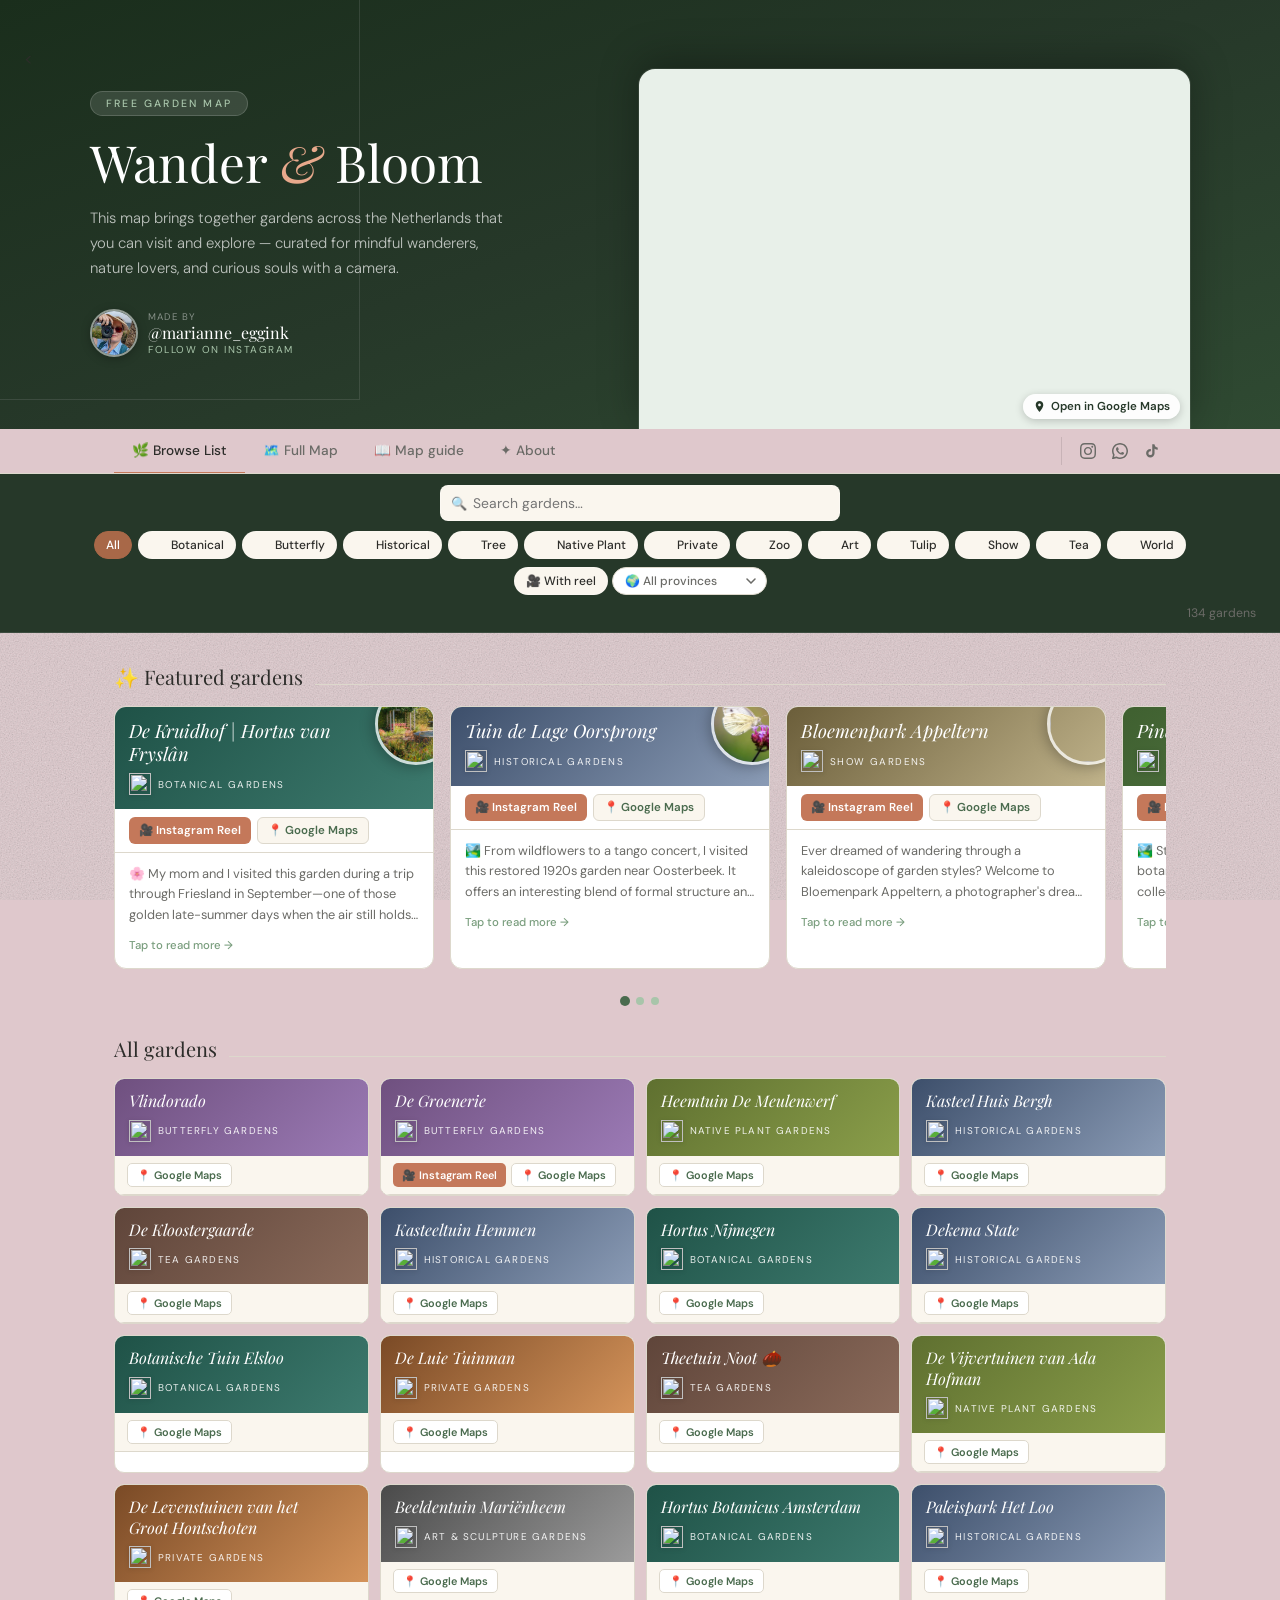
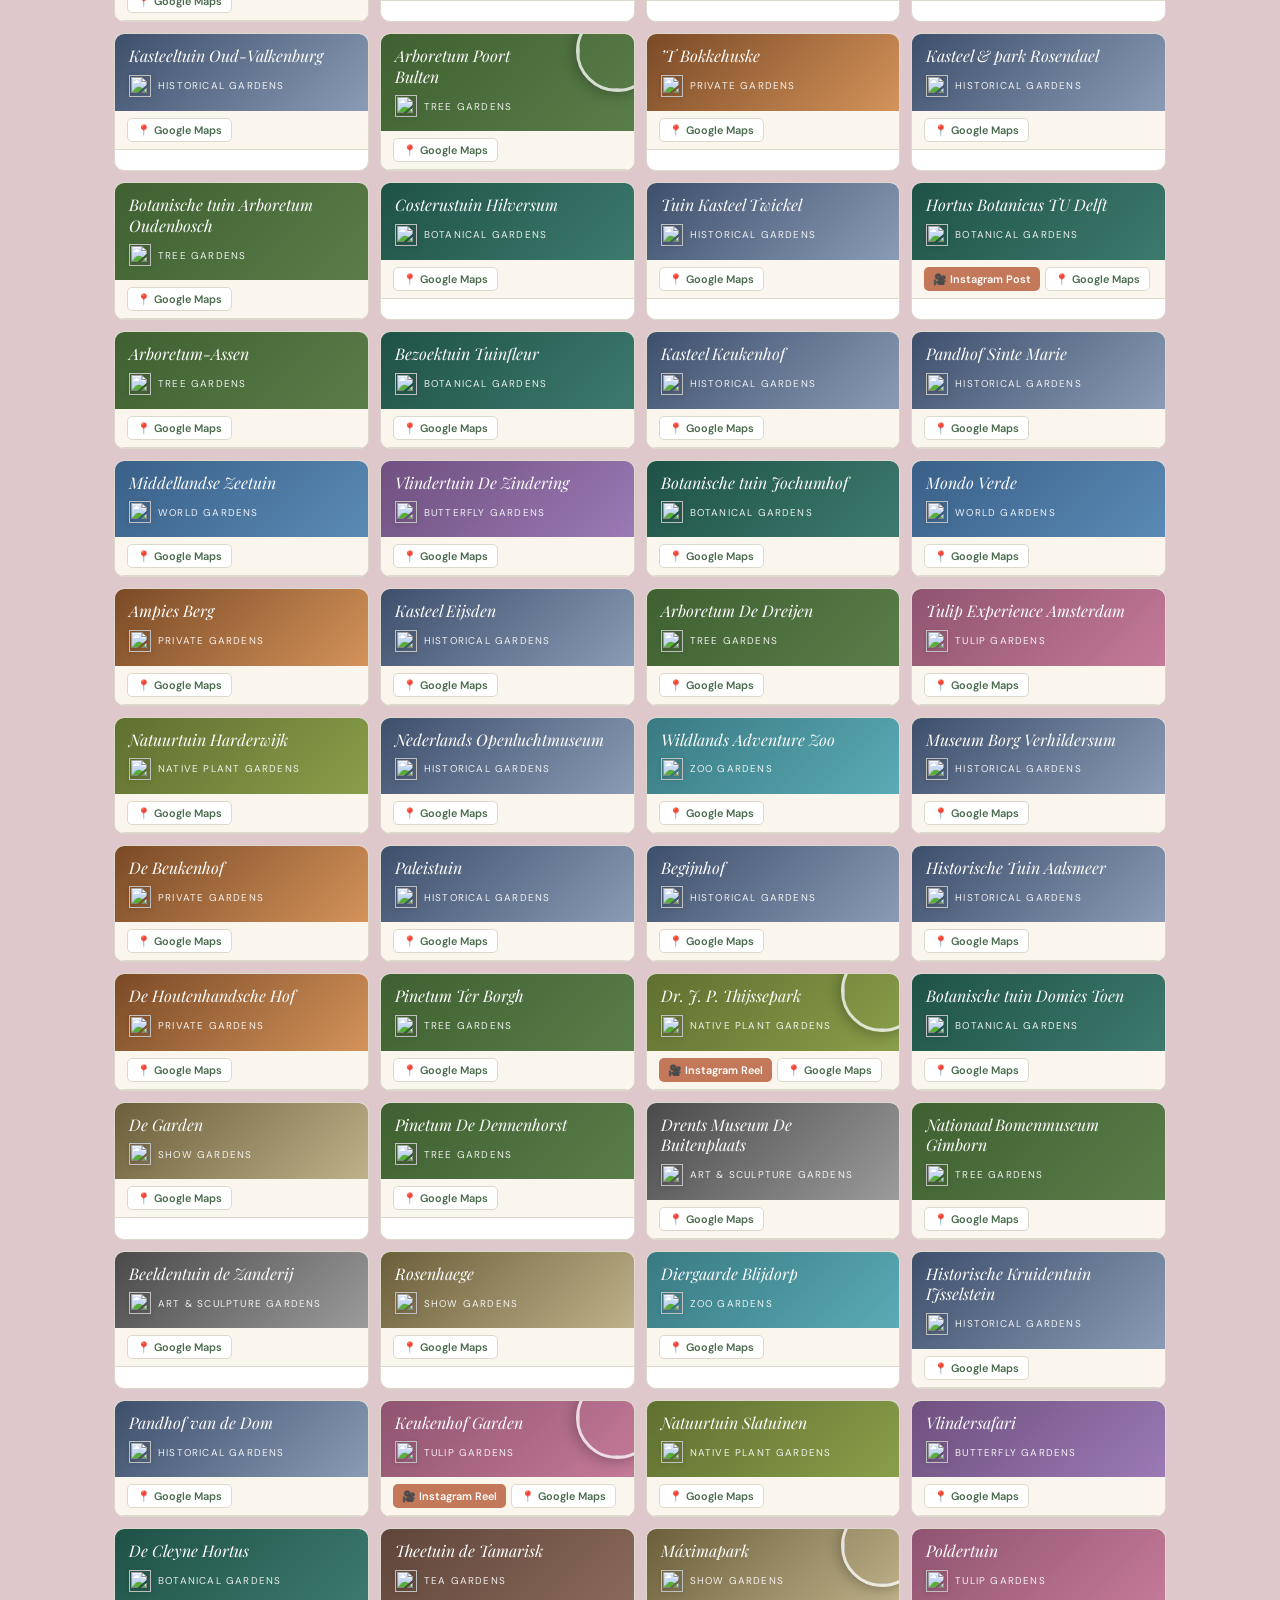
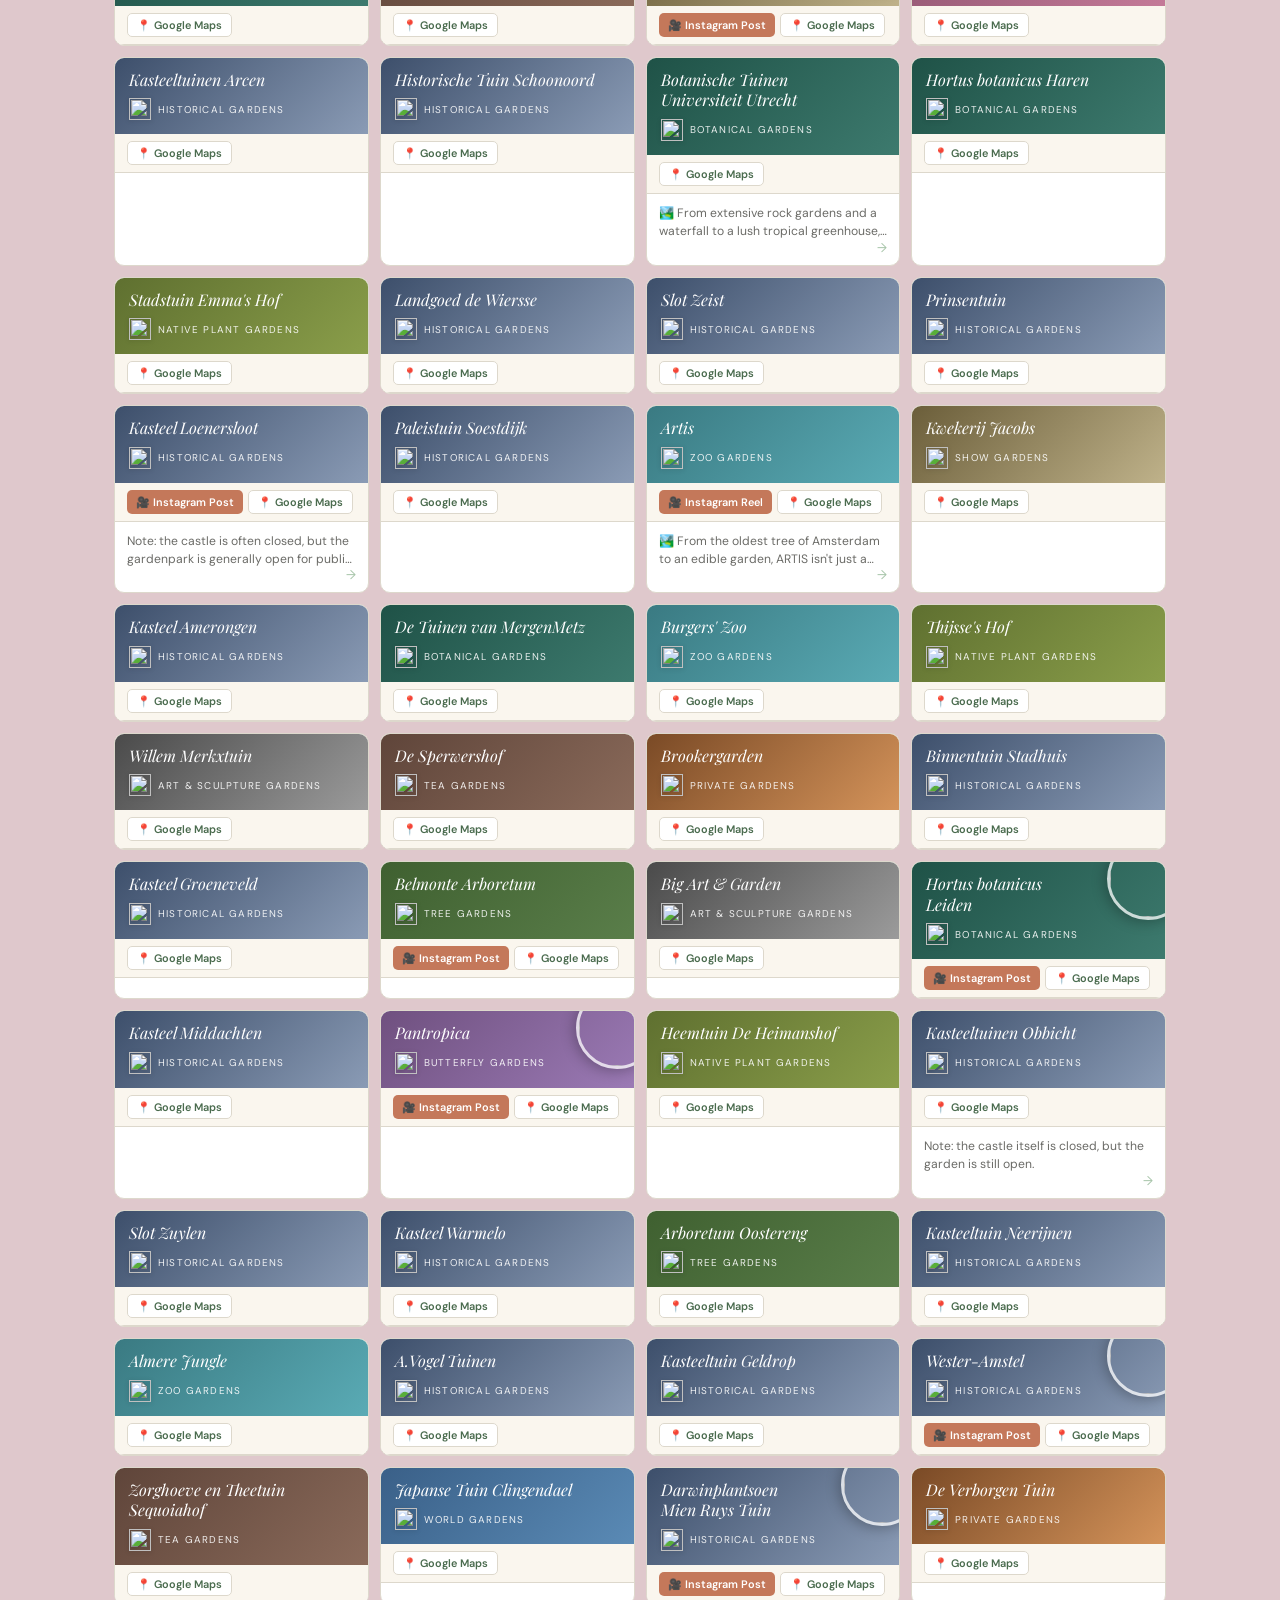
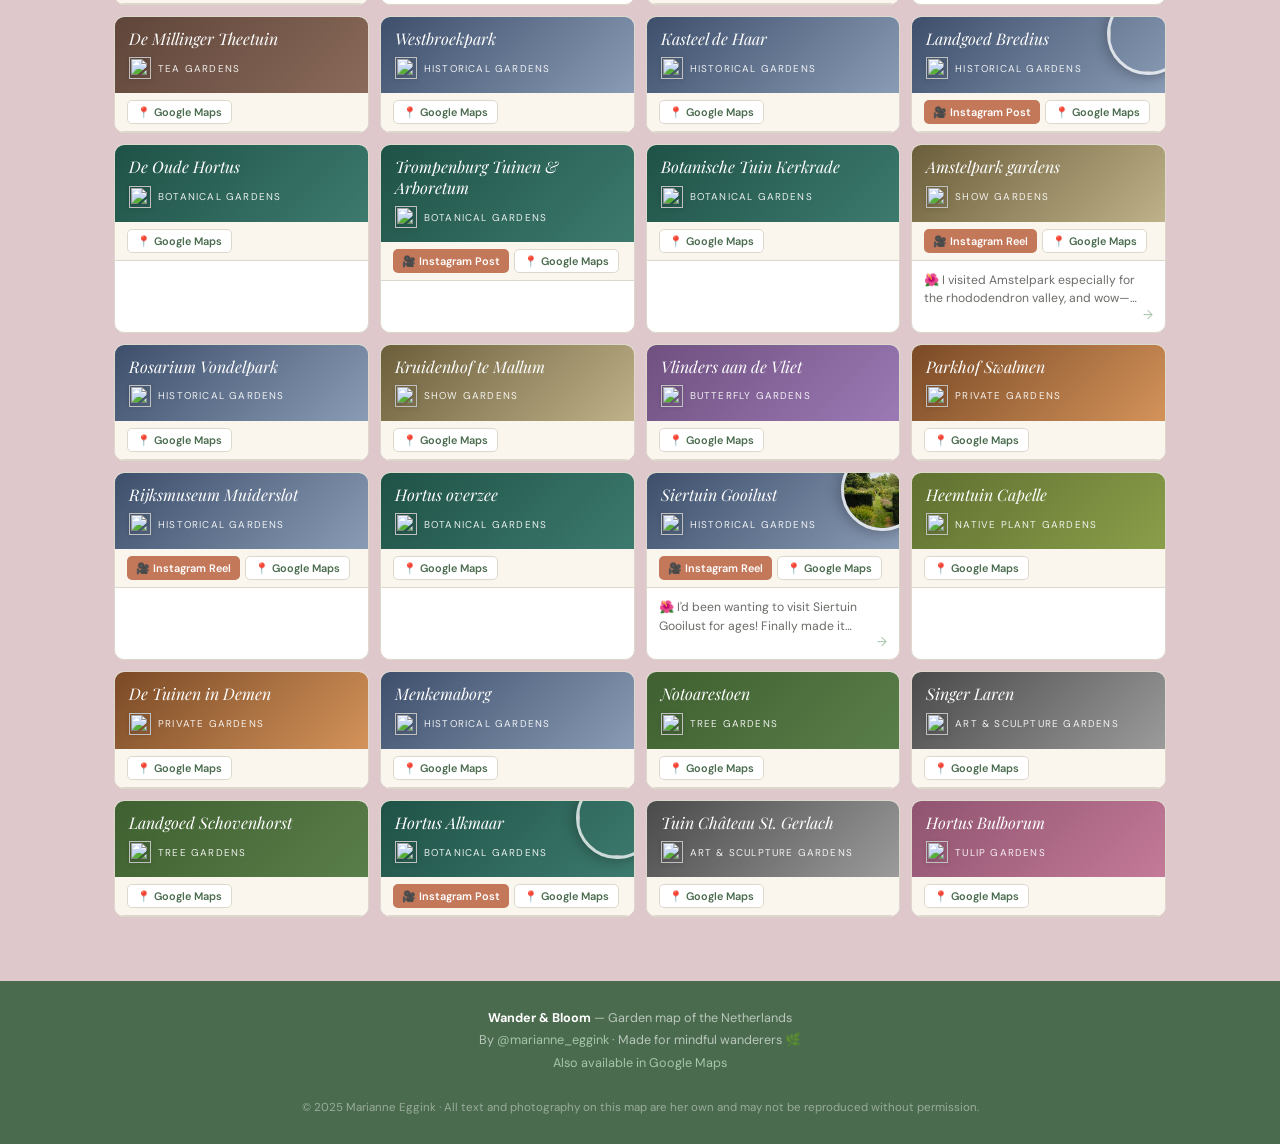
==== index.html.html @ 3f6ccbb9 "Update index.html.html" ====
<!doctype html>
<html lang="en">
  <head>
    <meta charset="UTF-8" />
    <meta name="viewport" content="width=device-width, initial-scale=1.0" />
    <meta name="description" content="A free photography garden map of the Netherlands — over 100 gardens curated for nature lovers, mindful wanderers, and curious photographers. Find gardens by category and province." />
<meta name="keywords" content="gardens Netherlands, garden map Holland, photography gardens, botanical gardens Netherlands, tuinen Nederland, tulips Holland, Dutch gardens, visit gardens Holland, garden photography Netherlands, nature travel Netherlands, flower gardens, hortus botanicus, keukenhof alternative, hidden gardens Netherlands, arboretum Netherlands, garden walk Netherlands, mindful travel, slow travel Netherlands, nature photography Holland, bloemen nederland, dagje uit natuur" />
<meta name="author" content="Marianne Eggink" />
<link rel="canonical" href="https://mariannesphotos.github.io/wanderbloom/index.html" />
<link rel="icon" href="data:image/svg+xml,<svg xmlns='http://www.w3.org/2000/svg' viewBox='0 0 100 100'><text y='.9em' font-size='90'>🌿</text></svg>" />

<meta property="og:title" content="Wander & Bloom — Photography Garden Map Netherlands" />
<meta property="og:description" content="Over 100 gardens across the Netherlands, curated for nature lovers and photographers. Free and updated regularly." />
<meta property="og:url" content="https://mariannesphotos.github.io/wanderbloom/index.html" />
<meta property="og:type" content="website" />
<meta property="og:image" content="https://i.imgur.com/pBAtm6D.jpeg" />

<meta name="twitter:card" content="summary_large_image" />
<meta name="twitter:title" content="Wander & Bloom — Photography Garden Map Netherlands" />
<meta name="twitter:description" content="Over 100 gardens across the Netherlands, curated for nature lovers and photographers." />
<meta name="twitter:image" content="https://i.imgur.com/pBAtm6D.jpeg" />
    <title>Wander & Bloom — Photography Garden Map Netherlands</title>
    <link rel="preconnect" href="https://fonts.googleapis.com" />
<link rel="preconnect" href="https://fonts.gstatic.com" crossorigin />
<link href="https://fonts.googleapis.com/css2?family=Playfair+Display:ital,wght@0,400;0,600;1,400&family=DM+Sans:wght@300;400;500&family=Satisfy&family=Handlee&display=swap" rel="stylesheet" media="print" onload="this.media='all'" />
<noscript><link href="https://fonts.googleapis.com/css2?family=Playfair+Display:ital,wght@0,400;0,600;1,400&family=DM+Sans:wght@300;400;500&family=Satisfy&family=Handlee&display=swap" rel="stylesheet" /></noscript>
    <link
      rel="stylesheet"
      href="https://cdnjs.cloudflare.com/ajax/libs/leaflet/1.9.4/leaflet.min.css"
    />
    <script src="https://cdnjs.cloudflare.com/ajax/libs/leaflet/1.9.4/leaflet.min.js"></script>
    <style>
      :root {
        --sage: #7a9e7e;
        --sage-light: #a8c5aa;
        --sage-mid: #5e8462;
        --sage-dark: #4a6b4e;
        --cream: #faf6ee;
        --warm-white: #dfc8cc;
        --terracotta: #c4785a;
        --terracotta-light: #e8a98c;
        --charcoal: #2d2d2a;
        --mid: #6b6b67;
        --border: #ddd8cc;
      }
      * {
        box-sizing: border-box;
        margin: 0;
        padding: 0;
      }
      html,
      body {
        height: 100%;
      }
      body {
        font-family: "DM Sans", sans-serif;
        background: var(--warm-white);
        color: var(--charcoal);
      }
      body::before {
        content: "";
        position: fixed;
        inset: 0;
        pointer-events: none;
        z-index: -1;
        opacity: 0.5;
        background-image: url("data:image/svg+xml,%3Csvg xmlns='http://www.w3.org/2000/svg' width='300' height='300'%3E%3Cfilter id='noise'%3E%3CfeTurbulence type='fractalNoise' baseFrequency='0.75' numOctaves='4' stitchTiles='stitch'/%3E%3CfeColorMatrix type='saturate' values='0'/%3E%3C/filter%3E%3Crect width='300' height='300' filter='url(%23noise)'/%3E%3C/svg%3E");
        background-repeat: repeat;
        background-size: 300px 300px;
      }

      /* HERO */
      .hero {
        background: linear-gradient(
          160deg,
          #1a2e1c 0%,
          #263829 50%,
          #2f4a32 100%
        );
        padding: 48px 24px 0;
        overflow: hidden;
      }
      .hero-inner {
        max-width: 1100px;
        margin: 0 auto;
        display: grid;
        grid-template-columns: 1fr 1.1fr;
        gap: 48px;
        align-items: end;
      }
      .hero-text {
        padding-bottom: 44px;
      }
      .hero-badge {
        display: inline-block;
        background: rgba(255, 255, 255, 0.12);
        color: var(--sage-light);
        font-size: 10.5px;
        font-weight: 500;
        letter-spacing: 2.2px;
        text-transform: uppercase;
        padding: 5px 15px;
        border-radius: 20px;
        border: 1px solid rgba(255, 255, 255, 0.16);
        margin-bottom: 16px;
      }
      .hero h1 {
        font-family: "Playfair Display", serif;
        font-size: clamp(2rem, 4.5vw, 3.2rem);
        color: #fff;
        line-height: 1.18;
        margin-bottom: 14px;
        font-weight: 400;
      }
      .hero h1 em {
        font-style: italic;
        color: var(--terracotta-light);
      }
      .hero-sub {
        color: rgba(255, 255, 255, 0.7);
        font-size: 0.93rem;
        font-weight: 300;
        line-height: 1.68;
        margin-bottom: 28px;
        max-width: 420px;
      }
      .hero-stats {
        display: flex;
        gap: 24px;
        margin-bottom: 28px;
        flex-wrap: wrap;
        align-items: flex-start;
      }
      .stat-num {
        font-family: "Playfair Display", serif;
        font-size: 1.5rem;
        color: #fff;
        display: block;
        line-height: 1;
      }
      .stat-label {
        font-size: 0.63rem;
        letter-spacing: 1.5px;
        text-transform: uppercase;
        color: var(--sage-light);
        display: block;
        margin-top: 2px;
      }
      .stat-made-by {
        font-size: 0.6rem;
        letter-spacing: 1.2px;
        text-transform: uppercase;
        color: rgba(255, 255, 255, 0.45);
        display: block;
        margin-bottom: 2px;
      }
      .stat-link {
        text-decoration: none;
      }
      .stat-link:hover .stat-num {
        color: var(--terracotta-light);
      }
      .stat-divider {
        width: 1px;
        background: rgba(255, 255, 255, 0.15);
        align-self: stretch;
        margin: 2px 0;
      }
      .hero-actions {
        display: flex;
        gap: 10px;
        flex-wrap: wrap;
      }
      .btn-white {
        display: inline-flex;
        align-items: center;
        gap: 7px;
        background: #fff;
        color: var(--sage-dark);
        font-family: "DM Sans", sans-serif;
        font-size: 0.84rem;
        font-weight: 600;
        padding: 10px 20px;
        border-radius: 24px;
        border: none;
        cursor: pointer;
        transition: opacity 0.18s;
        text-decoration: none;
      }
      .btn-ghost {
        display: inline-flex;
        align-items: center;
        gap: 7px;
        background: rgba(255, 255, 255, 0.11);
        color: #fff;
        font-family: "DM Sans", sans-serif;
        font-size: 0.84rem;
        font-weight: 500;
        padding: 10px 20px;
        border-radius: 24px;
        border: 1px solid rgba(255, 255, 255, 0.2);
        cursor: pointer;
        transition: background 0.18s;
        text-decoration: none;
      }
      .btn-white:hover {
        opacity: 0.88;
      }
      .btn-ghost:hover {
        background: rgba(255, 255, 255, 0.2);
      }
      .hero-map-frame {
        border-radius: 16px 16px 0 0;
        overflow: hidden;
        box-shadow:
          0 -8px 40px rgba(0, 0, 0, 0.3),
          0 0 0 1px rgba(255, 255, 255, 0.1);
        height: 360px;
        position: relative;
      }
      #miniMap {
        width: 100%;
        height: 100%;
        background: #e8f0e9;
      }
      .mini-map-overlay {
        position: absolute;
        inset: 0;
        pointer-events: none;
        background: linear-gradient(
          to bottom,
          transparent 40%,
          rgba(74, 107, 78, 0.5) 100%
        );
        z-index: 400;
      }
      .map-explore-btn {
        position: absolute;
        top: 12px;
        right: 12px;
        z-index: 500;
        background: rgba(255, 255, 255, 0.95);
        color: var(--sage-dark);
        font-family: "DM Sans", sans-serif;
        font-size: 0.74rem;
        font-weight: 600;
        padding: 6px 13px;
        border-radius: 14px;
        border: none;
        cursor: pointer;
        box-shadow: 0 2px 10px rgba(0, 0, 0, 0.15);
      }
      .map-label {
        position: absolute;
        bottom: 14px;
        left: 16px;
        z-index: 500;
        color: #fff;
        font-size: 0.76rem;
        font-weight: 500;
        text-shadow: 0 1px 4px rgba(0, 0, 0, 0.4);
      }
      .gmaps-map-btn {
        position: absolute;
        bottom: 10px;
        right: 10px;
        z-index: 1000;
        background: rgba(255, 255, 255, 0.92);
        border-radius: 20px;
        padding: 5px 10px;
        font-size: 0.72rem;
        font-weight: 600;
        color: #263829;
        text-decoration: none;
        display: flex;
        align-items: center;
        gap: 5px;
        box-shadow: 0 2px 8px rgba(0, 0, 0, 0.2);
      }
      .gmaps-map-btn {
        position: absolute;
        bottom: 10px;
        right: 10px;
        z-index: 1000;
        background: rgba(255, 255, 255, 0.92);
        border-radius: 20px;
        padding: 5px 10px;
        font-size: 0.72rem;
        font-weight: 600;
        color: #263829;
        text-decoration: none;
        display: flex;
        align-items: center;
        gap: 5px;
        box-shadow: 0 2px 8px rgba(0, 0, 0, 0.2);
      }

      /* TABS */
      .tabs-bar {
        background: var(--warm-white);
        border-bottom: 1px solid var(--border);
        position: sticky;
        top: 0;
        z-index: 200;
      }
      .tabs-inner {
        max-width: 1100px;
        margin: 0 auto;
        display: flex;
        padding: 0 24px;
        align-items: center;
        overflow-x: auto;
        scrollbar-width: none;
      }
      .tabs-inner::-webkit-scrollbar {
        display: none;
      }
      .tab-btn {
        padding: 13px 18px;
        border: none;
        background: none;
        font-family: "DM Sans", sans-serif;
        font-size: 0.85rem;
        font-weight: 500;
        color: var(--mid);
        cursor: pointer;
        border-bottom: 2px solid transparent;
        margin-bottom: -1px;
        transition:
          color 0.15s,
          border-color 0.15s;
        display: flex;
        align-items: center;
        gap: 6px;
        white-space: nowrap;
        flex-shrink: 0;
      }
      .tab-btn.active {
        color: var(--charcoal);
        border-bottom-color: var(--terracotta);
      }
      .tab-btn:hover:not(.active) {
        color: var(--charcoal);
      }
      .tabs-gmaps {
        margin-left: auto;
        display: flex;
        align-items: center;
        gap: 6px;
        font-size: 0.78rem;
        color: var(--mid);
        text-decoration: none;
        padding: 6px 10px;
        border-radius: 8px;
        transition: background 0.15s;
        white-space: nowrap;
        flex-shrink: 0;
      }
      .tabs-gmaps:hover {
        background: var(--border);
        color: var(--charcoal);
      }
      .tabs-social {
        display: flex;
        align-items: center;
        gap: 4px;
        margin-left: auto;
        padding-left: 12px;
        border-left: 1px solid rgba(0, 0, 0, 0.1);
      }
      .tabs-social-link {
        display: flex;
        align-items: center;
        padding: 6px;
        color: var(--mid);
        border-radius: 6px;
        transition: color 0.15s;
      }
      .tabs-social-link:hover {
        color: var(--sage-dark);
        }
      @media (max-width: 600px) {
        .tabs-social {
          display: none;
        }
      }
      .hero-social-icons {
      }
      .hero-social-icons {
        display: none;
        gap: 8px;
        align-items: center;
        margin-top: 12px;
      }
      .hero-social-link {
        display: flex;
        align-items: center;
        padding: 7px;
        color: rgba(255, 255, 255, 0.7);
        border-radius: 8px;
        transition: color 0.15s;
      }
      .hero-social-link:hover {
        color: #fff;
      }

      /* PANELS */
      .panel {
        display: none;
      }
      .panel.active {
        display: block;
      }

      /* ABOUT */
      .about-inner {
        max-width: 720px;
        margin: 0 auto;
        padding: 48px 24px 80px;
        background: var(--cream);
        border-radius: 12px;
        margin-top: 32px;
        margin-bottom: 32px;
      }
      .about-inner h2 {
        font-family: "Playfair Display", serif;
        font-size: 2rem;
        font-weight: 400;
        margin-bottom: 8px;
      }
      .about-inner h2 em {
        font-style: italic;
        color: var(--sage-dark);
      }
      .about-tagline {
        font-size: 1rem;
        color: var(--sage-mid);
        font-weight: 500;
        margin-bottom: 32px;
      }
      .about-body {
        font-size: 0.93rem;
        color: var(--mid);
        line-height: 1.8;
      }
      .about-body p {
        margin-bottom: 16px;
      }
      .about-body strong {
        color: var(--charcoal);
        font-weight: 500;
      }
      .about-ig-btn {
        display: inline-flex;
        align-items: center;
        gap: 8px;
        background: var(--sage-dark);
        color: #fff;
        font-family: "DM Sans", sans-serif;
        font-size: 0.88rem;
        font-weight: 600;
        padding: 12px 22px;
        border-radius: 24px;
        text-decoration: none;
        margin-top: 8px;
        transition: opacity 0.18s;
      }
      .about-ig-btn:hover {
        opacity: 0.85;
      }
      .about-cats {
        display: grid;
        grid-template-columns: repeat(auto-fill, minmax(160px, 1fr));
        gap: 12px;
        margin: 24px 0;
      }
      .about-cat-card {
        background: #fff;
        border: 1.5px solid var(--border);
        border-radius: 10px;
        padding: 14px;
        display: flex;
        flex-direction: column;
        align-items: center;
        gap: 8px;
        text-align: center;
      }
      .about-cat-icon {
        width: 40px;
        height: 40px;
        object-fit: contain;
      }
      .about-cat-name {
        font-size: 0.76rem;
        font-weight: 600;
        color: var(--charcoal);
      }
      .about-cat-desc {
        font-size: 0.69rem;
        color: var(--mid);
        line-height: 1.45;
      }

      #aboutPanel {
  position: relative;
  overflow: hidden;
}
#aboutPanel .about-bg-sprig {
  position: absolute;
  bottom: -40px;
  left: 50%;
  transform: translateX(-50%);
  width: 700px;
  opacity: 0.07;
  pointer-events: none;
  z-index: 0;
}
      /* MAP GUIDE */

      #guidePanel {
  position: relative;
  overflow: hidden;
}
#guidePanel .guide-bg-sprig {
  position: absolute;
  top: -40px;
  left: 50%;
  transform: translateX(-50%) rotate(180deg);
  width: 700px;
  opacity: 0.07;
  pointer-events: none;
  z-index: 0;
}
      .guide-inner {
        max-width: 720px;
        margin: 0 auto;
        padding: 48px 24px 80px;
        background: var(--cream);
        border-radius: 12px;
        margin-top: 32px;
        margin-bottom: 32px;
      }
      .guide-inner h2 {
        font-family: "Playfair Display", serif;
        font-size: 2rem;
        font-weight: 400;
        margin-bottom: 8px;
        color: var(--charcoal);
      }
      .guide-inner h2 em {
        font-style: italic;
        color: var(--sage-dark);
      }
      .guide-lead {
        font-size: 0.95rem;
        color: var(--mid);
        line-height: 1.75;
        margin-bottom: 36px;
      }
      .guide-section {
        margin-bottom: 36px;
      }
      .guide-section-title {
        font-family: "Playfair Display", serif;
        font-size: 1.15rem;
        font-weight: 400;
        color: var(--charcoal);
        margin-bottom: 12px;
        display: flex;
        align-items: center;
        gap: 10px;
      }
      .guide-section-title span {
        font-size: 1.3rem;
      }
      .guide-body {
        font-size: 0.9rem;
        color: var(--mid);
        line-height: 1.78;
      }
      .guide-body p {
        margin-bottom: 12px;
      }
      .guide-body strong {
        color: var(--charcoal);
        font-weight: 500;
      }
      .guide-steps {
        list-style: none;
        margin: 12px 0;
        display: flex;
        flex-direction: column;
        gap: 10px;
      }
      .guide-steps li {
        display: flex;
        align-items: flex-start;
        gap: 12px;
        font-size: 0.88rem;
        color: var(--mid);
        line-height: 1.6;
      }
      .guide-step-num {
        background: var(--sage-dark);
        color: #fff;
        width: 22px;
        height: 22px;
        border-radius: 50%;
        display: flex;
        align-items: center;
        justify-content: center;
        font-size: 0.7rem;
        font-weight: 700;
        flex-shrink: 0;
        margin-top: 1px;
      }
      .guide-tip {
        background: var(--cream);
        border-left: 3px solid var(--sage);
        border-radius: 0 8px 8px 0;
        padding: 12px 16px;
        margin: 16px 0;
        font-size: 0.87rem;
        color: var(--mid);
        line-height: 1.65;
      }
      .guide-tip strong {
        color: var(--charcoal);
      }
      .guide-warning {
        background: #fff8f5;
        border-left: 3px solid var(--terracotta);
        border-radius: 0 8px 8px 0;
        padding: 12px 16px;
        margin: 16px 0;
        font-size: 0.87rem;
        color: var(--mid);
        line-height: 1.65;
      }
      .guide-warning strong {
        color: var(--charcoal);
      }
      .guide-divider {
        height: 1px;
        background: var(--border);
        margin: 32px 0;
      }
      .guide-gmaps-btn {
        display: inline-flex;
        align-items: center;
        gap: 8px;
        background: var(--sage-dark);
        color: #fff;
        font-family: "DM Sans", sans-serif;
        font-size: 0.88rem;
        font-weight: 600;
        padding: 12px 22px;
        border-radius: 24px;
        text-decoration: none;
        margin-top: 4px;
        transition: opacity 0.18s;
      }
      .guide-gmaps-btn:hover {
        opacity: 0.85;
      }

      /* LIST CONTROLS */
      .list-controls {
        background: #263829;
        border-bottom: 1px solid rgba(255, 255, 255, 0.1);
        padding: 11px 24px;
        display: flex;
        gap: 10px;
        align-items: center;
        flex-wrap: wrap;
        justify-content: center;
      }
      .search-wrap {
        position: relative;
        min-width: 180px;
        width: 400px;
        flex: none;
        max-width: 100%;
      }
      .search-icon {
        position: absolute;
        left: 11px;
        top: 50%;
        transform: translateY(-50%);
        color: var(--mid);
        font-size: 13px;
      }
      .search-input {
        width: 100%;
        padding: 8px 11px 8px 32px;
        border: 1.5px solid rgba(255, 255, 255, 0.2);
        border-radius: 8px;
        font-family: "DM Sans", sans-serif;
        font-size: 0.87rem;
        background: var(--cream);
        color: var(--charcoal);
        outline: none;
        transition: border-color 0.15s;
      }
      .search-input:focus {
        border-color: rgba(255, 255, 255, 0.5);
      }
      .filters-row {
        display: flex;
        flex-direction: column;
        gap: 8px;
        width: 100%;
        align-items: center;
        min-width: 0;
      }
      .filter-row {
        display: flex;
        gap: 6px;
        flex-wrap: wrap;
        width: 100%;
        justify-content: center;
        max-width: 100%;
      }
      .filter-btn-wrap {
        position: relative;
        display: inline-block;
      }
      .filter-btn {
        display: flex;
        align-items: center;
        gap: 5px;
        padding: 5px 11px;
        border-radius: 18px;
        border: 1px solid rgba(255, 255, 255, 0.15);
        background: var(--cream);
        font-family: "DM Sans", sans-serif;
        font-size: 0.75rem;
        font-weight: 500;
        cursor: pointer;
        color: var(--charcoal);
        transition: all 0.14s;
        white-space: nowrap;
      }
      .filter-btn img {
        width: 16px;
        height: 16px;
        object-fit: contain;
      }
      .filter-btn:hover {
        border-color: var(--mid);
        color: var(--charcoal);
        background: var(--warm-white);
      }
      .filter-btn.active {
        background: #a86848;
        border-color: #a86848;
        color: #fff;
      }
      .filter-btn.reel-filter.active {
        background: var(--terracotta);
        border-color: var(--terracotta);
      }
      .cat-tooltip {
        display: none;
        position: absolute;
        bottom: calc(100% + 8px);
        left: 50%;
        transform: translateX(-50%);
        background: var(--charcoal);
        color: #fff;
        font-size: 0.71rem;
        line-height: 1.45;
        padding: 8px 12px;
        border-radius: 8px;
        width: 220px;
        text-align: center;
        pointer-events: none;
        z-index: 300;
        box-shadow: 0 4px 16px rgba(0, 0, 0, 0.2);
      }
      .cat-tooltip::after {
        content: "";
        position: absolute;
        top: 100%;
        left: 50%;
        transform: translateX(-50%);
        border: 5px solid transparent;
        border-top-color: var(--charcoal);
      }
      .filter-btn-wrap:hover .cat-tooltip {
        display: block;
      }

      /* PROVINCE DROPDOWN */
      .province-select-wrap {
        position: relative;
        flex-shrink: 0;
      }
      .province-select {
        appearance: none;
        -webkit-appearance: none;
        background: #fff;
        border: 1.5px solid var(--border);
        border-radius: 18px;
        padding: 5px 28px 5px 12px;
        font-family: "DM Sans", sans-serif;
        font-size: 0.75rem;
        font-weight: 500;
        color: var(--mid);
        cursor: pointer;
        outline: none;
        transition: border-color 0.14s;
        background-image: url("data:image/svg+xml,%3Csvg xmlns='http://www.w3.org/2000/svg' width='10' height='6' viewBox='0 0 10 6'%3E%3Cpath d='M1 1l4 4 4-4' stroke='%236b6b67' stroke-width='1.5' fill='none' stroke-linecap='round'/%3E%3C/svg%3E");
        background-repeat: no-repeat;
        background-position: right 10px center;
      }
      .province-select:hover {
        border-color: var(--sage);
        color: var(--sage-dark);
      }
      .province-select.active {
        background-color: var(--sage-dark);
        border-color: var(--sage-dark);
        color: #fff;
        background-image: url("data:image/svg+xml,%3Csvg xmlns='http://www.w3.org/2000/svg' width='10' height='6' viewBox='0 0 10 6'%3E%3Cpath d='M1 1l4 4 4-4' stroke='%23ffffff' stroke-width='1.5' fill='none' stroke-linecap='round'/%3E%3C/svg%3E");
      }

      .results-count {
        font-size: 0.77rem;
        color: var(--mid);
        margin-left: auto;
        white-space: nowrap;
      }

      /* LIST INNER */
      .list-inner {
        max-width: 1100px;
        margin: 0 auto;
        padding: 30px 24px 64px;
      }
      .section-header {
        display: flex;
        align-items: baseline;
        gap: 12px;
        margin-bottom: 16px;
      }
      .section-title {
        font-family: "Playfair Display", serif;
        font-size: 1.25rem;
        font-weight: 400;
        color: var(--charcoal);
        white-space: nowrap;
      }
      .section-line {
        flex: 1;
        height: 1px;
        background: var(--border);
      }

      /* FEATURED LOOP CUE */
      .featured-loop-cue {
        flex: 0 0 auto;
        display: flex;
        align-items: center;
        justify-content: center;
        padding: 0 18px;
        opacity: 0.45;
        font-size: 0.75rem;
        color: var(--sage-dark);
        font-family: "DM Sans", sans-serif;
        white-space: nowrap;
        pointer-events: none;
      }
      .featured-loop-cue span {
        background: var(--cream);
        border: 1px solid var(--border);
        border-radius: 20px;
        padding: 5px 12px;
      }

      /* FEATURED SCROLL */
      .featured-scroll {
        display: flex;
        gap: 16px;
        overflow-x: auto;
        padding-bottom: 16px;
        padding-right: 16px;
        scroll-snap-type: x mandatory;
        -webkit-overflow-scrolling: touch;
        cursor: grab;
      }
      .featured-scroll:active {
        cursor: grabbing;
      }
      .featured-scroll::-webkit-scrollbar {
        display: none;
      }
      .featured-scroll {
        scrollbar-width: none;
      }

      /* FEATURED CARD */
      .featured-card {
        flex: 0 0 min(320px, 78vw);
        scroll-snap-align: start;
        scroll-snap-stop: always;
        background: #fff;
        border-radius: 12px;
        border: 1px solid var(--border);
        overflow: hidden;
        cursor: pointer;
        transition:
          transform 0.2s,
          box-shadow 0.2s;
        display: flex;
        flex-direction: column;
      }
      .featured-card:hover {
        transform: translateY(-3px);
        box-shadow: 0 8px 26px rgba(74, 107, 78, 0.14);
      }
      .fc-header {
        padding: 12px 14px 11px;
        position: relative;
        overflow: hidden;
        min-height: 78px;
        display: flex;
        flex-direction: column;
        justify-content: space-between;
        gap: 8px;
      }
      .fc-header-top {
        display: flex;
        align-items: center;
        gap: 7px;
        margin-bottom: 3px;
      }
      .fc-icon {
        width: 22px;
        height: 22px;
        object-fit: contain;
        flex-shrink: 0;
        filter: drop-shadow(0 1px 2px rgba(0, 0, 0, 0.2));
      }
      .fc-cat {
        font-size: 0.62rem;
        letter-spacing: 1.4px;
        text-transform: uppercase;
        color: rgba(255, 255, 255, 0.9);
      }
      .fc-name {
        font-family: "Playfair Display", serif;
        font-size: 1.1rem;
        font-style: italic;
        color: #fff;
        font-weight: 400;
        line-height: 1.25;
        padding-right: 28px;
      }
      .fc-links {
        display: flex;
        gap: 6px;
        padding: 8px 14px;
        border-bottom: 1px solid var(--border);
      }
      .fc-link {
        display: inline-flex;
        align-items: center;
        gap: 4px;
        font-size: 0.72rem;
        font-weight: 600;
        text-decoration: none;
        padding: 5px 10px;
        border-radius: 6px;
        transition: opacity 0.15s;
        white-space: nowrap;
      }
      .fc-link:hover {
        opacity: 0.8;
      }
      .fc-link.reel {
        background: var(--terracotta);
        color: #fff;
      }
      .fc-link.visit {
        background: var(--cream);
        color: var(--sage-dark);
        border: 1px solid var(--border);
      }
      .fc-body {
        padding: 11px 14px 14px;
        flex: 1;
      }
      .fc-desc {
        font-size: 0.8rem;
        color: var(--mid);
        line-height: 1.6;
        display: -webkit-box;
        -webkit-line-clamp: 3;
        -webkit-box-orient: vertical;
        overflow: hidden;
        margin-bottom: 8px;
      }
      .fc-hint {
        font-size: 0.71rem;
        color: var(--sage);
        font-weight: 500;
      }

      /* PHOTO GALLERY */
      .photo-gallery {
        position: relative;
        overflow: hidden;
        background: #111;
        touch-action: pan-y;
        user-select: none;
      }
      .photo-blur-bg {
        position: absolute;
        inset: -20px;
        background-size: cover;
        background-position: center;
        filter: blur(18px) brightness(0.55) saturate(1.2);
        transform: scale(1.1);
        z-index: 0;
      }
      .photo-slides {
        position: relative;
        z-index: 1;
        display: flex;
        transition: transform 0.38s cubic-bezier(0.4, 0, 0.2, 1);
      }
      .photo-slide {
        flex: 0 0 100%;
        display: flex;
        align-items: center;
        justify-content: center;
      }
      .photo-slide img {
        display: block;
        max-width: 100%;
        max-height: 100%;
        object-fit: contain;
      }
      .photo-dots {
        position: absolute;
        bottom: 8px;
        left: 50%;
        transform: translateX(-50%);
        display: flex;
        gap: 5px;
        z-index: 2;
      }
      .photo-dot-g {
        width: 5px;
        height: 5px;
        border-radius: 50%;
        background: rgba(255, 255, 255, 0.45);
        transition:
          background 0.2s,
          transform 0.2s;
        cursor: pointer;
      }
      .photo-dot-g.active {
        background: #fff;
        transform: scale(1.3);
      }
      .photo-count {
        position: absolute;
        top: 8px;
        right: 10px;
        background: rgba(0, 0, 0, 0.4);
        color: #fff;
        font-size: 0.65rem;
        font-weight: 500;
        padding: 3px 8px;
        border-radius: 10px;
        z-index: 2;
        backdrop-filter: blur(4px);
      }

      /* GRID CARDS */
      .gardens-grid {
        display: grid;
        grid-template-columns: repeat(auto-fill, minmax(245px, 1fr));
        gap: 11px;
      }
      .garden-card {
        background: #fff;
        border: 1.5px solid var(--border);
        border-radius: 10px;
        overflow: hidden;
        cursor: pointer;
        transition:
          border-color 0.14s,
          box-shadow 0.14s;
      }
      .garden-card:hover {
        border-color: var(--sage-light);
        box-shadow: 0 3px 14px rgba(74, 107, 78, 0.1);
      }
      .gc-header {
        background: linear-gradient(135deg, var(--sage-dark), var(--sage-mid));
        padding: 12px 14px 11px;
        position: relative;
        overflow: hidden;
        min-height: 68px;
        display: flex;
        flex-direction: column;
        justify-content: space-between;
        gap: 8px;
      }
      .gc-header-top {
        display: flex;
        align-items: center;
        gap: 7px;
        margin-bottom: 3px;
      }
      .gc-icon {
        width: 22px;
        height: 22px;
        object-fit: contain;
        flex-shrink: 0;
        filter: drop-shadow(0 1px 2px rgba(0, 0, 0, 0.2));
      }
      .gc-cat-label {
        font-size: 0.62rem;
        letter-spacing: 1.2px;
        text-transform: uppercase;
        color: rgba(255, 255, 255, 0.9);
      }
      .gc-name {
        font-family: "Playfair Display", serif;
        font-size: 1rem;
        font-style: italic;
        font-weight: 400;
        color: #fff;
        line-height: 1.28;
        padding-right: 28px;
      }
      .gc-photo-circle {
        position: absolute;
        width: 82px;
        height: 82px;
        top: -24px;
        right: -24px;
        border-radius: 50%;
        border: 3px solid rgba(255, 255, 255, 0.75);
        overflow: hidden;
        box-shadow: -2px 2px 14px rgba(0, 0, 0, 0.28);
      }
      .gc-photo-circle img {
        width: 100%;
        height: 100%;
        object-fit: cover;
        object-position: center;
        display: block;
      }
      .gc-links {
        display: flex;
        gap: 5px;
        padding: 7px 12px;
        background: var(--cream);
        border-bottom: 1px solid var(--border);
      }
      .gc-link {
        display: inline-flex;
        align-items: center;
        gap: 4px;
        font-size: 0.68rem;
        font-weight: 600;
        text-decoration: none;
        padding: 4px 9px;
        border-radius: 5px;
        transition: opacity 0.15s;
        white-space: nowrap;
      }
      .gc-link:hover {
        opacity: 0.8;
      }
      .gc-link {
        position: relative;
        z-index: 2;
        pointer-events: all;
      }
      .gc-link.reel {
        background: var(--terracotta);
        color: #fff;
      }
      .gc-link.visit {
        background: #fff;
        color: var(--sage-dark);
        border: 1px solid var(--border);
      }
      .gc-body {
        padding: 10px 12px 24px;
        position: relative;
      }
      .gc-body::after {
        content: "→";
        position: absolute;
        right: 12px;
        bottom: 9px;
        font-size: 0.8rem;
        color: var(--sage-light);
        transition: transform 0.15s;
      }
      .garden-card:hover .gc-body::after {
        transform: translateX(3px);
      }
      .gc-preview {
        font-size: 0.76rem;
        color: var(--mid);
        line-height: 1.52;
        display: -webkit-box;
        -webkit-line-clamp: 2;
        -webkit-box-orient: vertical;
        overflow: hidden;
      }

      /* BOTTOM SHEET */
      .modal-backdrop {
        display: none;
        position: fixed;
        inset: 0;
        background: rgba(45, 45, 42, 0.55);
        z-index: 1000;
        backdrop-filter: blur(2px);
      }
      .modal-backdrop.open {
        display: block;
        animation: fadeIn 0.2s ease;
      }
      @keyframes fadeIn {
        from {
          opacity: 0;
        }
        to {
          opacity: 1;
        }
      }
      @keyframes slideUp {
        from {
          transform: translateY(100%);
        }
        to {
          transform: translateY(0);
        }
      }
      @keyframes slideDown {
        from {
          transform: translateY(0);
        }
        to {
          transform: translateY(100%);
        }
      }
      .bottom-sheet {
        position: fixed;
        bottom: 0;
        left: 0;
        right: 0;
        z-index: 1001;
        background: #fff;
        border-radius: 20px 20px 0 0;
        max-height: 90vh;
        overflow-y: auto;
        box-shadow: 0 -8px 40px rgba(0, 0, 0, 0.2);
        max-width: 680px;
        margin: 0 auto;
      }
      .sheet-handle {
        display: flex;
        justify-content: center;
        padding: 12px 0 0;
      }
      .sheet-handle-bar {
        width: 40px;
        height: 4px;
        background: #ddd;
        border-radius: 2px;
      }
      .sheet-gallery {
        height: 300px;
      }
      .sheet-no-photo-header {
        background: linear-gradient(135deg, var(--sage-dark), var(--sage-mid));
        padding: 20px 22px 18px;
        position: relative;
        display: flex;
        align-items: flex-start;
        gap: 14px;
      }
      .sheet-header-icon {
        width: 48px;
        height: 48px;
        object-fit: contain;
        flex-shrink: 0;
        filter: drop-shadow(0 2px 6px rgba(0, 0, 0, 0.25));
      }
      .sheet-header-text {
        flex: 1;
      }
      .sheet-close {
        position: absolute;
        top: 14px;
        right: 16px;
        background: rgba(255, 255, 255, 0.2);
        border: none;
        color: #fff;
        width: 30px;
        height: 30px;
        border-radius: 50%;
        cursor: pointer;
        font-size: 1rem;
        display: flex;
        align-items: center;
        justify-content: center;
      }
      .sheet-close:hover {
        background: rgba(255, 255, 255, 0.32);
      }
      .sheet-reel-badge {
        display: inline-block;
        background: var(--terracotta);
        color: #fff;
        font-size: 0.6rem;
        font-weight: 700;
        letter-spacing: 1px;
        text-transform: uppercase;
        padding: 3px 9px;
        border-radius: 8px;
        margin-bottom: 6px;
      }
      .sheet-name {
        font-family: "Playfair Display", serif;
        font-size: 1.25rem;
        font-style: italic;
        color: #fff;
        font-weight: 400;
        line-height: 1.25;
        margin-bottom: 4px;
      }
      .sheet-cat {
        font-size: 0.67rem;
        letter-spacing: 1.5px;
        text-transform: uppercase;
        color: rgba(255, 255, 255, 0.9);
      }
      .sheet-subheader {
        background: linear-gradient(135deg, var(--sage-dark), var(--sage-mid));
        padding: 12px 22px;
        display: flex;
        align-items: center;
        gap: 12px;
        position: relative;
      }
      .sheet-subheader-icon {
        width: 36px;
        height: 36px;
        object-fit: contain;
        flex-shrink: 0;
        filter: drop-shadow(0 1px 4px rgba(0, 0, 0, 0.25));
      }
      .sheet-subheader .sheet-name {
        font-size: 1.05rem;
      }
      .sheet-subheader .sheet-close {
        top: 10px;
      }
      .cat-Botanical-Gardens {
        background: linear-gradient(315deg, #3d7a6e, #1f5247);
      }
      .cat-Historical-Gardens {
        background: linear-gradient(315deg, #8a9bb5, #3d4f6b);
      }
      .cat-Tree-Gardens {
        background: linear-gradient(315deg, #5a7e4a, #3f6030);
      }
      .cat-Butterfly-Gardens {
        background: linear-gradient(315deg, #9b7ab5, #6f507f);
      }
      .cat-Native-Plant-Gardens {
        background: linear-gradient(315deg, #8a9e4a, #5f7030);
      }
      .cat-Private-Gardens {
        background: linear-gradient(315deg, #d4935a, #7a4a26);
      }
      .cat-Zoo-Gardens {
        background: linear-gradient(315deg, #5aabb5, #3a7a82);
      }
      .cat-Art-Sculpture-Gardens {
        background: linear-gradient(315deg, #9b9b9b, #4a4a4a);
      }
      .cat-Tulip-Gardens {
        background: linear-gradient(315deg, #c47a98, #8f5470);
      }
      .cat-Tea-Gardens {
        background: linear-gradient(315deg, #8a6a5a, #5f453a);
      }
      .cat-Show-Gardens {
        background: linear-gradient(315deg, #bfb28a, #6b5e3a);
      }
      .cat-World-Gardens {
        background: linear-gradient(315deg, #5a8ab5, #3a6088);
      }
      .sheet-action-bar {
        display: flex;
        gap: 8px;
        padding: 12px 22px;
        border-bottom: 1px solid var(--border);
        flex-wrap: wrap;
      }
      .sheet-link {
        display: inline-flex;
        align-items: center;
        gap: 6px;
        font-size: 0.82rem;
        font-weight: 600;
        text-decoration: none;
        padding: 9px 16px;
        border-radius: 10px;
        transition: opacity 0.15s;
      }
      .sheet-link:hover {
        opacity: 0.8;
      }
      .sheet-link.reel {
        background: var(--terracotta);
        color: #fff;
      }
      .sheet-link.visit {
        background: var(--cream);
        color: var(--sage-dark);
        border: 1.5px solid var(--border);
      }
      .sheet-no-link {
        font-size: 0.78rem;
        color: #b0aca4;
        font-style: italic;
        align-self: center;
      }
      .sheet-body {
        padding: 18px 22px 36px;
        position: relative;
        background-image: none;
      }
      .sheet-body::after {
        content: "";
        position: absolute;
        inset: 0;
        background-image: url("https://i.imgur.com/8jih041.png");
        background-repeat: no-repeat;
        background-position: bottom right;
        background-size: 550px;
        opacity: 0.25;
        transform: scaleY(-1);
        pointer-events: none;
        z-index: 0;
      }
      .sheet-desc {
        font-size: 0.88rem;
        color: var(--charcoal);
        line-height: 1.72;
        white-space: pre-line;
      }

      /* MAP */
      #mapPanel.active {
        display: flex;
        flex-direction: column;
      }
      .map-controls-bar {
        background: #263829;
        border-bottom: 1px solid rgba(255, 255, 255, 0.1);
        padding: 9px 16px;
        display: flex;
        gap: 6px;
        align-items: center;
        flex-wrap: wrap;
        justify-content: center;
      }
      .map-controls-bar::-webkit-scrollbar {
        display: none;
      }
      .map-filter-wrap {
        position: relative;
        display: inline-block;
      }
      .map-filter-btn {
        display: flex;
        align-items: center;
        gap: 5px;
        padding: 5px 11px;
        border-radius: 18px;
        border: 1px solid rgba(255, 255, 255, 0.15);
        background: var(--cream);
        font-family: "DM Sans", sans-serif;
        font-size: 0.73rem;
        font-weight: 500;
        cursor: pointer;
        color: var(--charcoal);
        transition: all 0.14s;
        white-space: nowrap;
        flex-shrink: 0;
      }
      .map-filter-btn img {
        width: 16px;
        height: 16px;
        object-fit: contain;
      }
      .map-filter-btn:hover {
        border-color: var(--sage);
        color: var(--sage-dark);
      }
      .map-filter-btn.active {
        background: var(--sage-dark);
        border-color: var(--sage-dark);
        color: #fff;
      }
      .map-filter-btn.active img {
        filter: brightness(10);
      }
      .map-cat-tooltip {
        display: none;
        position: fixed;
        background: var(--charcoal);
        color: #fff;
        font-size: 0.71rem;
        line-height: 1.45;
        padding: 8px 12px;
        border-radius: 8px;
        width: 200px;
        text-align: center;
        pointer-events: none;
        z-index: 9999;
        box-shadow: 0 4px 16px rgba(0, 0, 0, 0.2);
      }
      .map-cat-tooltip::after {
        content: "";
        position: absolute;
        bottom: 100%;
        left: 50%;
        transform: translateX(-50%);
        border: 5px solid transparent;
        border-bottom-color: var(--charcoal);
      }
      .map-filter-wrap:hover .map-cat-tooltip {
        display: none;
      }
      #fullMap {
        flex: 1;
        height: calc(100vh - 96px);
        min-height: 480px;
      }
      .leaflet-popup-content-wrapper {
        border-radius: 10px !important;
        font-family: "DM Sans", sans-serif !important;
        padding: 0 !important;
        overflow: hidden;
        box-shadow: 0 6px 24px rgba(0, 0, 0, 0.14) !important;
      }
      .leaflet-popup-content {
        margin: 0 !important;
        width: 230px !important;
      }
      .popup-head {
        background: var(--sage-dark);
        padding: 12px 14px 10px;
        display: flex;
        align-items: center;
        gap: 10px;
      }
      .popup-head-icon {
        width: 28px;
        height: 28px;
        object-fit: contain;
        flex-shrink: 0;
      }
      .popup-pname {
        font-family: "Playfair Display", serif;
        font-size: 0.93rem;
        color: #fff;
        font-weight: 400;
        line-height: 1.25;
        margin-bottom: 2px;
      }
      .popup-pcat {
        font-size: 0.62rem;
        letter-spacing: 1.2px;
        text-transform: uppercase;
        color: var(--sage-light);
      }
      .popup-pbody {
        padding: 10px 14px 12px;
      }
      .popup-pdesc {
        font-size: 0.76rem;
        color: var(--mid);
        line-height: 1.5;
        margin-bottom: 9px;
      }
      .popup-plinks {
        display: flex;
        gap: 6px;
        flex-wrap: wrap;
      }
      .popup-plink {
        display: inline-flex;
        align-items: center;
        gap: 3px;
        font-size: 0.7rem;
        font-weight: 600;
        text-decoration: none;
        padding: 5px 10px;
        border-radius: 5px;
      }
      .popup-plink.reel {
        background: var(--terracotta);
        color: #fff;
      }
      .popup-plink.visit {
        background: var(--cream);
        color: var(--sage-dark);
        border: 1px solid var(--border);
      }

      .empty-state {
        text-align: center;
        padding: 60px 24px;
        color: var(--mid);
      }
      .empty-state p {
        margin-top: 8px;
        font-size: 0.87rem;
      }
      footer {
        background: var(--sage-dark);
        color: rgba(255, 255, 255, 0.62);
        text-align: center;
        padding: 26px 24px;
        font-size: 0.79rem;
        line-height: 1.75;
      }
      footer a {
        color: var(--sage-light);
        text-decoration: none;
      }
      footer strong {
        color: #fff;
      }

      @media (max-width: 780px) {
        .hero-inner {
          grid-template-columns: 1fr;
          gap: 20px;
        }
        .hero {
          padding: 36px 16px 0;
        }
        .hero-text {
          padding-bottom: 0;
        }
        .hero-map-frame {
          height: 260px;
          border-radius: 12px 12px 0 0;
        }
        .list-controls {
          padding: 10px 16px;
        }
        .list-inner {
          padding: 22px 16px 56px;
        }
        .map-controls-bar {
          padding: 8px 16px;
        }
        #fullMap {
          height: calc(100vh - 126px);
        }
        .tabs-gmaps span {
          display: none;
        }
        .featured-card {
          flex: 0 0 280px;
        }
        .about-inner,
        .guide-inner {
          padding: 32px 16px 60px;
        }
        .filters-row {
          align-items: flex-start;
        }
        .hero-social-icons {
          display: flex;
        }
        .tabs-social {
          display: none;
        }
        .filter-row {
          flex-wrap: nowrap;
          overflow-x: auto;
          justify-content: flex-start;
          padding-right: 40px;
          scrollbar-width: none;
          overflow-y: visible;
          -webkit-mask-image: linear-gradient(
            to right,
            black 85%,
            transparent 100%
          );
          mask-image: linear-gradient(to right, black 85%, transparent 100%);
        }
        .search-wrap {
          width: 100%;
        }
        .cat-tooltip {
          bottom: auto;
          top: calc(100% + 8px);
        }
        .cat-tooltip::after {
          top: auto;
          bottom: 100%;
          border-top-color: transparent;
          border-bottom-color: var(--charcoal);
        }
      }
      @media (max-width: 480px) {
        .tab-btn {
          padding: 11px 8px;
          font-size: 0.78rem;
        }
        .tabs-bar {
          overflow-x: visible;
          flex-wrap: wrap;
        }
        .hero-stats {
          gap: 14px;
        }
        .featured-card {
          flex: 0 0 82vw;
        }
        .sheet-gallery {
          height: 240px;
        }
      }

      @media (min-width: 781px) {
        .fc-name {
          font-size: 1.15rem;
        }
      }

      .hero-portrait-link {
        display: flex;
        align-items: center;
        gap: 10px;
      }
      .hero-whatsapp-link {
        display: flex;
        align-items: center;
        gap: 10px;
        color: rgba(255, 255, 255, 0.85);
        text-decoration: none;
        font-size: 0.8rem;
        opacity: 0.9;
        transition: opacity 0.15s;
        margin-top: 10px;
      }
      .hero-whatsapp-link:hover {
        opacity: 1;
      }
      .hero-whatsapp-link:hover .stat-num {
        color: var(--terracotta-light);
      }
      .gmaps-inline-link {
        display: flex;
        align-items: center;
        gap: 10px;
        color: #fff;
        text-decoration: none;
        opacity: 0.85;
      }
      .gmaps-inline-link:hover {
        opacity: 1;
      }
      .hero-portrait {
        width: 48px;
        height: 48px;
        border-radius: 50%;
        object-fit: cover;
        border: 2.5px solid rgba(255, 255, 255, 0.5);
        box-shadow: 0 2px 10px rgba(0, 0, 0, 0.25);
        flex-shrink: 0;
      }

      .gmaps-banner {
        background: var(--sage-dark);
        border-bottom: 1px solid rgba(255, 255, 255, 0.1);
      }
      .gmaps-banner-btn {
        display: flex;
        align-items: center;
        justify-content: center;
        gap: 7px;
        width: 100%;
        padding: 9px 24px;
        color: rgba(255, 255, 255, 0.85);
        font-family: "DM Sans", sans-serif;
        font-size: 0.8rem;
        font-weight: 500;
        text-decoration: none;
        transition: background 0.15s;
      }
      .gmaps-banner-btn:hover {
        background: rgba(255, 255, 255, 0.08);
        color: #fff;
      }
      .gmaps-banner-arrow {
        margin-left: 2px;
        transition: transform 0.15s;
      }
      .gmaps-banner-btn:hover .gmaps-banner-arrow {
        transform: translateX(3px);
      }

      .about-portrait-block {
        display: flex;
        gap: 32px;
        align-items: flex-start;
        margin-bottom: 36px;
      }
      .about-portrait-img {
        width: 180px;
        flex-shrink: 0;
        border-radius: 14px;
        overflow: hidden;
        box-shadow: 0 4px 20px rgba(74, 107, 78, 0.18);
        border: 3px solid rgba(122, 158, 126, 0.2);
      }
      .about-portrait-img img {
        width: 100%;
        display: block;
        aspect-ratio: 3/4;
        object-fit: cover;
        object-position: center top;
      }
      .about-portrait-intro {
      }
      .about-portrait-name {
        font-family: "DM Sans", serif;
        font-size: 1.4rem;
        font-weight: 600;
        color: #000;
        margin-bottom: 4px;
        letter-spacing: 0.2px;
      }
      .about-portrait-name em {
        font-style: normal;
        color: #000;
      }
      .about-portrait-tagline {
        font-size: 0.85rem;
        color: var(--sage-mid);
        font-weight: 500;
        margin-bottom: 16px;
        letter-spacing: 0.3px;
      }
      .about-portrait-bio {
        font-size: 0.88rem;
        color: var(--mid);
        line-height: 1.72;
      }
      @media (max-width: 520px) {
        .about-portrait-block {
          flex-direction: column;
          gap: 20px;
        }
        .about-portrait-img {
          width: 100%;
          max-width: 260px;
        }
      }

      .scroll-dots {
        display: flex;
        justify-content: center;
        gap: 7px;
        margin-top: 12px;
      }
      .scroll-dot {
        width: 8px;
        height: 8px;
        border-radius: 50%;
        background: var(--sage-light);
        cursor: pointer;
        transition:
          background 0.2s,
          transform 0.2s;
      }
      .scroll-dot.active {
        background: var(--sage-dark);
        transform: scale(1.25);
      }
    </style>
  </head>
  <body>
    <header class="hero" style="position: relative; overflow: hidden">
      <img
        src="https://i.imgur.com/8jih041.png"
        style="
          position: absolute;
          top: -20px;
          left: -60px;
          width: 420px;
          height: 420px;
          opacity: 0.15;
          pointer-events: none;
          z-index: 0;
        "
      />
      <
      <div class="hero-inner" style="position: relative; z-index: 1">
        <div class="hero-text">
          <span class="hero-badge">Free Garden Map</span>
          <h1>Wander <em>&</em> Bloom</h1>
          <p class="hero-sub">
            This map brings together gardens across the Netherlands that you can
            visit and explore — curated for mindful wanderers, nature lovers,
            and curious souls with a camera.
          </p>
          <div class="hero-stats">
            <a
              class="stat stat-link hero-portrait-link"
              href="https://www.instagram.com/marianne_eggink"
              target="_blank"
            >
              <img
                class="hero-portrait"
                src="[data-uri]"
                alt="Marianne Eggink"
              />
              <div>
                <span class="stat-made-by">Made by</span>
                <span class="stat-num" style="font-size: 1rem"
                  >@marianne_eggink</span
                >
                <span class="stat-label">Follow on Instagram</span>
              </div>
            </a>
            <div class="hero-social-icons">
              <a
                class="hero-social-link"
                href="https://www.instagram.com/marianne_eggink"
                target="_blank"
                aria-label="Instagram"
              >
                <svg
                  width="18"
                  height="18"
                  viewBox="0 0 24 24"
                  fill="currentColor"
                >
                  <path
                    d="M12 2.163c3.204 0 3.584.012 4.85.07 3.252.148 4.771 1.691 4.919 4.919.058 1.265.069 1.645.069 4.849 0 3.205-.012 3.584-.069 4.849-.149 3.225-1.664 4.771-4.919 4.919-1.266.058-1.644.07-4.85.07-3.204 0-3.584-.012-4.849-.07-3.26-.149-4.771-1.699-4.919-4.92-.058-1.265-.07-1.644-.07-4.849 0-3.204.013-3.583.07-4.849.149-3.227 1.664-4.771 4.919-4.919 1.266-.057 1.645-.069 4.849-.069zm0-2.163c-3.259 0-3.667.014-4.947.072-4.358.2-6.78 2.618-6.98 6.98-.059 1.281-.073 1.689-.073 4.948 0 3.259.014 3.668.072 4.948.2 4.358 2.618 6.78 6.98 6.98 1.281.058 1.689.072 4.948.072 3.259 0 3.668-.014 4.948-.072 4.354-.2 6.782-2.618 6.979-6.98.059-1.28.073-1.689.073-4.948 0-3.259-.014-3.667-.072-4.947-.196-4.354-2.617-6.78-6.979-6.98-1.281-.059-1.69-.073-4.949-.073zm0 5.838c-3.403 0-6.162 2.759-6.162 6.162s2.759 6.163 6.162 6.163 6.162-2.759 6.162-6.163c0-3.403-2.759-6.162-6.162-6.162zm0 10.162c-2.209 0-4-1.79-4-4 0-2.209 1.791-4 4-4s4 1.791 4 4c0 2.21-1.791 4-4 4zm6.406-11.845c-.796 0-1.441.645-1.441 1.44s.645 1.44 1.441 1.44c.795 0 1.439-.645 1.439-1.44s-.644-1.44-1.439-1.44z"
                  />
                </svg>
              </a>
              <a
                class="hero-social-link"
                href="https://whatsapp.com/channel/0029VbCFcJBAu3aV83wwlA2J"
                target="_blank"
                aria-label="WhatsApp"
              >
                <svg
                  width="18"
                  height="18"
                  viewBox="0 0 24 24"
                  fill="currentColor"
                >
                  <path
                    d="M17.472 14.382c-.297-.149-1.758-.867-2.03-.967-.273-.099-.471-.148-.67.15-.197.297-.767.966-.94 1.164-.173.199-.347.223-.644.075-.297-.15-1.255-.463-2.39-1.475-.883-.788-1.48-1.761-1.653-2.059-.173-.297-.018-.458.13-.606.134-.133.298-.347.446-.52.149-.174.198-.298.298-.497.099-.198.05-.371-.025-.52-.075-.149-.669-1.612-.916-2.207-.242-.579-.487-.5-.669-.51-.173-.008-.371-.01-.57-.01-.198 0-.52.074-.792.372-.272.297-1.04 1.016-1.04 2.479 0 1.462 1.065 2.875 1.213 3.074.149.198 2.096 3.2 5.077 4.487.709.306 1.262.489 1.694.625.712.227 1.36.195 1.871.118.571-.085 1.758-.719 2.006-1.413.248-.694.248-1.289.173-1.413-.074-.124-.272-.198-.57-.347z"
                  />
                  <path
                    d="M12 0C5.373 0 0 5.373 0 12c0 2.117.549 4.107 1.51 5.84L.057 23.428a.75.75 0 00.914.914l5.632-1.456A11.945 11.945 0 0012 24c6.627 0 12-5.373 12-12S18.627 0 12 0zm0 21.75a9.694 9.694 0 01-4.94-1.354l-.355-.21-3.676.951.974-3.566-.23-.368A9.694 9.694 0 012.25 12C2.25 6.615 6.615 2.25 12 2.25S21.75 6.615 21.75 12 17.385 21.75 12 21.75z"
                  />
                </svg>
              </a>
              <a
                class="hero-social-link"
                href="https://www.tiktok.com/@mariannes_photos"
                target="_blank"
                aria-label="TikTok"
              >
                <svg
                  width="18"
                  height="18"
                  viewBox="0 0 24 24"
                  fill="currentColor"
                >
                  <path
                    d="M19.59 6.69a4.83 4.83 0 01-3.77-4.25V2h-3.45v13.67a2.89 2.89 0 01-2.88 2.5 2.89 2.89 0 01-2.89-2.89 2.89 2.89 0 012.89-2.89c.28 0 .54.04.79.1V9.01a6.33 6.33 0 00-.79-.05 6.34 6.34 0 00-6.34 6.34 6.34 6.34 0 006.34 6.34 6.34 6.34 0 006.33-6.34V8.69a8.18 8.18 0 004.78 1.52V6.75a4.85 4.85 0 01-1.01-.06z"
                  />
                </svg>
              </a>
            </div>
          </div>
        </div>
        <div>
          <div class="hero-map-frame">
            <div id="miniMap"></div>
            <a
              class="gmaps-map-btn"
              href="https://www.google.com/maps/d/edit?mid=1xwZhuPTGGuNfWVRhGNMeAE1jcp15cvk&usp=sharing"
              target="_blank"
              style="
                position: absolute;
                bottom: 10px;
                right: 10px;
                background: rgba(255, 255, 255, 0.9);
                border-radius: 20px;
                padding: 5px 10px;
                font-size: 0.72rem;
                font-weight: 600;
                color: #263829;
                text-decoration: none;
                display: flex;
                align-items: center;
                gap: 5px;
              "
            >
              <svg width="13" height="13" viewBox="0 0 24 24" fill="#263829">
                <path
                  d="M12 2C8.13 2 5 5.13 5 9c0 5.25 7 13 7 13s7-7.75 7-13c0-3.87-3.13-7-7-7zm0 9.5c-1.38 0-2.5-1.12-2.5-2.5s1.12-2.5 2.5-2.5 2.5 1.12 2.5 2.5-1.12 2.5-2.5 2.5z"
                />
              </svg>
              Open in Google Maps
            </a>
          </div>
        </div>
      </div>
    </header>

    <nav class="tabs-bar">
      <div class="tabs-inner">
        <button
          class="tab-btn active"
          id="tab-list"
          onclick="switchTab('list')"
        >
          🌿 Browse List
        </button>
        <button class="tab-btn" id="tab-map" onclick="switchTab('map')">
          🗺️ Full Map
        </button>
        <button class="tab-btn" id="tab-guide" onclick="switchTab('guide')">
          📖 Map guide
        </button>
        <button class="tab-btn" id="tab-about" onclick="switchTab('about')">
          ✦ About
        </button>
        <div class="tabs-social">
          <a
            class="tabs-social-link"
            href="https://www.instagram.com/marianne_eggink"
            target="_blank"
            aria-label="Instagram"
          >
            <svg width="16" height="16" viewBox="0 0 24 24" fill="currentColor">
              <path
                d="M12 2.163c3.204 0 3.584.012 4.85.07 3.252.148 4.771 1.691 4.919 4.919.058 1.265.069 1.645.069 4.849 0 3.205-.012 3.584-.069 4.849-.149 3.225-1.664 4.771-4.919 4.919-1.266.058-1.644.07-4.85.07-3.204 0-3.584-.012-4.849-.07-3.26-.149-4.771-1.699-4.919-4.92-.058-1.265-.07-1.644-.07-4.849 0-3.204.013-3.583.07-4.849.149-3.227 1.664-4.771 4.919-4.919 1.266-.057 1.645-.069 4.849-.069zm0-2.163c-3.259 0-3.667.014-4.947.072-4.358.2-6.78 2.618-6.98 6.98-.059 1.281-.073 1.689-.073 4.948 0 3.259.014 3.668.072 4.948.2 4.358 2.618 6.78 6.98 6.98 1.281.058 1.689.072 4.948.072 3.259 0 3.668-.014 4.948-.072 4.354-.2 6.782-2.618 6.979-6.98.059-1.28.073-1.689.073-4.948 0-3.259-.014-3.667-.072-4.947-.196-4.354-2.617-6.78-6.979-6.98-1.281-.059-1.69-.073-4.949-.073zm0 5.838c-3.403 0-6.162 2.759-6.162 6.162s2.759 6.163 6.162 6.163 6.162-2.759 6.162-6.163c0-3.403-2.759-6.162-6.162-6.162zm0 10.162c-2.209 0-4-1.79-4-4 0-2.209 1.791-4 4-4s4 1.791 4 4c0 2.21-1.791 4-4 4zm6.406-11.845c-.796 0-1.441.645-1.441 1.44s.645 1.44 1.441 1.44c.795 0 1.439-.645 1.439-1.44s-.644-1.44-1.439-1.44z"
              />
            </svg>
          </a>
          <a
            class="tabs-social-link"
            href="https://whatsapp.com/channel/0029VbCFcJBAu3aV83wwlA2J"
            target="_blank"
            aria-label="WhatsApp"
          >
            <svg width="16" height="16" viewBox="0 0 24 24" fill="currentColor">
              <path
                d="M17.472 14.382c-.297-.149-1.758-.867-2.03-.967-.273-.099-.471-.148-.67.15-.197.297-.767.966-.94 1.164-.173.199-.347.223-.644.075-.297-.15-1.255-.463-2.39-1.475-.883-.788-1.48-1.761-1.653-2.059-.173-.297-.018-.458.13-.606.134-.133.298-.347.446-.52.149-.174.198-.298.298-.497.099-.198.05-.371-.025-.52-.075-.149-.669-1.612-.916-2.207-.242-.579-.487-.5-.669-.51-.173-.008-.371-.01-.57-.01-.198 0-.52.074-.792.372-.272.297-1.04 1.016-1.04 2.479 0 1.462 1.065 2.875 1.213 3.074.149.198 2.096 3.2 5.077 4.487.709.306 1.262.489 1.694.625.712.227 1.36.195 1.871.118.571-.085 1.758-.719 2.006-1.413.248-.694.248-1.289.173-1.413-.074-.124-.272-.198-.57-.347z"
              />
              <path
                d="M12 0C5.373 0 0 5.373 0 12c0 2.117.549 4.107 1.51 5.84L.057 23.428a.75.75 0 00.914.914l5.632-1.456A11.945 11.945 0 0012 24c6.627 0 12-5.373 12-12S18.627 0 12 0zm0 21.75a9.694 9.694 0 01-4.94-1.354l-.355-.21-3.676.951.974-3.566-.23-.368A9.694 9.694 0 012.25 12C2.25 6.615 6.615 2.25 12 2.25S21.75 6.615 21.75 12 17.385 21.75 12 21.75z"
              />
            </svg>
          </a>
          <a
            class="tabs-social-link"
            href="https://www.tiktok.com/@mariannes_photos"
            target="_blank"
            aria-label="TikTok"
          >
            <svg width="16" height="16" viewBox="0 0 24 24" fill="currentColor">
              <path
                d="M19.59 6.69a4.83 4.83 0 01-3.77-4.25V2h-3.45v13.67a2.89 2.89 0 01-2.88 2.5 2.89 2.89 0 01-2.89-2.89 2.89 2.89 0 012.89-2.89c.28 0 .54.04.79.1V9.01a6.33 6.33 0 00-.79-.05 6.34 6.34 0 00-6.34 6.34 6.34 6.34 0 006.34 6.34 6.34 6.34 0 006.33-6.34V8.69a8.18 8.18 0 004.78 1.52V6.75a4.85 4.85 0 01-1.01-.06z"
              />
            </svg>
          </a>
        </div>
      </div>
    </nav>

    <!-- LIST PANEL -->
    <div class="panel active" id="listPanel">
      <div class="list-controls">
        <div class="search-wrap">
          <span class="search-icon">🔍</span>
          <input
            class="search-input"
            type="search"
            id="searchInput"
            placeholder="Search gardens…"
            autocomplete="off"
          />
        </div>
        <div class="filters-row">
          <div class="filter-row" id="filterRow">
            <div class="filter-btn-wrap">
              <button class="filter-btn active" data-cat="all">All</button>
            </div>
          </div>
          <div class="province-select-wrap">
            <div class="filter-btn-wrap">
              <button class="filter-btn reel-filter" data-cat="reel">
                🎥 With reel
              </button>
            </div>
            <select class="province-select" id="provinceSelect">
              <option value="all">🌍 All provinces</option>
            </select>
          </div>
        </div>
        <span class="results-count" id="resultsCount"></span>
      </div>
      <div class="list-inner">
        <div id="featuredSection">
          <div class="section-header">
            <h2 class="section-title">✨ Featured gardens</h2>
            <div class="section-line"></div>
          </div>
          <div class="featured-scroll" id="featuredScroll"></div>
          <div class="scroll-dots" id="scrollDots"></div>
        </div>
        <div class="section-header" style="margin-top: 30px">
          <h2 class="section-title">All gardens</h2>
          <div class="section-line"></div>
        </div>
        <div class="gardens-grid" id="gardensGrid"></div>
        <div class="empty-state" id="emptyState" style="display: none">
          <span style="font-size: 2rem">🌱</span>
          <p>No gardens found. Try a different search or filter.</p>
        </div>
      </div>
    </div>

    <!-- MAP PANEL -->
    <div class="panel" id="mapPanel">
      <div class="map-controls-bar" id="mapFilterBar">
        <div class="map-filter-wrap">
          <button
            class="map-filter-btn active"
            onclick="filterMap(this, 'all')"
          >
            All
          </button>
        </div>
      </div>
      <div id="fullMap"></div>
    </div>

    <!-- GUIDE PANEL -->
    <div class="panel" id="guidePanel">
      <img src="https://i.imgur.com/Q0iUjim.png" class="guide-bg-sprig" alt="">
<div class="guide-inner">
        <h2>Map <em>guide</em></h2>
        <p class="guide-lead">
          Everything you need to get the most out of this map — whether you're
          browsing here or using the Google Maps version on your phone.
        </p>

        <div class="guide-section">
          <div class="guide-section-title"><span>🌿</span> About this map</div>
          <div class="guide-body">
            <p>
              A growing collection of over 100 gardens across the Netherlands,
              chosen for their beauty, variety, and photography potential. New
              gardens, descriptions, and photos are added over time.
            </p>
            <p>
              Featured gardens include detailed descriptions, sensory notes, and
              photography tips written from personal visits. If you visit a
              garden, tag me on Instagram —
              <a
                href="https://www.instagram.com/marianne_eggink/"
                target="_blank"
                style="color: var(--sage-dark); font-weight: 600"
                >@marianne_eggink</a
              >
              — I'd love to see what you find. 🌿
            </p>
          </div>
        </div>

        <div class="guide-divider"></div>

        <div class="guide-section">
          <div class="guide-section-title"><span>👆</span> How to browse</div>
          <div class="guide-body">
            <ul class="guide-steps">
              <li>
                <div class="guide-step-num">✦</div>
                <div>
                  Tap any card to read the full description and find visitor
                  links.
                </div>
              </li>
              <li>
                <div class="guide-step-num">✦</div>
                <div>
                  Search by name, filter by category, or narrow by province
                  using the dropdown.
                </div>
              </li>
              <li>
                <div class="guide-step-num">✦</div>
                <div>
                  Cards with a <strong>🎥 Instagram Reel</strong> button have
                  been featured in the Wander &amp; Bloom series — tap to watch
                  the walk.
                </div>
              </li>
              <li>
                <div class="guide-step-num">✦</div>
                <div>
                  Cards with a <strong>📍 Google Maps</strong> button link
                  directly to the garden's location.
                </div>
              </li>
            </ul>
          </div>
        </div>

        <div class="guide-divider"></div>

        <div class="guide-section">
          <div class="guide-section-title">
            <span>🗺️</span> Using the Google Maps version
          </div>
          <a
            class="guide-gmaps-btn"
            href="https://www.google.com/maps/d/edit?mid=1xwZhuPTGGuNfWVRhGNMeAE1jcp15cvk&usp=sharing"
            target="_blank"
            style="display: inline-flex; margin: 10px 0 16px"
          >
            <svg width="15" height="15" viewBox="0 0 24 24" fill="currentColor">
              <path
                d="M12 2C8.13 2 5 5.13 5 9c0 5.25 7 13 7 13s7-7.75 7-13c0-3.87-3.13-7-7-7zm0 9.5c-1.38 0-2.5-1.12-2.5-2.5s1.12-2.5 2.5-2.5 2.5 1.12 2.5 2.5-1.12 2.5-2.5 2.5z"
              />
            </svg>
            Open in Google Maps
          </a>
          <div class="guide-body">
            <p>
              The Google Maps version shows all gardens on a full interactive
              map — useful for planning a route or combining with your own
              navigation.
            </p>
            <ul class="guide-steps">
              <li>
                <div class="guide-step-num">1</div>
                <div>
                  Open via the button above, or through the link in the
                  Instagram bio.
                </div>
              </li>
              <li>
                <div class="guide-step-num">2</div>
                <div>
                  The map will open in your browser or in the Google Maps app.
                  Once opened in the app, it is automatically saved to your
                  Google Maps app under
                  <strong>Your Places → Maps → Saved</strong>. Under Maps you
                  can toggle the Wander &amp; Bloom map on and off.
                </div>
              </li>
              <li>
                <div class="guide-step-num">3</div>
                <div>
                  Tap any marker to see the garden name and description.
                </div>
              </li>
              <li>
                <div class="guide-step-num">4</div>
                <div>
                  Tap <strong>Directions</strong> to navigate there as normal.
                </div>
              </li>
            </ul>
          </div>
          <div class="guide-tip">
            <strong>💡 Best on desktop or Android</strong> — links in garden
            descriptions are fully clickable there.
          </div>
          <div class="guide-warning">
            <strong>📱 iPhone users:</strong> There is a long-standing
            compatibility issue in Google Maps on iOS where links inside
            descriptions are not clickable. That is part of why this website
            exists. Use the <strong>Browse List</strong> and
            <strong>Full Map</strong> tabs here instead. If you do want to use
            the Google Maps version, use the name of the garden to search it.
          </div>
        </div>
      </div>
    </div>

    <!-- ABOUT PANEL -->
    <div class="panel" id="aboutPanel">
      <img src="https://i.imgur.com/Q0iUjim.png" class="about-bg-sprig" alt="">
<div class="about-inner">
        <h2>About <em>Wander & Bloom</em></h2>
        <p class="about-tagline">
          A free photography garden map of the Netherlands
        </p>

        <div class="about-portrait-block">
          <div class="about-portrait-img">
            <img
              src="[data-uri]"
              alt="Marianne Eggink in a garden"
            />
          </div>
          <div class="about-portrait-intro">
            <div class="about-portrait-name">Marianne Eggink</div>
            <div class="about-portrait-tagline">
              Journalist · Editor · Mindful photographer · Amsterdam
            </div>
            <div class="about-portrait-bio">
              I picked up my first camera at eight years old — my father's
              analogue one — and I have been noticing the world through a lens
              ever since. My earliest subjects were the grapes and roses in my
              parents' garden. Photography is how I connect with nature, and
              with myself: a practice of honest presence, of slowing down enough
              to actually see.
            </div>
          </div>
        </div>

        <div class="about-body">
          <p>
            As an autistic person, photography has also been a tool for
            grounding — for noticing what is actually here, and slowly
            befriending yourself in the process. Wander & Bloom grew out of that
            same impulse:
            <strong
              >to pause, to wander, and to notice what blooms along the
              way.</strong
            >
          </p>
          <p>
            What started as a personal list of gardens I wanted to visit grew
            into something bigger — over 100 gardens across the Netherlands,
            added by hand. Some I have visited myself and documented with
            photography reels, sensory notes, and tips for what to look for with
            a camera. Others are still on my bucket list to visit later. Every
            entry has been chosen with care, for anyone who moves through the
            world at their own pace and finds meaning in green spaces.
          </p>
          <p>
            If you visit a garden you found here, I would love to see what you
            notice —
            <a
              href="https://www.instagram.com/marianne_eggink"
              target="_blank"
              style="color: var(--sage-dark); font-weight: 500"
              >tag me on Instagram</a
            >.
          </p>
        </div>
      </div>
    </div>

    <!-- BOTTOM SHEET -->
    <div class="modal-backdrop" id="backdrop" onclick="closeSheet()"></div>
    <div class="bottom-sheet" id="bottomSheet" style="display: none">
      <div class="sheet-handle"><div class="sheet-handle-bar"></div></div>
      <div id="sheetTop"></div>
      <div class="sheet-action-bar" id="sheetLinks"></div>
      <div class="sheet-body">
        <div class="sheet-desc" id="sheetDesc"></div>
      </div>
    </div>

    <footer>
      <strong>Wander & Bloom</strong> — Garden map of the Netherlands<br />
      By
      <a href="https://www.instagram.com/marianne_eggink" target="_blank"
        >@marianne_eggink</a
      >
      · Made for mindful wanderers 🌿<br />
      <a
        href="https://www.google.com/maps/d/edit?mid=1xwZhuPTGGuNfWVRhGNMeAE1jcp15cvk&usp=sharing"
        target="_blank"
        >Also available in Google Maps</a
      ><br /><br />
      <span style="font-size: 0.72rem; opacity: 0.7"
        >© 2025 Marianne Eggink · All text and photography on this map are her
        own and may not be reproduced without permission.</span
      >
    </footer>

    <script>
      const FEATURED_ORDER = [
        "De Kruidhof | Hortus van Fryslân",
        "Tuin de Lage Oorsprong",
        "Bloemenpark Appeltern",
        "Pinetum Blijdenstein",
        "Botanische Tuin Zuidas",
        "Landgoed Weldam",
      ];

      const GARDENS = [
        {
          name: "Tuin Château St. Gerlach",
          lat: 50.86926,
          lng: 5.79956,
          preview: "",
          description: "",
          reel_link: null,
          visitor_link: "https://www.google.com/maps?cid=11578108245217716021",
          has_reel: false,
          category: "Art & Sculpture Gardens",
          featured: false,
          province: "Limburg",
        },
                {
          name: "Vlindorado",
          lat: 52.7340164,
          lng: 4.8244528,
          preview: "",
          description: "",
          reel_link: null,
          visitor_link: "https://maps.app.goo.gl/V4gCc8HGJBBwVTT79",
          has_reel: false,
          category: "Butterfly Gardens",
          featured: false,
          province: "Noord-Holland",
        },
        {
          name: "De Groenerie",
          lat: 52.1331072,
          lng: 5.7195311,
          preview: "",
          description: "",
          reel_link: "https://www.instagram.com/p/Cu7assELmRI/",
          visitor_link: "https://maps.app.goo.gl/pKKMbduw2TXrXCuu8",
          has_reel: true,
          category: "Butterfly Gardens",
          featured: false,
          province: "Gelderland",
        },
        {
          name: "Vlinders aan de Vliet",
          lat: 52.1020543,
          lng: 4.4166865,
          preview: "",
          description: "",
          reel_link: null,
          visitor_link: "https://maps.app.goo.gl/zpMm58Kc9kCA18yF7",
          has_reel: false,
          category: "Butterfly Gardens",
          featured: false,
          province: "Zuid-Holland",
        },
        {
          name: "Vlindertuin De Zindering",
          lat: 51.885022,
          lng: 5.4367667,
          preview: "",
          description: "",
          reel_link: null,
          visitor_link: "https://maps.app.goo.gl/uCokL47Zj2MyCrhm6",
          has_reel: false,
          category: "Butterfly Gardens",
          featured: false,
          province: "Utrecht",
        },
        {
          name: "Vlindersafari",
          lat: 51.5453813,
          lng: 5.6869369,
          preview: "",
          description: "",
          reel_link: null,
          visitor_link: "https://maps.app.goo.gl/B5ck1ZAGiy9tdT4UA",
          has_reel: false,
          category: "Butterfly Gardens",
          featured: false,
          province: "Limburg",
        },
        {
          name: "Pantropica",
          featured_img: "https://i.imgur.com/evA6FMG.jpeg",
          lat: 52.7581681,
          lng: 5.8342709,
          preview: "",
          description: "",
          reel_link: "https://www.instagram.com/p/CpwtDGaMc6d/",
          reel_label: "Instagram Post",
          visitor_link: "https://maps.app.goo.gl/RqsVfBLUNndjMPxB9",
          has_reel: true,
          category: "Butterfly Gardens",
          featured: false,
          province: "Friesland",
        },
        {
          name: "Hortus botanicus Leiden",
          featured_img: "https://i.imgur.com/9y6cHuJ.jpeg",
          lat: 52.1571223,
          lng: 4.484888,
          preview: "",
          description: "",
          reel_link: "https://www.instagram.com/p/CTRdjl6M_T6/",
          reel_label: "Instagram Post",
          visitor_link: "https://maps.app.goo.gl/BtJTHVH6R5eFpCMV7",
          has_reel: true,
          category: "Botanical Gardens",
          featured: false,
          province: "Zuid-Holland",
        },
        {
          name: "Hortus Alkmaar",
          featured_img: "https://i.imgur.com/5DGDA8s.jpeg",
          lat: 52.6505268,
          lng: 4.7872395,
          preview: "",
          description: "",
          reel_link: "https://www.instagram.com/p/C9xMoaMKv0j/",
          reel_label: "Instagram Post",
          visitor_link: "https://maps.app.goo.gl/AZAem1fk4a3BKds99",
          has_reel: true,
          category: "Botanical Gardens",
          featured: false,
          province: "Noord-Holland",
        },
        {
          name: "De Cleyne Hortus",
          lat: 53.1893352,
          lng: 7.1562465,
          preview: "",
          description: "",
          reel_link: null,
          visitor_link: "https://maps.app.goo.gl/AnpzCcBx6dE4LPSB6",
          has_reel: false,
          category: "Botanical Gardens",
          featured: false,
          province: "Groningen",
        },
        {
          name: "Hortus Nijmegen",
          lat: 51.8202427,
          lng: 5.8751803,
          preview: "",
          description: "",
          reel_link: null,
          visitor_link: "https://maps.app.goo.gl/6For5j9UH1KqgHgG6",
          has_reel: false,
          category: "Botanical Gardens",
          featured: false,
          province: "Gelderland",
        },
        {
          name: "Hortus overzee",
          lat: 52.9578928,
          lng: 4.7541929,
          preview: "",
          description: "",
          reel_link: null,
          visitor_link: "https://maps.app.goo.gl/2mpQWVU49oiTG5zy7",
          has_reel: false,
          category: "Botanical Gardens",
          featured: false,
          province: "Friesland",
        },
        {
          name: "Hortus Botanicus TU Delft",
          lat: 52.0082488,
          lng: 4.3700185,
          preview: "",
          description: "",
          reel_link: "https://www.instagram.com/p/CGw09zRMKLA/",
          reel_label: "Instagram Post",
          visitor_link: "https://maps.app.goo.gl/MJZzpLCeV8cHtiTN7",
          has_reel: true,
          category: "Botanical Gardens",
          featured: false,
          province: "Zuid-Holland",
        },
        {
          name: "De Kruidhof | Hortus van Fryslân",
          lat: 53.25619,
          lng: 6.1392474,
          preview:
            "🌸 My mom and I visited this garden during a trip through Friesland in September—one of those golden late-summer days when the air still holds warmth but the…",
          description:
            "🌸 My mom and I visited this garden during a trip through Friesland in September—one of those golden late-summer days when the air still holds warmth but the light has already started to soften. The Kruidhof, or Hortus van Fryslân, is one of the most complete and lovingly maintained gardens I've visited in the Netherlands.\n\nWhat strikes you first is the sheer variety. The garden is divided into themed sections—a medieval herb garden, a woodland walk, a meditation garden, a fruit orchard, a kitchen garden, and even a section dedicated to dye plants and natural pigments. Each area has its own atmosphere, its own pace.\n\nThe greenhouse was still in full late-summer bloom, with passionflowers trailing along the glass and the scent of herbs hanging in the warm air. I spent a long time in the fruit and kitchen garden section, where old varieties of apple and pear trees were heavy with fruit, and bees moved slowly through the lavender.\n\nThere's also a small Ice Age Museum on site, included in the entry price—an unexpected but genuinely interesting addition.\n\n🌼 Photography tips:\n- Bring your macro lens, the herbal textures and flowers are stunning.\n- The woodland, meditation, and fruit gardens all offer beautiful and different types of light.\n- Late afternoon sun adds a soft, golden glow, but mornings bring beautiful dew drops.\n- Don't rush, this garden is quite sizable and best enjoyed at a slow pace.\n\n✅ Visiting tips:\n- Located in Buitenpost, between Groningen and Leeuwarden (18 minutes by train).\n- Entry includes the Ice Age Museum.\n- Free with Museumkaart.\n- Parking near the station (Edisonstraat).",
          reel_link: "https://www.instagram.com/p/DQ9y0SZjWIs",
          visitor_link: "https://maps.app.goo.gl/KN4f4q8uYLGspyRH6",
          has_reel: true,
          category: "Botanical Gardens",
          featured: true,
          province: "Friesland",
        },
        {
          name: "Trompenburg Tuinen & Arboretum",
          lat: 51.9190929,
          lng: 4.518652,
          preview: "",
          description: "",
          reel_link: "https://www.instagram.com/p/CExV6FaMBm7/",
          reel_label: "Instagram Post",
          visitor_link: "https://maps.app.goo.gl/mqxSWsLBaPQsUnks6",
          has_reel: true,
          category: "Botanical Gardens",
          featured: false,
          province: "Noord-Brabant",
        },
        {
          name: "Botanische tuin Domies Toen",
          lat: 53.3999978,
          lng: 6.4510245,
          preview: "",
          description: "",
          reel_link: null,
          visitor_link: "https://maps.app.goo.gl/6yn3tQDzuvZLy3UC6",
          has_reel: false,
          category: "Botanical Gardens",
          featured: false,
          province: "Groningen",
        },
        {
          name: "Hortus botanicus Haren",
          lat: 53.1805458,
          lng: 6.6011186,
          preview: "",
          description: "",
          reel_link: null,
          visitor_link: "https://maps.app.goo.gl/uvbQaHHnpajsCqx29",
          has_reel: false,
          category: "Botanical Gardens",
          featured: false,
          province: "Groningen",
        },
        {
          name: "Botanische Tuin Elsloo",
          lat: 50.9470194,
          lng: 5.7576101,
          preview: "",
          description: "",
          reel_link: null,
          visitor_link: "https://maps.app.goo.gl/svy4cgs1Lc7b9aXq7",
          has_reel: false,
          category: "Botanical Gardens",
          featured: false,
          province: "Limburg",
        },
        {
          name: "Botanische Tuin Zuidas",
          featured_img: "https://i.imgur.com/VaJmVtA.jpeg",
          lat: 52.332602,
          lng: 4.8604056,
          preview:
            "🏙️ Tucked away between the skyscrapers, hospital, and university at Amsterdam's business district Zuid, you'll find the most peaceful surprise: the Botanical…",
          description:
            "🏙️ Tucked away between the skyscrapers, hospital, and university at Amsterdam's business district Zuid, you'll find the most peaceful surprise: the Botanical Garden Zuidas. Although relatively small, you can still get that sense of being lost in nature with all its narrow winding paths and hidden corners. A real photographer's paradise with its special Chinese Penjin garden, a unique bonsai array, and the Netherlands' largest cacti and succulents collection.\n\n📷 Photography tips:\n• Explore small paths to discover hidden corners with interesting plants and flowers.\n• Sit in the Penjin Garden and soak in its visual atmosphere.\n• Visit the greenhouses for the impressive cactus collection.\n• Find succulents behind the greenhouse.\n• Use the surrounding water as a lovely backdrop.\n\n🌱 Established in 1967 to support students and researchers, the garden is a unique blend of nature and urban life. It offers a bench to quietly enjoy nature around every corner. Sitting among the greenery, you'll often see intriguing visual combinations like a palm tree swaying with an office building in the background.",
          reel_link: "https://www.instagram.com/reel/C-5TMJEqW4M",
          visitor_link: "https://maps.app.goo.gl/fX7NjQeScmejR2k38",
          has_reel: true,
          category: "Botanical Gardens",
          featured: true,
          province: "Noord-Holland",
        },
        {
          name: "Botanische Tuin Kerkrade",
          lat: 50.8671226,
          lng: 6.0280018,
          preview: "",
          description: "",
          reel_link: null,
          visitor_link: "https://maps.app.goo.gl/Zv2PYMTaxHgktX9M7",
          has_reel: false,
          category: "Botanical Gardens",
          featured: false,
          province: "Limburg",
        },
        {
          name: "Botanische tuin Jochumhof",
          lat: 51.3318283,
          lng: 6.1195967,
          preview: "",
          description: "",
          reel_link: null,
          visitor_link: "https://maps.app.goo.gl/km92rFWZGP9iN7JBA",
          has_reel: false,
          category: "Botanical Gardens",
          featured: false,
          province: "Limburg",
        },
        {
          name: "De Tuinen van MergenMetz",
          lat: 51.9838496,
          lng: 5.7808075,
          preview: "",
          description: "",
          reel_link: null,
          visitor_link: "https://maps.app.goo.gl/iwihtcATL2F46vpN9",
          has_reel: false,
          category: "Botanical Gardens",
          featured: false,
          province: "Gelderland",
        },
        {
          name: "Botanische Tuinen Universiteit Utrecht",
          lat: 52.0881515,
          lng: 5.1704773,
          preview:
            "🏞️ From extensive rock gardens and a waterfall to a lush tropical greenhouse, this botanical garden offers endless opportunities for photographers. Founded in…",
          description:
            "🏞️ From extensive rock gardens and a waterfall to a lush tropical greenhouse, this botanical garden offers endless opportunities for photographers. Founded in 1639, it's the largest academic garden in the Netherlands and a true feast for the senses. Plan for a full afternoon of wandering and capturing nature's beauty in all its forms!\n\n📷 Photography Tips\n• Follow this route: Inner fortress island first, then the wider circle around it to the greenhouses (currently under renovation)\n• Bird enthusiasts: check out the bird watching hut in the native plant garden\n• Engage all senses in the Discovery garden\n• Review their photography rules before visiting:\n\n🌱 Childhood memories\nI've been visiting since childhood, always excited to show off the waterfall to friends. As a university student, I'd often enjoy lunch at the viewpoint above the waterfall.\n\n👉 Click the photo to see 7 shots I made here, any additional images are from Google Reviews.",
          reel_link: null,
          visitor_link: "https://maps.app.goo.gl/ML6b9vVq77c32jmU9",
          has_reel: false,
          category: "Botanical Gardens",
          featured: false,
          province: "Utrecht",
        },
        {
          name: "Costerustuin Hilversum",
          lat: 52.2281656,
          lng: 5.1600714,
          preview: "",
          description: "",
          reel_link: null,
          visitor_link: "https://maps.app.goo.gl/MjYXATmXEmRihpPNA",
          has_reel: false,
          category: "Botanical Gardens",
          featured: false,
          province: "Noord-Holland",
        },
        {
          name: "Bezoektuin Tuinfleur",
          lat: 53.192505,
          lng: 7.0558748,
          preview: "",
          description: "",
          reel_link: null,
          visitor_link: "https://maps.app.goo.gl/TqbAi4QShQQCvkQJ9",
          has_reel: false,
          category: "Botanical Gardens",
          featured: false,
          province: "Groningen",
        },
        {
          name: "De Oude Hortus",
          lat: 52.084843,
          lng: 5.125769,
          preview: "",
          description: "",
          reel_link: null,
          visitor_link: "https://maps.app.goo.gl/1AZEwuDSoQwyaCmm6",
          has_reel: false,
          category: "Botanical Gardens",
          featured: false,
          province: "Utrecht",
        },
        {
          name: "Hortus Botanicus Amsterdam",
          lat: 52.3669189,
          lng: 4.9076231,
          preview: "",
          description: "",
          reel_link: null,
          visitor_link: "https://maps.app.goo.gl/Ar4awhpuzgDhdYJS8",
          has_reel: false,
          category: "Botanical Gardens",
          featured: false,
          province: "Noord-Holland",
        },
        {
          name: "Kasteel & park Rosendael",
          lat: 52.0095715,
          lng: 5.9636926,
          preview: "",
          description: "",
          reel_link: null,
          visitor_link: "https://maps.app.goo.gl/gTeYgSpRrq9FUmxX9",
          has_reel: false,
          category: "Historical Gardens",
          featured: false,
          province: "Gelderland",
        },
        {
          name: "Nederlands Openluchtmuseum",
          lat: 52.0099259,
          lng: 5.9066779,
          preview: "",
          description: "",
          reel_link: null,
          visitor_link: "https://maps.app.goo.gl/j85iQ4pKpcwdMi7cA",
          has_reel: false,
          category: "Historical Gardens",
          featured: false,
          province: "Gelderland",
        },
        {
          name: "Rijksmuseum Muiderslot",
          lat: 52.3344003,
          lng: 5.0712141,
          preview: "",
          description: "",
          reel_link: "https://www.instagram.com/p/CtdtGaKRzhM/",
          visitor_link: "https://maps.app.goo.gl/dVF8bjvpJwWZzHAY6",
          has_reel: true,
          category: "Historical Gardens",
          featured: false,
          province: "Noord-Holland",
        },
        {
          name: "Tuin de Lage Oorsprong",
          lat: 51.980873,
          lng: 5.824198,
          preview:
            "🏞️ From wildflowers to a tango concert, I visited this restored 1920s garden near Oosterbeek. It offers an interesting blend of formal structure and wild…",
          description:
            "🏞️ From wildflowers to a tango concert, I visited this restored 1920s garden near Oosterbeek. It offers an interesting blend of formal structure and wild charm. Nestled between the forests, Tuin de Lage Oorsprong is a hidden gem with varied landscapes. With its walled garden layout, it provides a sense of intimacy while offering many photographic opportunities.\n\n📷 Photography tips:\n• Capture the geometric patterns of the formal beds from the elevated walkway.\n• Use the old brick walls or orangery as a backdrop for flower close-ups.\n• Don't miss the greenhouse for some atmospheric shots.\n• Explore the wild garden area for more natural compositions and insect shots.\n• Visit during different seasons for varied color palettes and moods.\n\n🌱 Originally part of a country estate, this garden was heavily damaged during World War 2 and fell into disrepair. It was lovingly restored by volunteers. Today, it's a living museum of garden design and sculptures, showcasing both historical elements and modern sustainable gardening practices. It's also the festive site of many concerts and weddings.\n\n✅ Visiting Tips: \n• Enjoy garden concerts at the natural amphitheater every Sunday.\n• Enjoy a cup of tea or coffee at the charming orangery.\n• Easily accessible by car or bike from Arnhem.\n\n👉🏻 Ready to step into this enchanting walled garden? Save it to your must-visit list! ✨",
          reel_link: "https://www.instagram.com/p/C_gUw8Sqote",
          visitor_link: "https://maps.app.goo.gl/cQeRaAGaJ3DXPpHf6",
          has_reel: true,
          category: "Historical Gardens",
          featured: true,
          province: "Gelderland",
        },
        {
          name: "Pandhof van de Dom",
          lat: 52.0905308,
          lng: 5.122583,
          preview: "",
          description: "",
          reel_link: null,
          visitor_link: "https://maps.app.goo.gl/fkJrjEd4tQKU33zs7",
          has_reel: false,
          category: "Historical Gardens",
          featured: false,
          province: "Utrecht",
        },
        {
          name: "Kasteeltuin Neerijnen",
          lat: 51.8328306,
          lng: 5.2800146,
          preview: "",
          description: "",
          reel_link: null,
          visitor_link: "https://maps.app.goo.gl/jBqAAzTog2kr5rP8A",
          has_reel: false,
          category: "Historical Gardens",
          featured: false,
          province: "Noord-Brabant",
        },
        {
          name: "Kasteel Amerongen",
          lat: 51.995424,
          lng: 5.458556,
          preview: "",
          description: "",
          reel_link: null,
          visitor_link: "https://maps.app.goo.gl/u1k6cRCAyysY9C848",
          has_reel: false,
          category: "Historical Gardens",
          featured: false,
          province: "Utrecht",
        },
        {
          name: "Paleispark Het Loo",
          lat: 52.2295236,
          lng: 5.9377768,
          preview: "",
          description: "",
          reel_link: null,
          visitor_link: "https://maps.app.goo.gl/RDhiuzHwciZ9fwfD7",
          has_reel: false,
          category: "Historical Gardens",
          featured: false,
          province: "Gelderland",
        },
        {
          name: "Kasteel Keukenhof",
          lat: 52.2677778,
          lng: 4.5402778,
          preview: "",
          description: "",
          reel_link: null,
          visitor_link: "https://maps.app.goo.gl/cqJCskPmAWJSntfN8",
          has_reel: false,
          category: "Historical Gardens",
          featured: false,
          province: "Noord-Holland",
        },
        {
          name: "Prinsentuin",
          lat: 53.2213492,
          lng: 6.5689007,
          preview: "",
          description: "",
          reel_link: null,
          visitor_link: "https://maps.app.goo.gl/VXSF8QtqXpPFZgRB8",
          has_reel: false,
          category: "Historical Gardens",
          featured: false,
          province: "Groningen",
        },
        {
          name: "Pandhof Sinte Marie",
          lat: 52.0893617,
          lng: 5.1168696,
          preview: "",
          description: "",
          reel_link: null,
          visitor_link: "https://maps.app.goo.gl/Hawgcyiv84RdibXm9",
          has_reel: false,
          category: "Historical Gardens",
          featured: false,
          province: "Utrecht",
        },
        {
          name: "A.Vogel Tuinen",
          lat: 52.4316822,
          lng: 5.8712109,
          preview: "",
          description: "",
          reel_link: null,
          visitor_link: "https://maps.app.goo.gl/BSdzXjXf6fADVsYm9",
          has_reel: false,
          category: "Historical Gardens",
          featured: false,
          province: "Gelderland",
        },
        {
          name: "Menkemaborg",
          lat: 53.4050102,
          lng: 6.6838736,
          preview: "",
          description: "",
          reel_link: null,
          visitor_link: "https://maps.app.goo.gl/fwJaeLsgHGhCaojCA",
          has_reel: false,
          category: "Historical Gardens",
          featured: false,
          province: "Groningen",
        },
        {
          name: "Landgoed de Wiersse",
          lat: 52.098624,
          lng: 6.4054418,
          preview: "",
          description: "",
          reel_link: null,
          visitor_link: "https://maps.app.goo.gl/jCaTFqrDN6oVvBYk6",
          has_reel: false,
          category: "Historical Gardens",
          featured: false,
          province: "Gelderland",
        },
        {
          name: "Museum Borg Verhildersum",
          lat: 53.3625132,
          lng: 6.3930302,
          preview: "",
          description: "",
          reel_link: null,
          visitor_link: "https://maps.app.goo.gl/62hikDwJMnDDorFeA",
          has_reel: false,
          category: "Historical Gardens",
          featured: false,
          province: "Friesland",
        },
        {
          name: "Kasteeltuin Hemmen",
          lat: 51.9346589,
          lng: 5.6971028,
          preview: "",
          description: "",
          reel_link: null,
          visitor_link: "https://maps.app.goo.gl/LsYsrFEDDFzrTccA9",
          has_reel: false,
          category: "Historical Gardens",
          featured: false,
          province: "Gelderland",
        },
        {
          name: "Kasteel Eijsden",
          lat: 50.7737116,
          lng: 5.6997199,
          preview: "",
          description: "",
          reel_link: null,
          visitor_link: "https://maps.app.goo.gl/Sh1g3XB1UBDNWv827",
          has_reel: false,
          category: "Historical Gardens",
          featured: false,
          province: "Limburg",
        },
        {
          name: "Slot Zuylen",
          lat: 52.1270959,
          lng: 5.0730869,
          preview: "",
          description: "",
          reel_link: null,
          visitor_link: "https://maps.app.goo.gl/aGAi99WxqfJJtzop6",
          has_reel: false,
          category: "Historical Gardens",
          featured: false,
          province: "Utrecht",
        },
        {
          name: "Paleistuin",
          lat: 52.0812834,
          lng: 4.3043395,
          preview: "",
          description: "",
          reel_link: null,
          visitor_link: "https://maps.app.goo.gl/whK1UzgnB27pz4di8",
          has_reel: false,
          category: "Historical Gardens",
          featured: false,
          province: "Zuid-Holland",
        },
        {
          name: "Binnentuin Stadhuis",
          lat: 51.922896,
          lng: 4.479984,
          preview: "",
          description: "",
          reel_link: null,
          visitor_link: "https://maps.app.goo.gl/pkVs951C324eXwf77",
          has_reel: false,
          category: "Historical Gardens",
          featured: false,
          province: "Zuid-Holland",
        },
        {
          name: "Kasteel Groeneveld",
          lat: 52.2186546,
          lng: 5.2548933,
          preview: "",
          description: "",
          reel_link: null,
          visitor_link: "https://maps.app.goo.gl/sEntgv2LW61wTaPQ8",
          has_reel: false,
          category: "Historical Gardens",
          featured: false,
          province: "Noord-Holland",
        },
        {
          name: "Paleistuin Soestdijk",
          lat: 52.1961148,
          lng: 5.2770259,
          preview: "",
          description: "",
          reel_link: null,
          visitor_link: "https://maps.app.goo.gl/TRfYTxLYHqjyVh8s7",
          has_reel: false,
          category: "Historical Gardens",
          featured: false,
          province: "Utrecht",
        },
        {
          name: "Darwinplantsoen Mien Ruys Tuin",
          featured_img: "https://i.imgur.com/MtNWh8i.jpeg",
          lat: 52.3450315,
          lng: 4.9312671,
          preview: "",
          description: "",
          reel_link: "https://www.instagram.com/p/C7XMBrUs7k8/",
          reel_label: "Instagram Post",
          visitor_link: "https://maps.app.goo.gl/c1k8J1vdEqATMhKp9",
          has_reel: true,
          category: "Historical Gardens",
          featured: false,
          province: "Noord-Holland",
        },
        {
          name: "Kasteel Middachten",
          lat: 52.0192183,
          lng: 6.0671482,
          preview: "",
          description: "",
          reel_link: null,
          visitor_link: "https://maps.app.goo.gl/EMf3HXhUiH2hJ4b99",
          has_reel: false,
          category: "Historical Gardens",
          featured: false,
          province: "Gelderland",
        },
        {
          name: "Begijnhof",
          lat: 51.5904288,
          lng: 4.7787428,
          preview: "",
          description: "",
          reel_link: null,
          visitor_link: "https://maps.app.goo.gl/rnu5CftiUB2hwzbD9",
          has_reel: false,
          category: "Historical Gardens",
          featured: false,
          province: "Noord-Brabant",
        },
        {
          name: "Dekema State",
          lat: 53.2340014,
          lng: 5.7836457,
          preview: "",
          description: "",
          reel_link: null,
          visitor_link: "https://maps.app.goo.gl/AU9AKNe4jhP1eueG8",
          has_reel: false,
          category: "Historical Gardens",
          featured: false,
          province: "Friesland",
        },
        {
          name: "Kasteel Warmelo",
          lat: 52.1964643,
          lng: 6.5474734,
          preview: "",
          description: "",
          reel_link: null,
          visitor_link: "https://maps.app.goo.gl/SXdWhdYKsKZA7C568",
          has_reel: false,
          category: "Historical Gardens",
          featured: false,
          province: "Overijssel",
        },
        {
          name: "Landgoed Bredius",
          featured_img: "https://i.imgur.com/BAM4uqE.jpeg",
          lat: 52.091998,
          lng: 4.889776,
          preview: "",
          description: "",
          reel_link: "https://www.instagram.com/p/DBzQGT8qsCU/",
          reel_label: "Instagram Post",
          visitor_link: "https://maps.app.goo.gl/a3JQee5F3G6HaBfz9",
          has_reel: true,
          category: "Historical Gardens",
          featured: false,
          province: "Utrecht",
        },
        {
          name: "Kasteeltuinen Arcen",
          lat: 51.4721703,
          lng: 6.1844381,
          preview: "",
          description: "",
          reel_link: null,
          visitor_link: "https://maps.app.goo.gl/UrbeX5eSFUKq3USj9",
          has_reel: false,
          category: "Historical Gardens",
          featured: false,
          province: "Limburg",
        },
        {
          name: "Historische Tuin Schoonoord",
          lat: 51.9086472,
          lng: 4.472727,
          preview: "",
          description: "",
          reel_link: null,
          visitor_link: "https://maps.app.goo.gl/qneHv1waehqGvpCT8",
          has_reel: false,
          category: "Historical Gardens",
          featured: false,
          province: "Noord-Brabant",
        },
        {
          name: "Kasteel de Haar",
          lat: 52.1214529,
          lng: 4.9860063,
          preview: "",
          description: "",
          reel_link: null,
          visitor_link: "https://maps.app.goo.gl/fv97KKRfm5egLuJFA",
          has_reel: false,
          category: "Historical Gardens",
          featured: false,
          province: "Utrecht",
        },
        {
          name: "Westbroekpark",
          lat: 52.1039161,
          lng: 4.2936099,
          preview: "",
          description: "",
          reel_link: null,
          visitor_link: "https://maps.app.goo.gl/DCjzdDYe8QYnP1Ar5",
          has_reel: false,
          category: "Historical Gardens",
          featured: false,
          province: "Zuid-Holland",
        },
        {
          name: "Kasteel Huis Bergh",
          lat: 51.874118,
          lng: 6.2414273,
          preview: "",
          description: "",
          reel_link: null,
          visitor_link: "https://maps.app.goo.gl/ih6a4vMojSApTWdCA",
          has_reel: false,
          category: "Historical Gardens",
          featured: false,
          province: "Gelderland",
        },
        {
          name: "Slot Zeist",
          lat: 52.0793528,
          lng: 5.2352611,
          preview: "",
          description: "",
          reel_link: null,
          visitor_link: "https://maps.app.goo.gl/hxzhm6WXk7NZRQ3T7",
          has_reel: false,
          category: "Historical Gardens",
          featured: false,
          province: "Utrecht",
        },
        {
          name: "Tuin Kasteel Twickel",
          lat: 52.270576,
          lng: 6.71183,
          preview: "",
          description: "",
          reel_link: null,
          visitor_link: "https://maps.app.goo.gl/ctWxjPoLMweQ6rb8A",
          has_reel: false,
          category: "Historical Gardens",
          featured: false,
          province: "Overijssel",
        },
        {
          name: "Historische Tuin Aalsmeer",
          lat: 52.2671364,
          lng: 4.7461375,
          preview: "",
          description: "",
          reel_link: null,
          visitor_link: "https://maps.app.goo.gl/1KsBHovGiwXoMxeo9",
          has_reel: false,
          category: "Historical Gardens",
          featured: false,
          province: "Noord-Holland",
        },
        {
          name: "Kasteeltuin Oud-Valkenburg",
          lat: 50.8558025,
          lng: 5.8508481,
          preview: "",
          description: "",
          reel_link: null,
          visitor_link: "https://maps.app.goo.gl/r1xuh3nj7cm2F7Rj8",
          has_reel: false,
          category: "Historical Gardens",
          featured: false,
          province: "Limburg",
        },
        {
          name: "Kasteeltuinen Obbicht",
          lat: 51.0232067,
          lng: 5.7818804,
          preview:
            "Note: the castle itself is closed, but the garden is still open.",
          description:
            "Note: the castle itself is closed, but the garden is still open.",
          reel_link: null,
          visitor_link: "https://maps.app.goo.gl/So4f25M3reX1HVaq5",
          has_reel: false,
          category: "Historical Gardens",
          featured: false,
          province: "Limburg",
        },
        {
          name: "Kasteeltuin Geldrop",
          lat: 51.4254604,
          lng: 5.5586409,
          preview: "",
          description: "",
          reel_link: null,
          visitor_link: "https://maps.app.goo.gl/UcoFrkd8fKXc9K7Y9",
          has_reel: false,
          category: "Historical Gardens",
          featured: false,
          province: "Noord-Brabant",
        },
        {
          name: "Rosarium Vondelpark",
          lat: 52.3576252,
          lng: 4.8635713,
          preview: "",
          description: "",
          reel_link: null,
          visitor_link: "https://maps.app.goo.gl/Zt2xtu6AXs1nuH4R6",
          has_reel: false,
          category: "Historical Gardens",
          featured: false,
          province: "Noord-Holland",
        },
        {
          name: "Kasteel Loenersloot",
          lat: 52.229463,
          lng: 4.997288,
          preview:
            "Note: the castle is often closed, but the gardenpark is generally open for public:\nApril - September, from 09.00 - 20.00\nOctobre - March, from 08.00 -…",
          description:
            "Note: the castle is often closed, but the gardenpark is generally open for public:\nApril - September, from 09.00 - 20.00\nOctobre - March, from 08.00 - 17.00\nPlease check the website to make sure.",
          reel_link: "https://www.instagram.com/p/C-ptesxqESN/",
          reel_label: "Instagram Post",
          visitor_link: "https://maps.app.goo.gl/gTdnAmD5hcWGwxzx5",
          has_reel: true,
          category: "Historical Gardens",
          featured: false,
          province: "Noord-Holland",
        },
        {
          name: "Wester-Amstel",
          lat: 52.3062051,
          lng: 4.9061486,
          preview: "",
          description: "",
          reel_link: "https://www.instagram.com/p/DJPXgfGtkFA/",
          reel_label: "Instagram Post",
          visitor_link: "https://maps.app.goo.gl/WcEJKZiHQrkDtUtC9",
          has_reel: true,
          category: "Historical Gardens",
          featured: false,
          province: "Noord-Holland",
        },
        {
          name: "Siertuin Gooilust",
          lat: 52.2283936,
          lng: 5.1293141,
          preview:
            "🌺 I'd been wanting to visit Siertuin Gooilust for ages! Finally made it happen with a friend, and it was worth the wait. We spent hours wandering this walled…",
          description:
            "🌺 I'd been wanting to visit Siertuin Gooilust for ages! Finally made it happen with a friend, and it was worth the wait. We spent hours wandering this walled garden in 's-Graveland, discovering over 900 exotic plant species collected since 1823.\n\n🌿 What makes this place special is the stories behind every plant. The volunteers here are incredibly knowledgeable and led us to gems like the \"Pindakaasboom\" (peanut butter tree) - flowers that smell like jasmine, but crush a leaf and it smells exactly like peanuts. Who knew?!\n\n🌳The garden has layers of history: the wealthy former owners collected treasures like 200-year-old ginkgo trees from China, and in 2008 they created \"De Bla(a)uwe Tuin\" with only blue-flowering plants as a tribute to the estate's last owner, Louise Six.\n\n🌼We found a perfect bench by the pond, tucked between towering old trees, and ended up sitting there for ages just catching up while the light shifted through the canopy.\n\n📷 Photography Tips:\n- Use the old brick walls and archways as natural frames for your shots.\n- The pond area offers great opportunities for reflections.\n- Don't rush - the variety here is incredible, from spring bulbs to rare specimens.\n- Don't forget to look down for ancient rhubarb and beautiful ferns.\n\n👃🏻 This garden engages all your senses. Beyond the peanut tree surprise, there's a mix of flowery fragrances and fruity vibes.\n\n✅ Visiting Tips:\n- Open Tuesday and Saturday afternoons",
          reel_link: "https://www.instagram.com/p/DNlWFnZtDMe",
          visitor_link: "https://maps.app.goo.gl/izU3hGXmtbdsK6ou5",
          has_reel: true,
          category: "Historical Gardens",
          featured: false,
          province: "Noord-Holland",
        },
        {
          name: "Landgoed Weldam",
          featured_img: "https://i.imgur.com/QiS2mFE.jpeg",
          lat: 52.2170174,
          lng: 6.5831416,
          preview:
            "🌳 Imagine a 145-meter-long tree tunnel beside a majestic castle. That's what you'll find at Castle Weldam. I visited during an English fair, and it felt like…",
          description:
            "🌳 Imagine a 145-meter-long tree tunnel beside a majestic castle. That's what you'll find at Castle Weldam. I visited during an English fair, and it felt like stepping into another world, with bagpipes echoing through the grounds. This lush green estate in the Twente region combines history with natural beauty—from formal French-style gardens to untamed woodlands.\n\n📷 Photography tips\n- Capture the castle's reflection in the moat for a classic shot.\n- Use the tree tunnel ('berceau') to play with light and shadows and for portraits.\n- Frame the French gardens with the castle in the background.\n- Get lost in the maze and find some interesting, quirky angles.\n- The rose garden is a must; so many varieties to capture!\n- Don’t forget the beautiful Anglican chapel across the main road, also part of the estate.\n\n🌿 Weldam has a history that stretches back to the 14th century, but it's not just the castle that makes an impression. The gardens, designed by Edouard André in 1885, are a gorgeous mix of 17th-century baroque details and romantic 19th-century landscaping. It’s like a timeline of garden design—formal parterres, wild paths, and all.\n\n✅ Visiting Tips:\n-The castle is still privately owned, so check ahead for public visiting days.\n-The best time to visit? During events like the English fair: more atmosphere, more magic.\n-Bring comfortable shoes; you'll want to wander around the extensive grounds and around the gardens as well.",
          reel_link: "https://www.instagram.com/p/DBL0O6sKU0K",
          visitor_link: "https://maps.app.goo.gl/uTqMeBPdhCxqUJkg7",
          has_reel: true,
          category: "Historical Gardens",
          featured: true,
          province: "Overijssel",
        },
        {
          name: "Historische Kruidentuin IJsselstein",
          lat: 52.0200613,
          lng: 5.0474865,
          preview: "",
          description: "",
          reel_link: null,
          visitor_link: "https://maps.app.goo.gl/VZKiZ5ztjzpqVjQU6",
          has_reel: false,
          category: "Historical Gardens",
          featured: false,
          province: "Utrecht",
        },
        {
          name: "Pinetum De Dennenhorst",
          lat: 52.0890317,
          lng: 5.6465208,
          preview: "",
          description: "",
          reel_link: null,
          visitor_link: "https://maps.app.goo.gl/qd32VasZNM5hcafo7",
          has_reel: false,
          category: "Tree Gardens",
          featured: false,
          province: "Gelderland",
        },
        {
          name: "Botanische tuin Arboretum Oudenbosch",
          lat: 51.586606,
          lng: 4.5277482,
          preview: "",
          description: "",
          reel_link: null,
          visitor_link: "https://maps.app.goo.gl/USxyiG1KWK8qP3dp7",
          has_reel: false,
          category: "Tree Gardens",
          featured: false,
          province: "Noord-Brabant",
        },
        {
          name: "Pinetum Blijdenstein",
          featured_img: "https://i.imgur.com/qnyVRon.jpeg",
          lat: 52.22949,
          lng: 5.159613,
          preview:
            "🏞️ Step into a world of evergreens! This compact botanical garden, founded in 1898, boasts a collection of over 1,000 different species of conifers and other…",
          description:
            "🏞️ Step into a world of evergreens! This compact botanical garden, founded in 1898, boasts a collection of over 1,000 different species of conifers and other gymnosperms. From towering sequoias to rare and endangered species, this garden offers a year-round oasis for photographers. There is also a small tropical green house.\n\n📷 Photography Tips\n•\tCapture the diverse textures and shapes of different conifers, focussing on the leaves and needles.\n•\tRemember to look at the ground for various cones.\n•\tVisit in summer to photograph the exotic Tasmanian plants in full glory.\n•\tDon’t miss the frog and turtle pond, it also attracts many dragonflies. \n•\tThere are over a 100 species of Rhododendrons, blooming from as early as February until August.\n\n🌲The scent of pine on a warm summer day here is unforgettable.\n\n👉 Click the photo to see 7 shots I made here, any additional images are from Google Reviews.",
          reel_link: "https://www.instagram.com/p/DEKl7-9t9UT",
          visitor_link: "https://maps.app.goo.gl/WWxHT7gHSCxuY8ks5",
          has_reel: true,
          category: "Tree Gardens",
          featured: true,
          province: "Noord-Holland",
        },
        {
          name: "Nationaal Bomenmuseum Gimborn",
          lat: 52.0341544,
          lng: 5.3134706,
          preview: "",
          description: "",
          reel_link: null,
          visitor_link: "https://maps.app.goo.gl/cow7yEA66HyzrA3w9",
          has_reel: false,
          category: "Tree Gardens",
          featured: false,
          province: "Utrecht",
        },
        {
          name: "Landgoed Schovenhorst",
          lat: 52.251346,
          lng: 5.6277412,
          preview: "",
          description: "",
          reel_link: null,
          visitor_link: "https://maps.app.goo.gl/LozY6KPqNh3nwR5d8",
          has_reel: false,
          category: "Tree Gardens",
          featured: false,
          province: "Gelderland",
        },
        {
          name: "Arboretum-Assen",
          lat: 53.0158976,
          lng: 6.5288129,
          preview: "",
          description: "",
          reel_link: null,
          visitor_link: "https://maps.app.goo.gl/TgBsHPSLmnhSHw3Q6",
          has_reel: false,
          category: "Tree Gardens",
          featured: false,
          province: "Drenthe",
        },
        {
          name: "Arboretum Oostereng",
          lat: 51.9921537,
          lng: 5.720706,
          preview: "",
          description: "",
          reel_link: null,
          visitor_link: "https://maps.app.goo.gl/QkAoh8AEe2MceJTP8",
          has_reel: false,
          category: "Tree Gardens",
          featured: false,
          province: "Gelderland",
        },
        {
          name: "Notoarestoen",
          lat: 53.3611859,
          lng: 6.4652396,
          preview: "",
          description: "",
          reel_link: null,
          visitor_link: "https://maps.app.goo.gl/8SV963pK2TwmzttT8",
          has_reel: false,
          category: "Tree Gardens",
          featured: false,
          province: "Groningen",
        },
        {
          name: "Arboretum Poort Bulten",
          featured_img: "https://i.imgur.com/H9ygJzb.jpeg",
          lat: 52.304898,
          lng: 6.9894107,
          preview: "",
          description: "",
          reel_link: null,
          visitor_link: "https://maps.app.goo.gl/dbNAo7X1nzxa8FtFA",
          has_reel: false,
          category: "Tree Gardens",
          featured: false,
          province: "Overijssel",
        },
        {
          name: "Pinetum Ter Borgh",
          lat: 53.0285523,
          lng: 6.7057713,
          preview: "",
          description: "",
          reel_link: null,
          visitor_link: "https://maps.app.goo.gl/WeVFHwPxxmemNBwx9",
          has_reel: false,
          visitor_link: "https://maps.app.goo.gl/LJ8hQ2D4rZibnsm7A",
          category: "Tree Gardens",
          featured: false,
          province: "Drenthe",
        },
        {
          name: "Arboretum De Dreijen",
          lat: 51.96822,
          lng: 5.67806,
          preview: "",
          description: "",
          visitor_link: "https://maps.app.goo.gl/5WYMQ9PmsY7FXwRX7",
          has_reel: false,
          category: "Tree Gardens",
          featured: false,
          province: "Gelderland",
        },
        {
          name: "Belmonte Arboretum",
          lat: 51.9659401,
          lng: 5.6903108,
          preview: "",
          description: "",
          reel_link: "https://www.instagram.com/p/CCbdnONM-oC/",
          reel_label: "Instagram Post",
          visitor_link: "https://maps.app.goo.gl/LJ8hQ2D4rZibnsm7A",
          has_reel: true,
          category: "Tree Gardens",
          featured: false,
          province: "Gelderland",
        },
        {
          name: "Heemtuin Capelle",
          lat: 51.9407701,
          lng: 4.5945121,
          preview: "",
          description: "",
          reel_link: null,
          visitor_link: "https://maps.app.goo.gl/SsTR6BpYauDb9mUZA",
          has_reel: false,
          category: "Native Plant Gardens",
          featured: false,
          province: "Zuid-Holland",
        },
        {
          name: "Natuurtuin Slatuinen",
          lat: 52.3701597,
          lng: 4.8632399,
          preview: "",
          description: "",
          reel_link: null,
          visitor_link: "https://maps.app.goo.gl/DkzGj6x8kjqmTSWn9",
          has_reel: false,
          category: "Native Plant Gardens",
          featured: false,
          province: "Noord-Holland",
        },
        {
          name: "Stadstuin Emma's Hof",
          lat: 52.0761356,
          lng: 4.2806842,
          preview: "",
          description: "",
          reel_link: null,
          visitor_link: "https://maps.app.goo.gl/A2vqhahyKcne33637",
          has_reel: false,
          category: "Native Plant Gardens",
          featured: false,
          province: "Zuid-Holland",
        },
        {
          name: "Heemtuin De Meulenwerf",
          lat: 51.7359416,
          lng: 5.1391195,
          preview: "",
          description: "",
          reel_link: null,
          visitor_link: "https://maps.app.goo.gl/7azvwLF6QnAQ1kaw6",
          has_reel: false,
          category: "Native Plant Gardens",
          featured: false,
          province: "Noord-Brabant",
        },
        {
          name: "Natuurtuin Harderwijk",
          lat: 52.3323955,
          lng: 5.5935015,
          preview: "",
          description: "",
          reel_link: null,
          visitor_link: "https://maps.app.goo.gl/hG3oCb63LvJabS5W8",
          has_reel: false,
          category: "Native Plant Gardens",
          featured: false,
          province: "Gelderland",
        },
        {
          name: "Heemtuin De Heimanshof",
          lat: 52.3070161,
          lng: 4.7023411,
          preview: "",
          description: "",
          reel_link: null,
          visitor_link: "https://maps.app.goo.gl/G8pNCgPdjJcX4iAt7",
          has_reel: false,
          category: "Native Plant Gardens",
          featured: false,
          province: "Noord-Holland",
        },
        {
          name: "De Vijvertuinen van Ada Hofman",
          lat: 52.5774445,
          lng: 6.6796875,
          preview: "",
          description: "",
          reel_link: null,
          visitor_link: "https://maps.app.goo.gl/8EM7Npiifc2MfQQa9",
          has_reel: false,
          category: "Native Plant Gardens",
          featured: false,
          province: "Drenthe",
        },
        {
          name: "Thijsse's Hof",
          lat: 52.4051071,
          lng: 4.6128878,
          preview: "",
          description: "",
          reel_link: null,
          visitor_link: "https://maps.app.goo.gl/BXyo9ZVxVKfi1Tq89",
          has_reel: false,
          category: "Native Plant Gardens",
          featured: false,
          province: "Noord-Holland",
        },
        {
          name: "Dr. J. P. Thijssepark",
          featured_img: "https://i.imgur.com/qJXjLqn.jpeg",
          lat: 52.3166826,
          lng: 4.8467188,
          preview: "",
          description: "",
          reel_link:
            "https://www.instagram.com/reel/DVQ_VQODX6P/?igsh=MTIyOGh6d2R3YnptNw==",
          visitor_link: "https://maps.app.goo.gl/uoA25uLkZr6NpG1Q9",
          has_reel: true,
          category: "Native Plant Gardens",
          featured: false,
          province: "Noord-Holland",
        },
        {
          name: "De Tuinen in Demen",
          lat: 51.816428,
          lng: 5.6264933,
          preview: "",
          description: "",
          reel_link: null,
          visitor_link: "https://maps.app.goo.gl/7grVfZz8WqcPxWuu6",
          has_reel: false,
          category: "Private Gardens",
          featured: false,
          province: "Limburg",
        },
        {
          name: "De Houtenhandsche Hof",
          lat: 51.4793078,
          lng: 3.5370251,
          preview: "",
          description: "",
          reel_link: null,
          visitor_link: "https://maps.app.goo.gl/EUei4mPdWCvCtM3v8",
          has_reel: false,
          category: "Private Gardens",
          featured: false,
          province: "Zeeland",
        },
        {
          name: "Brookergarden",
          lat: 51.3550944,
          lng: 6.1218918,
          preview: "",
          description: "",
          reel_link: null,
          visitor_link: "https://maps.app.goo.gl/J4y5TKBzGE5cvKpK6",
          has_reel: false,
          category: "Private Gardens",
          featured: false,
          province: "Limburg",
        },
        {
          name: "De Verborgen Tuin",
          lat: 51.355448,
          lng: 6.1081554,
          preview: "",
          description: "",
          reel_link: null,
          visitor_link: "https://maps.app.goo.gl/Nt9LrRouyhLiBKnd7",
          has_reel: false,
          category: "Private Gardens",
          featured: false,
          province: "Limburg",
        },
        {
          name: "De Levenstuinen van het Groot Hontschoten",
          lat: 52.2268779,
          lng: 6.0466544,
          preview: "",
          description: "",
          reel_link: null,
          visitor_link: "https://maps.app.goo.gl/UbMDG6d44JW6APqs8",
          has_reel: false,
          category: "Private Gardens",
          featured: false,
          province: "Gelderland",
        },
        {
          name: "’T Bokkehuske",
          lat: 52.9914686,
          lng: 6.1274463,
          preview: "",
          description: "",
          reel_link: null,
          visitor_link: "https://maps.app.goo.gl/XtLFbFZePoRqqMBBA",
          has_reel: false,
          category: "Private Gardens",
          featured: false,
          province: "Friesland",
        },
        {
          name: "Parkhof Swalmen",
          lat: 51.2377487,
          lng: 6.0337873,
          preview: "",
          description: "",
          reel_link: null,
          visitor_link: "https://maps.app.goo.gl/J9yDGw8pLDnTZjvv9",
          has_reel: false,
          category: "Private Gardens",
          featured: false,
          province: "Limburg",
        },
        {
          name: "Ampies Berg",
          lat: 52.4078149,
          lng: 5.8558574,
          preview: "",
          description: "",
          reel_link: null,
          visitor_link: "https://maps.app.goo.gl/wQquFqKogrfUAj8aA",
          has_reel: false,
          category: "Private Gardens",
          featured: false,
          province: "Gelderland",
        },
        {
          name: "De Beukenhof",
          lat: 52.1330949,
          lng: 5.6537329,
          preview: "",
          description: "",
          reel_link: null,
          visitor_link: "https://maps.app.goo.gl/FJurxiMQURnXjAx77",
          has_reel: false,
          category: "Private Gardens",
          featured: false,
          province: "Gelderland",
        },
        {
          name: "De Luie Tuinman",
          lat: 52.7526642,
          lng: 6.403046,
          preview: "",
          description: "",
          reel_link: null,
          visitor_link: "https://maps.app.goo.gl/AJ9GVFTYh7bmpDJM6",
          has_reel: false,
          category: "Private Gardens",
          featured: false,
          province: "Drenthe",
        },
        {
          name: "Almere Jungle",
          lat: 52.3419639,
          lng: 5.2698076,
          preview: "",
          description: "",
          reel_link: null,
          visitor_link: "https://maps.app.goo.gl/cdLqznMEtiQiVJaQ7",
          has_reel: false,
          category: "Zoo Gardens",
          featured: false,
          province: "Flevoland",
        },
        {
          name: "Wildlands Adventure Zoo",
          lat: 52.7828075,
          lng: 6.8912056,
          preview: "",
          description: "",
          reel_link: null,
          visitor_link: "https://maps.app.goo.gl/o3azdwBHoB2ohqio8",
          has_reel: false,
          category: "Zoo Gardens",
          featured: false,
          province: "Drenthe",
        },
        {
          name: "Burgers' Zoo",
          lat: 52.0072793,
          lng: 5.8984284,
          preview: "",
          description: "",
          reel_link: null,
          visitor_link: "https://maps.app.goo.gl/tUBmqGCQaqDR2Ccn8",
          has_reel: false,
          category: "Zoo Gardens",
          featured: false,
          province: "Gelderland",
        },
        {
          name: "Diergaarde Blijdorp",
          lat: 51.928158,
          lng: 4.444026,
          preview: "",
          description: "",
          reel_link: null,
          visitor_link: "https://maps.app.goo.gl/gzZcvxMYrV2ZRuwP6",
          has_reel: false,
          category: "Zoo Gardens",
          featured: false,
          province: "Zuid-Holland",
        },
        {
          name: "Artis",
          lat: 52.3660003,
          lng: 4.9165321,
          preview:
            "🏞️ From the oldest tree of Amsterdam to an edible garden, ARTIS isn't just a zoo - recently it officially became a botanical garden as well! With over 700…",
          description:
            "🏞️ From the oldest tree of Amsterdam to an edible garden, ARTIS isn't just a zoo - recently it officially became a botanical garden as well! With over 700 trees from 200+ species, this urban oasis offers a unique blend of animal and plant life. As the newest member of the Dutch Association of Botanical Gardens, ARTIS is an unexpected floral paradise for photography.\n\n📷 Photography tips:\n• Capture the Heijmans oak, Amsterdam's oldest tree.\n• Visit the tropical greenhouse for butterfly photography.\n• Use the charming historical buildings and bridges as backdrops for your photos.\n• Look for the extensive bee and insect garden to observe some buzzing friends.\n• Explore the themed gardens for diverse compositions - from Japanese to edible plants.\n\n🌱 ARTIS isn't just preserving history; it's actively supporting urban biodiversity. With year-round blooming flowers, it's a crucial food source for city-dwelling insects and bees. You'll also see an extensive population of city herons who have comfortably made it their home. The edible gardens provide food for the zoo's herbivores - a great example of sustainable practices in action.\n\n✅ Visiting Tips:\n• Open year-round (check website for current hours).\n• Join a guided tour to learn more about the rare plant species.\n• Visit the Stek for insights into houseplant care.\n• Easily accessible by public transport in central Amsterdam, walking distance from subway station Weesperplein.\n• I",
          reel_link: "https://www.instagram.com/p/DAdH4x6q58L",
          visitor_link: "https://maps.app.goo.gl/Aek7cfwVkQvPKoYe7",
          has_reel: true,
          category: "Zoo Gardens",
          featured: false,
          province: "Noord-Holland",
        },
        {
          name: "Beeldentuin de Zanderij",
          lat: 52.2411653,
          lng: 5.1418383,
          preview: "",
          description: "",
          reel_link: null,
          visitor_link: "https://maps.app.goo.gl/4DrvdfZjpLgZ5kBN6",
          has_reel: false,
          category: "Art & Sculpture Gardens",
          featured: false,
          province: "Noord-Holland",
        },
        {
          name: "Beeldentuin Mariënheem",
          lat: 52.380151,
          lng: 6.318973,
          preview: "",
          description: "",
          reel_link: null,
          visitor_link: "https://maps.app.goo.gl/hSqmSTZfnkZ8kSkm7",
          has_reel: false,
          category: "Art & Sculpture Gardens",
          featured: false,
          province: "Overijssel",
        },
        {
          name: "Big Art &amp; Garden",
          lat: 52.739518,
          lng: 6.704055,
          preview: "",
          description: "",
          reel_link: null,
          visitor_link: "https://maps.app.goo.gl/ALb9hQQQg1Pw59TT7",
          has_reel: false,
          category: "Art & Sculpture Gardens",
          featured: false,
          province: "Drenthe",
        },
        {
          name: "Drents Museum De Buitenplaats",
          lat: 53.1337244,
          lng: 6.5634969,
          preview: "",
          description: "",
          reel_link: null,
          visitor_link: "https://maps.app.goo.gl/JAsqJc6b6AVjvR78A",
          has_reel: false,
          category: "Art & Sculpture Gardens",
          featured: false,
          province: "Groningen",
        },
        {
          name: "Willem Merkxtuin",
          lat: 51.5893566,
          lng: 4.7783654,
          preview: "",
          description: "",
          reel_link: null,
          visitor_link: "https://maps.app.goo.gl/uyQjKECfDzgwkJBW6",
          has_reel: false,
          category: "Art & Sculpture Gardens",
          featured: false,
          province: "Noord-Brabant",
        },
        {
          name: "Singer Laren",
          lat: 52.2594147,
          lng: 5.2215848,
          preview: "",
          description: "",
          reel_link: null,
          visitor_link: "https://maps.app.goo.gl/S9JTorzqynDZtq7Q9",
          has_reel: false,
          category: "Art & Sculpture Gardens",
          featured: false,
          province: "Noord-Holland",
        },
        {
          name: "Hortus Bulborum",
          lat: 52.5645,
          lng: 4.6932677,
          preview: "",
          description: "",
          reel_link: null,
          visitor_link: "https://maps.app.goo.gl/UNawThJFssifhJS18",
          has_reel: false,
          category: "Tulip Gardens",
          featured: false,
          province: "Noord-Holland",
        },
        {
          name: "Poldertuin",
          lat: 52.8624939,
          lng: 4.8344223,
          preview: "",
          description: "",
          reel_link: null,
          visitor_link: "https://maps.app.goo.gl/sdB18y7Fqm65jqGA7",
          has_reel: false,
          category: "Tulip Gardens",
          featured: false,
          province: "Friesland",
        },
        {
          name: "Tulip Experience Amsterdam",
          lat: 52.2856274,
          lng: 4.5324075,
          preview: "",
          description: "",
          reel_link: null,
          visitor_link: "https://maps.app.goo.gl/Ur11JRBE8oT6tBna9",
          has_reel: false,
          category: "Tulip Gardens",
          featured: false,
          province: "Noord-Holland",
        },
        {
          name: "Keukenhof Garden",
          featured_img: "https://i.imgur.com/I1FxpXJ.jpeg",
          lat: 52.2697854,
          lng: 4.5484649,
          preview: "",
          description: "",
          reel_link: "https://www.instagram.com/p/C6MUS76M-9W/",
          visitor_link: "https://maps.app.goo.gl/szeEukYaepaJpkSP7",
          has_reel: true,
          category: "Tulip Gardens",
          featured: false,
          province: "Noord-Holland",
        },
        {
          name: "Rosenhaege",
          lat: 51.9531326,
          lng: 6.7882418,
          preview: "",
          description: "",
          reel_link: null,
          visitor_link: "https://maps.app.goo.gl/qTaDnkjYNQTWyc8E6",
          has_reel: false,
          category: "Show Gardens",
          featured: false,
          province: "Gelderland",
        },
        {
          name: "Kwekerij Jacobs",
          lat: 53.0694686,
          lng: 7.149554,
          preview: "",
          description: "",
          reel_link: null,
          visitor_link: "https://maps.app.goo.gl/pSvFZkurQqKWw8sJ7",
          has_reel: false,
          category: "Show Gardens",
          featured: false,
          province: "Groningen",
        },
        {
          name: "Bloemenpark Appeltern",
          featured_img: "https://i.imgur.com/t85fvoJ.jpeg",
          lat: 51.8373286,
          lng: 5.6050471,
          preview:
            "Ever dreamed of wandering through a kaleidoscope of garden styles? Welcome to Bloemenpark Appeltern, a photographer's dream and one of my top picks to visit in…",
          description:
            "🌸 Ever dreamed of wandering through a kaleidoscope of garden styles? I first came here as a child, when my parents visited for garden inspiration, and it stayed with me for years — the feeling of a theme park, but made entirely of gardens. Every corner hid something new to discover.\n\n🌿 When I came back as an adult, camera in hand and a friend alongside me, I fell in love with it all over again. We spent full sweltering summer days here, completely lost in it. Even on the hottest visits, the sound of trickling water was never far away — fountains, little streams, the gentle movement of water threading through the gardens. It was cooling just to hear it.\n\n📷 Photography tips:\n• Look for shadow patterns cast by foliage onto garden walls on sunny days — the light does extraordinary things here.\n• Walls with windows and doorways built into them create natural frames worth hunting for.\n• Don't walk past the ponds without stopping — the reflections are some of the best shots in the park.\n• Experiment with macro on the flowers and insects, there is never a shortage of either.\n\n🏡 Why is it a must visit?\n• Showcases countless garden designs and landscaping styles\n• Bursting with vibrant flowers and wildlife\n• Endless photo opportunities around every corner\n• Restaurants on site for coffee, apple pie and lunch\n\n👉🏻 Ready to lose yourself in a garden paradise? Save it to your must-visit list! ✨",
          reel_link: "https://www.instagram.com/p/C-K1u-UK-Eg/",
          visitor_link: "https://maps.app.goo.gl/BkmHc3fwEBmmn8Tm7",
          has_reel: true,
          category: "Show Gardens",
          featured: true,
          province: "Gelderland",
    
        },
        {
          name: "De Garden",
          lat: 52.6994935,
          lng: 5.2740353,
          preview: "",
          description: "",
          reel_link: null,
          visitor_link: "https://maps.app.goo.gl/prkD1cWiZ644PWjv9",
          has_reel: false,
          category: "Show Gardens",
          featured: false,
          province: "Noord-Holland",
        },
        {
          name: "Kruidenhof te Mallum",
          lat: 52.1049157,
          lng: 6.6622808,
          preview: "",
          description: "",
          reel_link: null,
          visitor_link: "https://maps.app.goo.gl/GWiaksczxucVBSxBA",
          has_reel: false,
          category: "Show Gardens",
          featured: false,
          province: "Gelderland",
        },
        {
          name: "Amstelpark gardens",
          lat: 52.3300655,
          lng: 4.8939908,
          preview:
            "🌺 I visited Amstelpark especially for the rhododendron valley, and wow—mid-May was the perfect time. It felt like wandering through a botanical rainbow. But…",
          description:
            "🌺 I visited Amstelpark especially for the rhododendron valley, and wow—mid-May was the perfect time. It felt like wandering through a botanical rainbow. But Amstelpark has many surprising corners to offer for photography.\n\n🌿 Amstelpark was originally built for the 1972 Floriade (a nature and garden expo), and you can still feel that vibe in some parts—like the greenhouse tucked away in the corner, or the miniature train making its rounds, there's even a sudden Rietveld House (Durch architect). But what I love is how it’s become a real local park, with layered zones: arboretum, Japanese garden, rose garden, Belgian cloyster garden, open lawns, little sculptures tucked between trees.\n\n📷 Photography tips:\n\n- In the rhododendron valley, try photographing from below the branches—it makes the flowers feel like a canopy.\n-Or try to use differently colored flowers in the fore and background to create interesting color pallettes!\n-Use the winding paths to create depth in your shots.\n-This park invites slowness. Sit for a bit and let your eye wander before your camera does.\n\n👃🏻 And like always, don’t forget your other senses. The rhododendrons don’t just look magical, they smell slightly sweet and earthy. You might even hear city parakeets loudly gossiping overhead.\n\n✅ Visiting tips:\n\n-The rhododendron valley is tucked in the South-West corner of the park near De Borcht. \n-The park is free and open daily.\n-Easy to reach by bike or",
          reel_link: "https://www.instagram.com/p/DKRRtWEtOX5",
          visitor_link: "https://maps.app.goo.gl/gsqnRzHdhJumycXv6",
          has_reel: true,
          category: "Show Gardens",
          featured: false,
          province: "Noord-Holland",
        },
        {
          name: "Máximapark",
          featured_img: "https://i.imgur.com/P0bEYAL.jpeg",
          lat: 52.0987288,
          lng: 5.0249362,
          preview: "",
          description: "",
          reel_link: "https://www.instagram.com/p/CfzAZdzMUEX/",
          reel_label: "Instagram Post",
          visitor_link: "https://maps.app.goo.gl/ZibFgnu5XkMzvTow5",
          has_reel: true,
          category: "Show Gardens",
          featured: false,
          province: "Utrecht",
        },
        {
          name: "De Sperwershof",
          lat: 52.2492866,
          lng: 5.122292,
          preview: "",
          description: "",
          reel_link: null,
          visitor_link: "https://maps.app.goo.gl/eKHLHg6qsePGSfNQ7",
          has_reel: false,
          category: "Tea Gardens",
          featured: false,
          province: "Noord-Holland",
        },
        {
          name: "De Kloostergaarde",
          lat: 52.3220349,
          lng: 6.7376987,
          preview: "",
          description: "",
          reel_link: null,
          visitor_link: "https://maps.app.goo.gl/vtV4KkfipyAoEcv19",
          has_reel: false,
          category: "Tea Gardens",
          featured: false,
          province: "Overijssel",
        },
        {
          name: "Theetuin de Tamarisk",
          lat: 53.1330858,
          lng: 6.0273199,
          preview: "",
          description: "",
          reel_link: null,
          visitor_link: "https://maps.app.goo.gl/msp6GvtBivmuNRwn6",
          has_reel: false,
          category: "Tea Gardens",
          featured: false,
          province: "Friesland",
        },
        {
          name: "De Millinger Theetuin",
          lat: 51.8726363,
          lng: 5.9940244,
          preview: "",
          description: "",
          reel_link: null,
          visitor_link: "https://maps.app.goo.gl/9QxXvYU3n8rAvP8r8",
          has_reel: false,
          category: "Tea Gardens",
          featured: false,
          province: "Gelderland",
        },
        {
          name: "Zorghoeve en Theetuin Sequoiahof",
          lat: 51.474888,
          lng: 4.007515,
          preview: "",
          description: "",
          reel_link: null,
          visitor_link: "https://maps.app.goo.gl/nffRSp5B8UcHoSNC8",
          has_reel: false,
          category: "Tea Gardens",
          featured: false,
          province: "Zeeland",
        },
        {
          name: "Theetuin Noot 🌰",
          lat: 52.3085969,
          lng: 5.0451832,
          preview: "",
          description: "",
          reel_link: null,
          visitor_link: "https://maps.app.goo.gl/LQCNBVd1GDv3bNpS8",
          has_reel: false,
          category: "Tea Gardens",
          featured: false,
          province: "Noord-Holland",
        },
        {
          name: "Middellandse Zeetuin",
          lat: 51.518571,
          lng: 3.5734975,
          preview: "",
          description: "",
          reel_link: null,
          visitor_link: "https://maps.app.goo.gl/V3XgbLeTAYpwpDQGA",
          has_reel: false,
          category: "World Gardens",
          featured: false,
          province: "Zeeland",
        },
        {
          name: "Japanse Tuin Clingendael",
          lat: 52.1004075,
          lng: 4.3335962,
          preview: "",
          description: "",
          reel_link: null,
          visitor_link: "https://maps.app.goo.gl/Yyt56ArnGRCJgUVD9",
          has_reel: false,
          category: "World Gardens",
          featured: false,
          province: "Zuid-Holland",
        },
        {
          name: "Mondo Verde",
          lat: 50.8852752,
          lng: 6.0335086,
          preview: "",
          description: "",
          reel_link: null,
          visitor_link: "https://maps.app.goo.gl/NB6N81SvB6vKC1im6",
          has_reel: false,
          category: "World Gardens",
          featured: false,
          province: "Limburg",
        },
      ];
      // Shuffle non-featured gardens on each load, keep featured in original order
      (function () {
        const featured = FEATURED_ORDER.map((name) =>
          GARDENS.find((g) => g.name === name),
        ).filter(Boolean);
        const rest = GARDENS.filter((g) => !g.featured);
        for (let i = rest.length - 1; i > 0; i--) {
          const j = Math.floor(Math.random() * (i + 1));
          [rest[i], rest[j]] = [rest[j], rest[i]];
        }
        GARDENS.length = 0;
        featured.forEach((g) => GARDENS.push(g));
        rest.forEach((g) => GARDENS.push(g));
      })();
      const ICONS = {
        "Butterfly Gardens": "https://i.imgur.com/7VkYcdm.png",
        "Botanical Gardens": "https://i.imgur.com/9uqMsqK.png",
        "Historical Gardens": "https://i.imgur.com/VKulMLd.png",
        "Tree Gardens": "https://i.imgur.com/8LOr4xl.png",
        "Native Plant Gardens": "https://i.imgur.com/DVpzsxV.png",
        "Private Gardens": "https://i.imgur.com/Y8uFzPj.png",
        "Zoo Gardens": "https://i.imgur.com/kuj4Es8.png",
        "Art & Sculpture Gardens": "https://i.imgur.com/Q8r1sYG.png",
        "Tulip Gardens": "https://i.imgur.com/njHl3pP.png",
        "Show Gardens": "https://i.imgur.com/g41yrmj.png",
        "Tea Gardens": "https://i.imgur.com/6kYIKsE.png",
        "World Gardens": "https://i.imgur.com/AwsUft3.png",
      };
      const CAT_COLORS = {
        "Botanical Gardens": "#5a8f7a",
        "Historical Gardens": "#8a9bb5",
        "Tree Gardens": "#5a8a4a",
        "Butterfly Gardens": "#9b7ab5",
        "Native Plant Gardens": "#7a9b5a",
        "Private Gardens": "#d4935a",
        "Zoo Gardens": "#5aabb5",
        "Art & Sculpture Gardens": "#9b9b9b",
        "Tulip Gardens": "#d47aa5",
        "Tea Gardens": "#8a6a5a",
        "Show Gardens": "#d4b54a",
        "World Gardens": "#5a8ab5",
      };
      const CAT_DESC = {
        "Butterfly Gardens":
          "Gardens with a special focus on butterflies. They can be both outdoors or indoors, so please keep in mind the season!",
        "Botanical Gardens":
          "Botanical gardens contain beautiful scientific collections of diverse plant species from around the world, for research, conservation, and education.",
        "Historical Gardens":
          "Gardens of historical significance, including castle grounds, designs by notable figures and medicinal gardens.",
        "Tree Gardens":
          "Arboretums or Pinetums are gardens with a special collection of trees from around the world.",
        "Native Plant Gardens":
          "Heemtuinen are showcases of indigenous Dutch flora, often in naturalistic settings.",
        "Private Gardens":
          "Privately maintained gardens with unique designs. They can vary in their opening times.",
        "Zoo Gardens":
          "Zoos featuring well-designed ecosystems and diverse plant life alongside animal habitats.",
        "Art & Sculpture Gardens":
          "Gardens that showcase art and sculptures among beautiful landscaping and flowers.",
        "Tulip Gardens":
          "Displays of Dutch tulip varieties, usually best visited between mid-April and mid-May.",
        "Show Gardens":
          "Model gardens showcasing diverse design and plant ideas for gardening, offering a wide array of landscaping, plants, and flowers.",
        "Tea Gardens": "Charming gardens offering a cup of tea.",
        "World Gardens":
          "Representations of garden styles and plants, from different corners of the world.",
      };
      const ALL_CATS = [
        "Botanical Gardens",
        "Butterfly Gardens",
        "Historical Gardens",
        "Tree Gardens",
        "Native Plant Gardens",
        "Private Gardens",
        "Zoo Gardens",
        "Art & Sculpture Gardens",
        "Tulip Gardens",
        "Show Gardens",
        "Tea Gardens",
        "World Gardens",
      ];
      const ALL_PROVINCES = [
        "Drenthe",
        "Flevoland",
        "Friesland",
        "Gelderland",
        "Groningen",
        "Limburg",
        "Noord-Brabant",
        "Noord-Holland",
        "Overijssel",
        "Utrecht",
        "Zeeland",
        "Zuid-Holland",
      ];
      const GARDEN_PHOTOS = {
        "Arboretum Poort Bulten": [
          "https://i.imgur.com/H9ygJzb.jpeg",
          "https://i.imgur.com/qehS1gW.jpeg",
          "https://i.imgur.com/CL6LJDn.jpeg",
          "https://i.imgur.com/pK5OidD.jpeg",
          "https://i.imgur.com/wGWnF40.jpeg",
          "https://i.imgur.com/d91ZIcB.jpeg",
          "https://i.imgur.com/XgCkD4V.jpeg",
        ],
        "Pantropica": [
          "https://i.imgur.com/evA6FMG.jpeg",
          "https://i.imgur.com/JvOBWOr.jpeg",
          "https://i.imgur.com/PhiFPoo.jpeg",
          "https://i.imgur.com/zC1xNwY.jpeg",
          "https://i.imgur.com/iHWaYKt.jpeg",
          "https://i.imgur.com/BzEVImW.jpeg",
          "https://i.imgur.com/92NMNtG.jpeg",
        ],
        "Máximapark": [
          "https://i.imgur.com/P0bEYAL.jpeg",
          "https://i.imgur.com/upvyDa6.jpeg",
          "https://i.imgur.com/8lbiroF.jpeg",
          "https://i.imgur.com/kYcY9LN.jpeg",
          "https://i.imgur.com/baf0RTf.jpeg",
          "https://i.imgur.com/1CAHvAx.jpeg",
          "https://i.imgur.com/YJdAFvM.jpeg",
          "https://i.imgur.com/DEeBl81.jpeg",
        ],
        "Darwinplantsoen Mien Ruys Tuin": [
          "https://i.imgur.com/MtNWh8i.jpeg",
          "https://i.imgur.com/2rnSHto.jpeg",
          "https://i.imgur.com/2ZL5DJo.jpeg",
          "https://i.imgur.com/0sgVB19.jpeg",
          "https://i.imgur.com/vSacnKO.jpeg",
          "https://i.imgur.com/s8DMN2S.jpeg",
        ],
        "Landgoed Bredius": [
          "https://i.imgur.com/BAM4uqE.jpeg",
          "https://i.imgur.com/Bi9jloS.jpeg",
          "https://i.imgur.com/hs1O9sp.jpeg",
          "https://i.imgur.com/0f9sNiU.jpeg",
          "https://i.imgur.com/VIUnwSY.jpeg",
          "https://i.imgur.com/i1qksUR.jpeg",
          "https://i.imgur.com/vpVbH8A.jpeg",
        ],
        "Keukenhof Garden": [
          "https://i.imgur.com/I1FxpXJ.jpeg",
          "https://i.imgur.com/bXkDCJg.jpeg",
          "https://i.imgur.com/IS09JpL.jpeg",
          "https://i.imgur.com/3Z59nRV.jpeg",
          "https://i.imgur.com/czXKJSk.jpeg",
          "https://i.imgur.com/QZxtIgr.jpeg",
        ],
        "Hortus botanicus Leiden": [
          "https://i.imgur.com/9y6cHuJ.jpeg",
          "https://i.imgur.com/paqc2bA.jpeg",
          "https://i.imgur.com/q5tBXmt.jpeg",
          "https://i.imgur.com/nzr0axX.jpeg",
          "https://i.imgur.com/bCboIK6.jpeg",
          "https://i.imgur.com/s2B4Oaq.jpeg",
          "https://i.imgur.com/pTtfr8a.jpeg",
        ],
        "Hortus Alkmaar": [
          "https://i.imgur.com/5DGDA8s.jpeg",
          "https://i.imgur.com/uHzW5oO.jpeg",
          "https://i.imgur.com/IjS4afj.jpeg",
          "https://i.imgur.com/jjbVRms.jpeg",
          "https://i.imgur.com/vXlU6ST.jpeg",
          "https://i.imgur.com/Jb9AkFv.jpeg",
          "https://i.imgur.com/cmNuVw4.jpeg",
        ],
        "Landgoed Weldam": [
          "https://i.imgur.com/QiS2mFE.jpeg",
          "https://i.imgur.com/2l5mbVX.jpeg",
          "https://i.imgur.com/Pq1V78E.jpeg",
          "https://i.imgur.com/jTnEdUU.jpeg",
          "https://i.imgur.com/CKoRAX5.jpeg",
          "https://i.imgur.com/TkqhikQ.jpeg",
        ],
        "Botanische Tuin Zuidas": [
          "https://i.imgur.com/VaJmVtA.jpeg",
          "https://i.imgur.com/qp79DMO.jpeg",
          "https://i.imgur.com/YI4VQtm.jpeg",
          "https://i.imgur.com/HKOt7kk.jpeg",
          "https://i.imgur.com/nDdE6wG.jpeg",
          "https://i.imgur.com/dI0gsYl.jpeg",
        ],
        "Pinetum Blijdenstein": [
          "https://i.imgur.com/qnyVRon.jpeg",
          "https://i.imgur.com/YNaenEr.jpeg",
          "https://i.imgur.com/5ay61HY.jpeg",
          "https://i.imgur.com/OpvHfpw.jpeg",
          "https://i.imgur.com/Dazq8tA.jpeg",
          "https://i.imgur.com/ErRzUaN.jpeg",
        ],
        "Bloemenpark Appeltern": [
          "https://i.imgur.com/t85fvoJ.jpeg",
          "https://i.imgur.com/QnTDZeh.jpeg",
          "https://i.imgur.com/cX4uj56.jpeg",
          "https://i.imgur.com/PSEhl0t.jpeg",
          "https://i.imgur.com/SPdMnOg.jpeg",
        ],
        "Dr. J. P. Thijssepark": [
          "https://i.imgur.com/qJXjLqn.jpeg",
          "https://i.imgur.com/ehTQ7ZA.jpeg",
          "https://i.imgur.com/mbAvkLQ.jpeg",
          "https://i.imgur.com/4A1tHRV.jpeg",
          "https://i.imgur.com/FqUXFgP.jpeg",
        ],
        "Wester-Amstel": [
          "https://i.imgur.com/rt3OzKk.jpeg",
          "https://i.imgur.com/a7gpohV.jpeg",
          "https://i.imgur.com/a5uOzJt.jpeg",
          "https://i.imgur.com/x2ubra1.jpeg",
          "https://i.imgur.com/DZVZLHu.jpeg",
        ],
        "Siertuin Gooilust": [
          "[data-uri]",
          "[data-uri]",
          "[data-uri]",
          "[data-uri]",
          "[data-uri]",
        ],
        "Tuin de Lage Oorsprong": [
          "[data-uri]",
          "[data-uri]",
          "[data-uri]",
          "[data-uri]",
          "[data-uri]",
        ],
        "De Kruidhof | Hortus van Fryslân": [
          "[data-uri]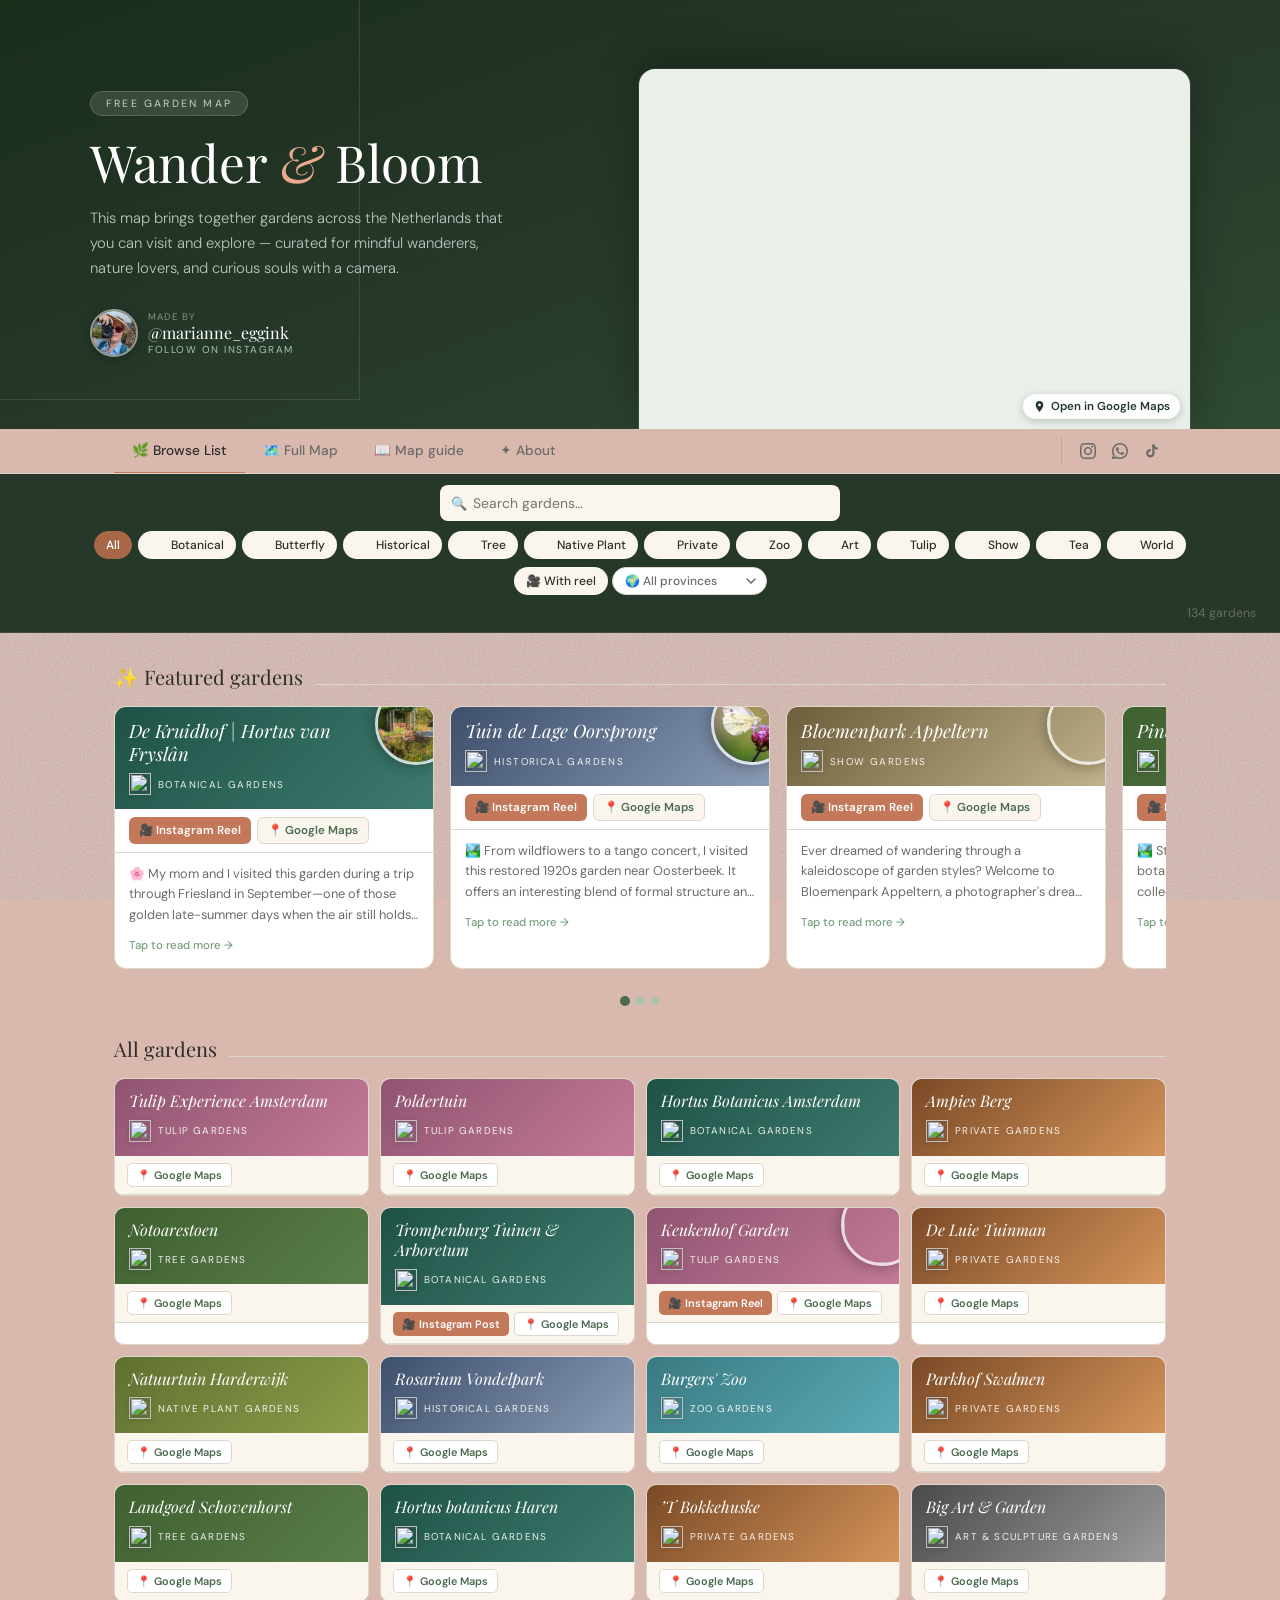
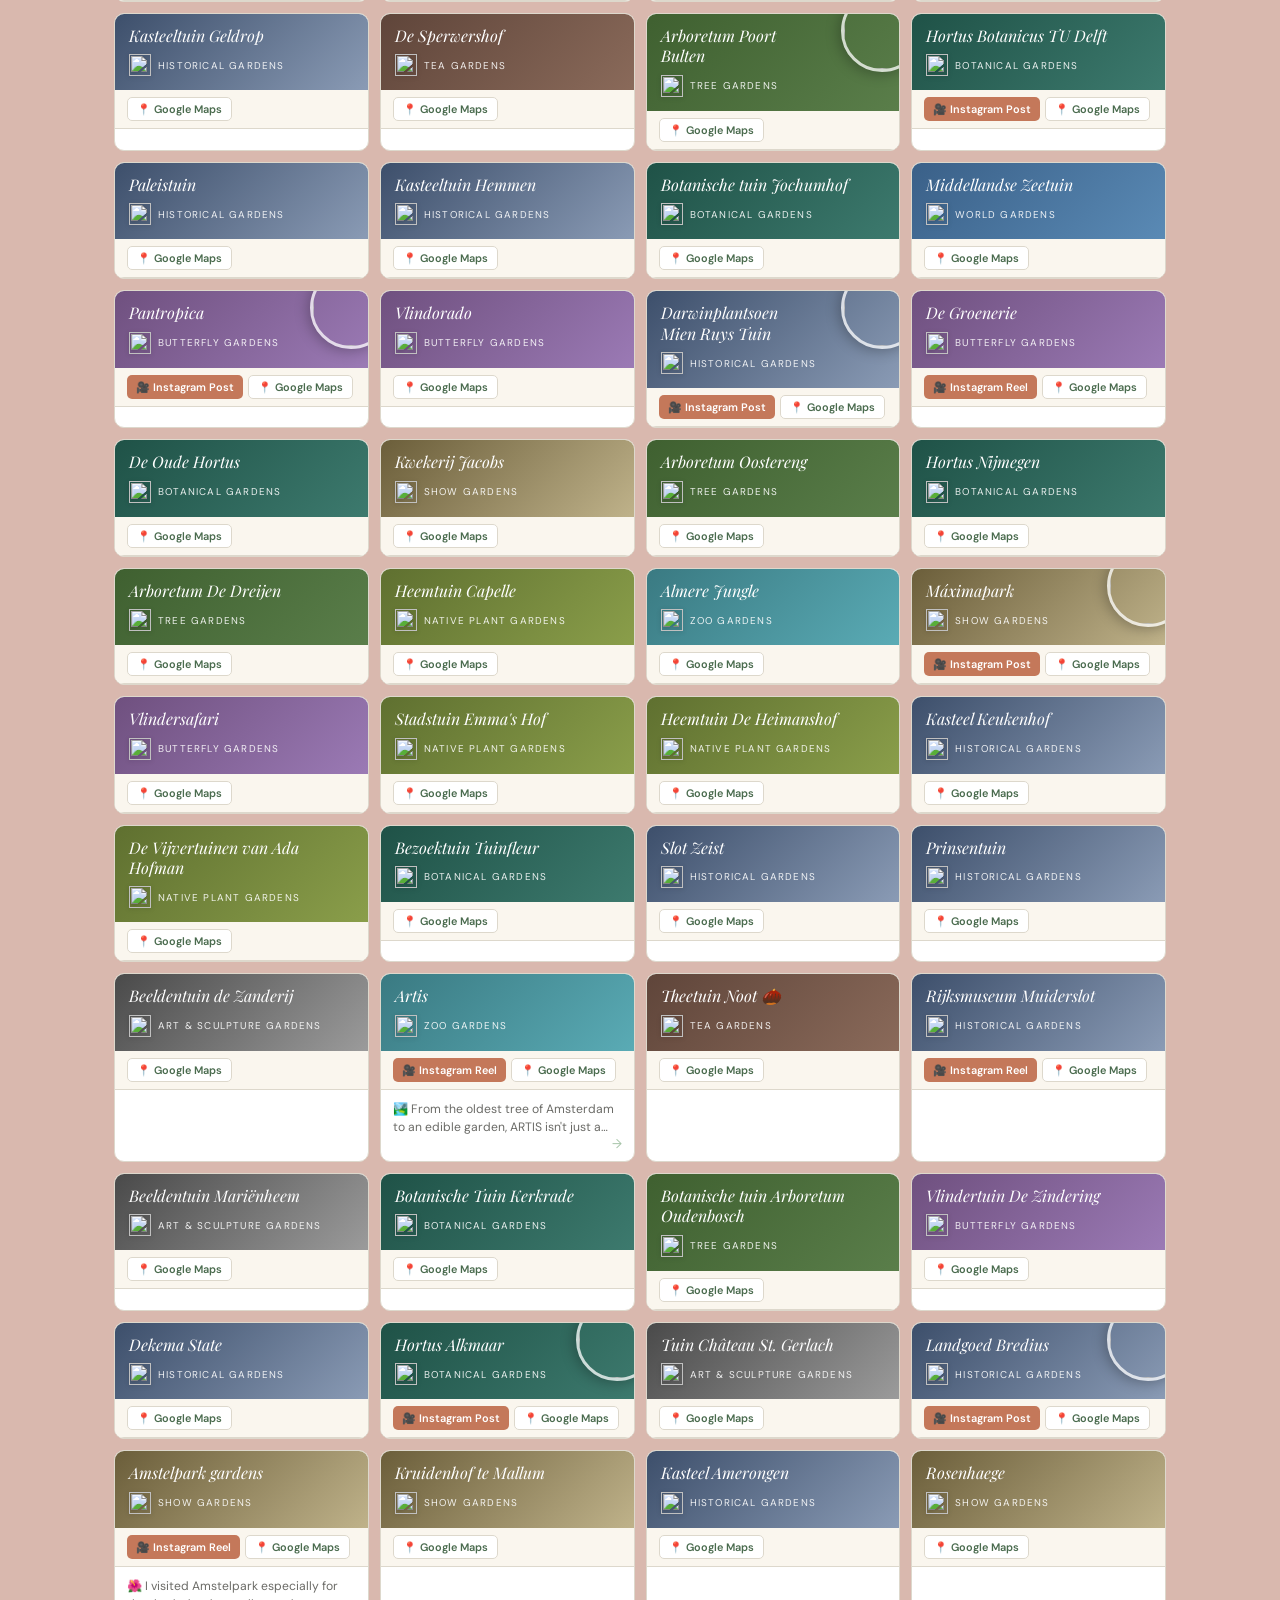
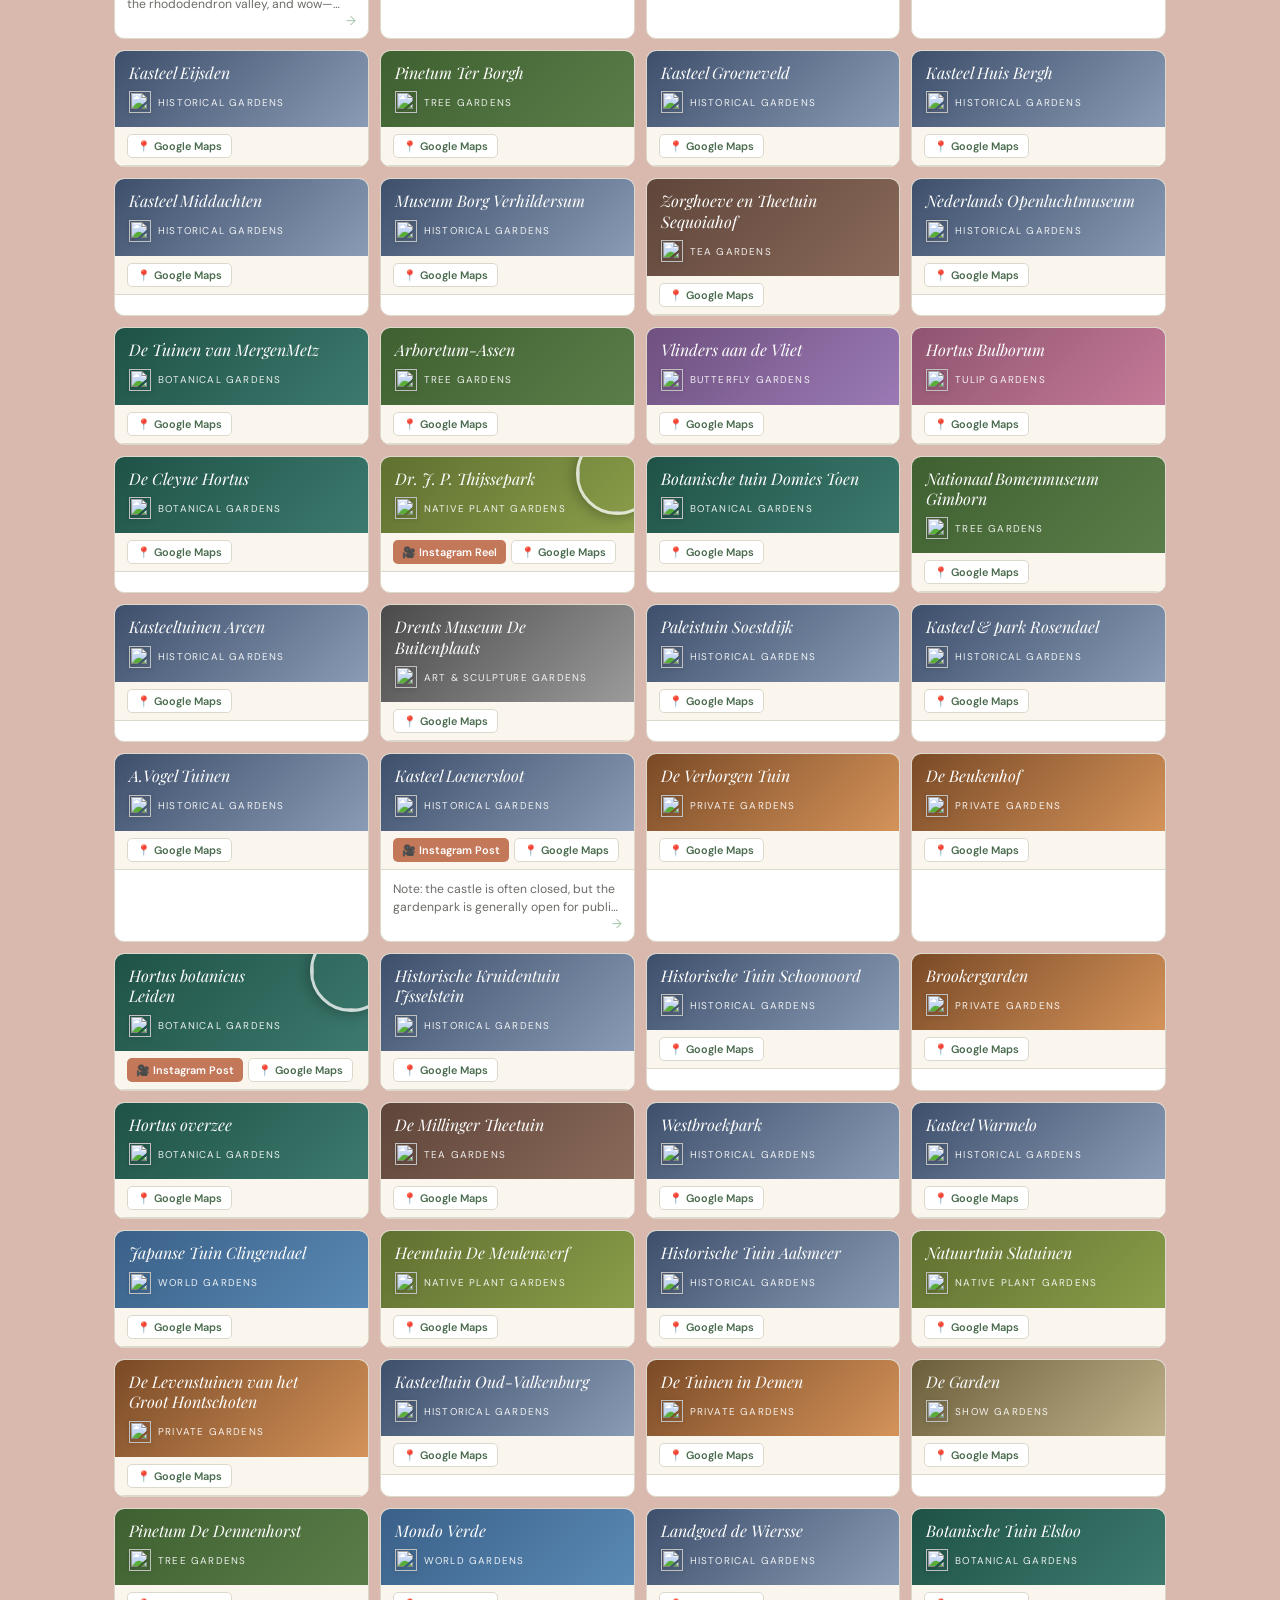
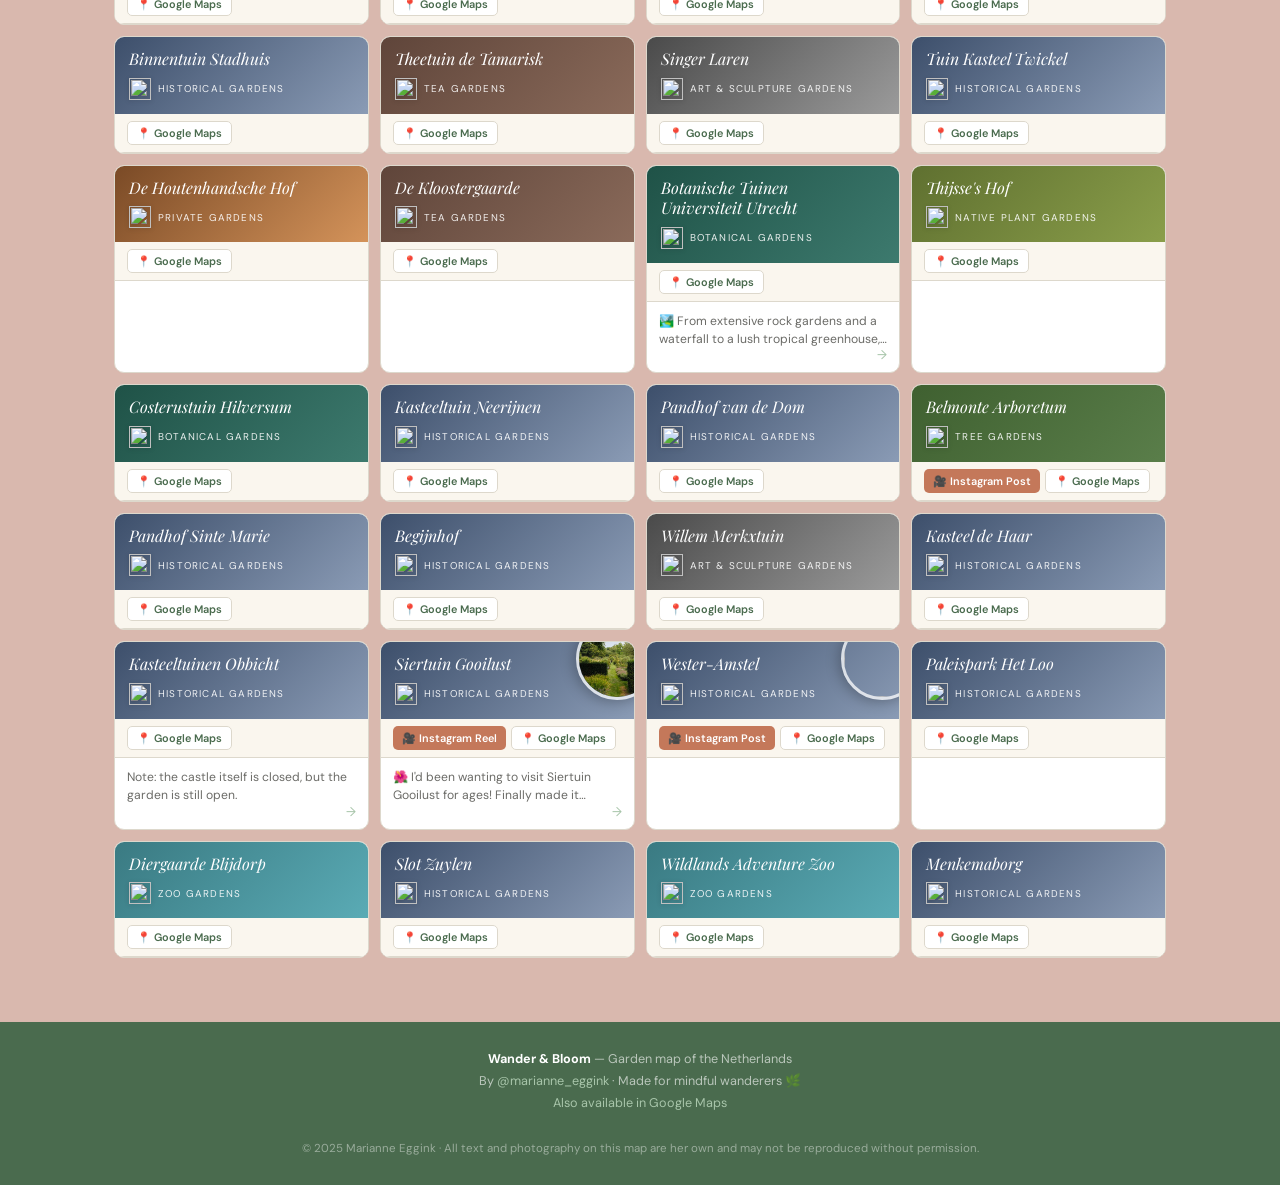
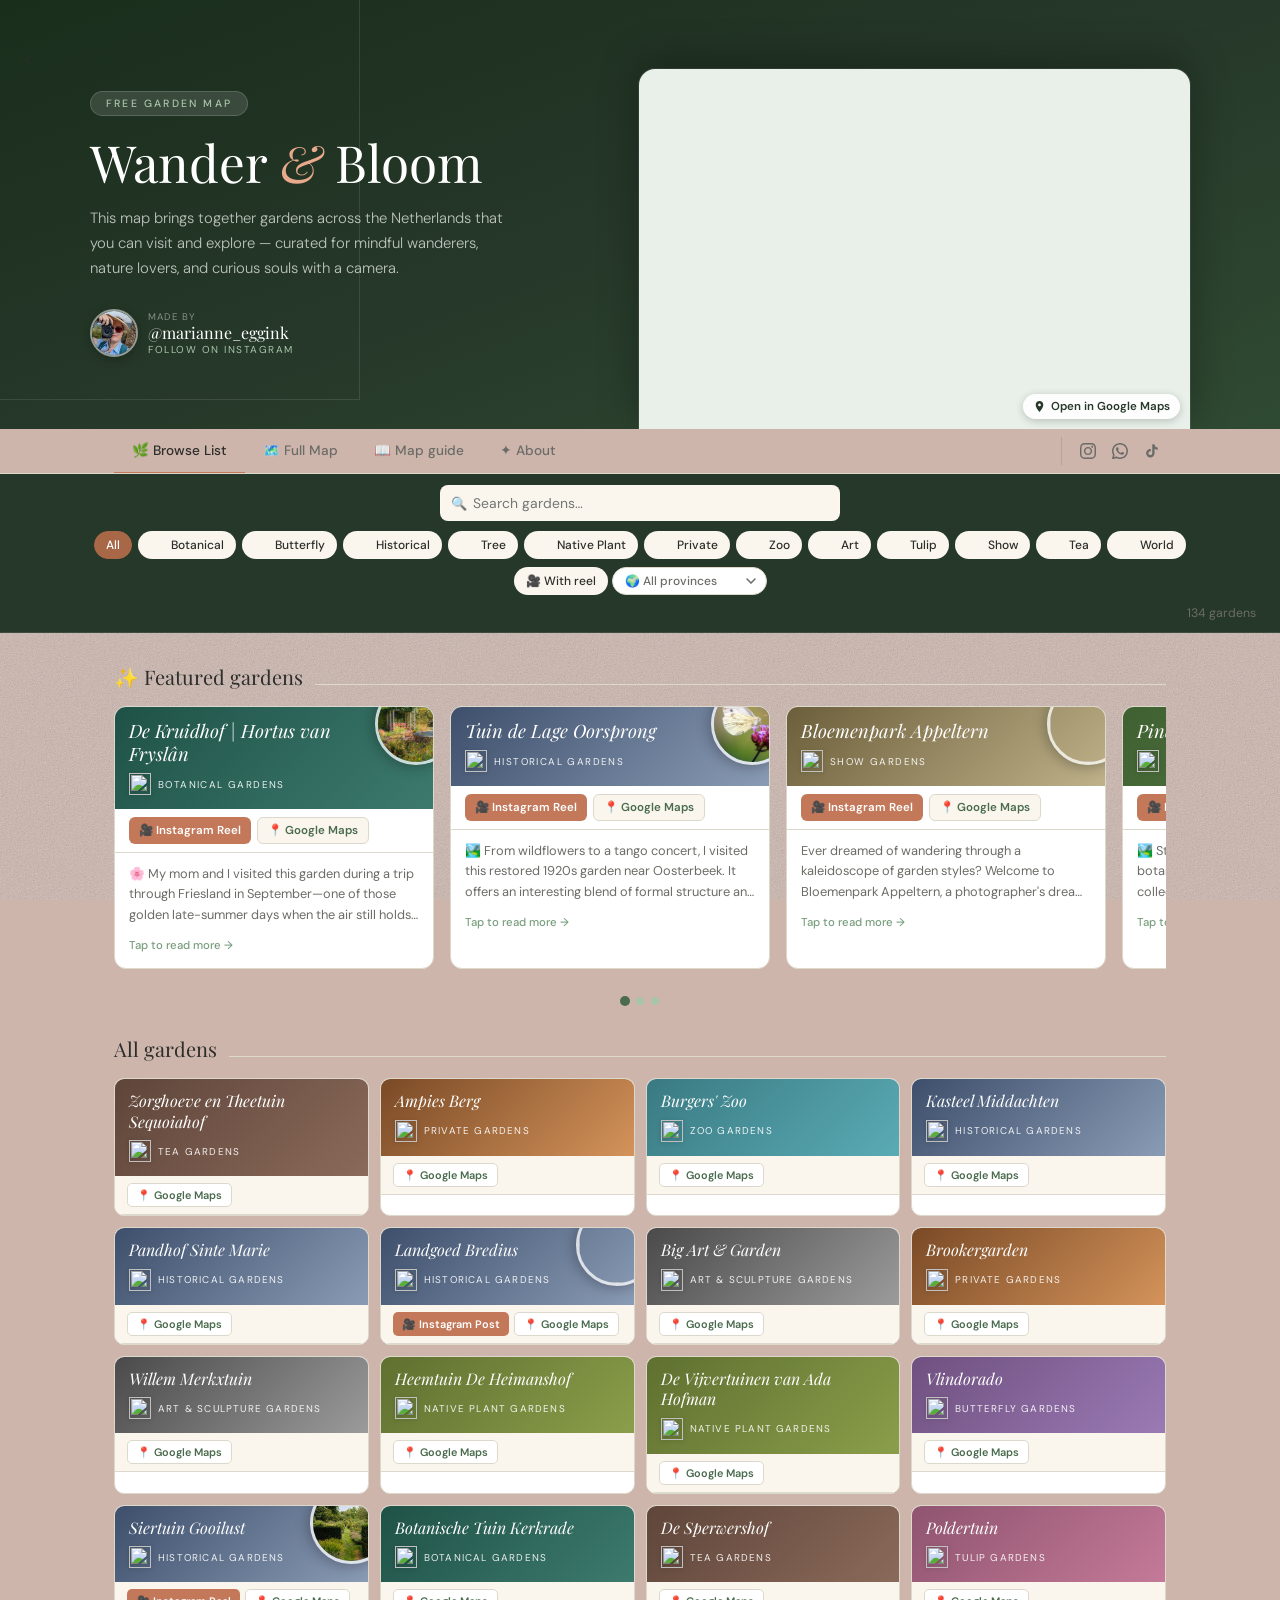
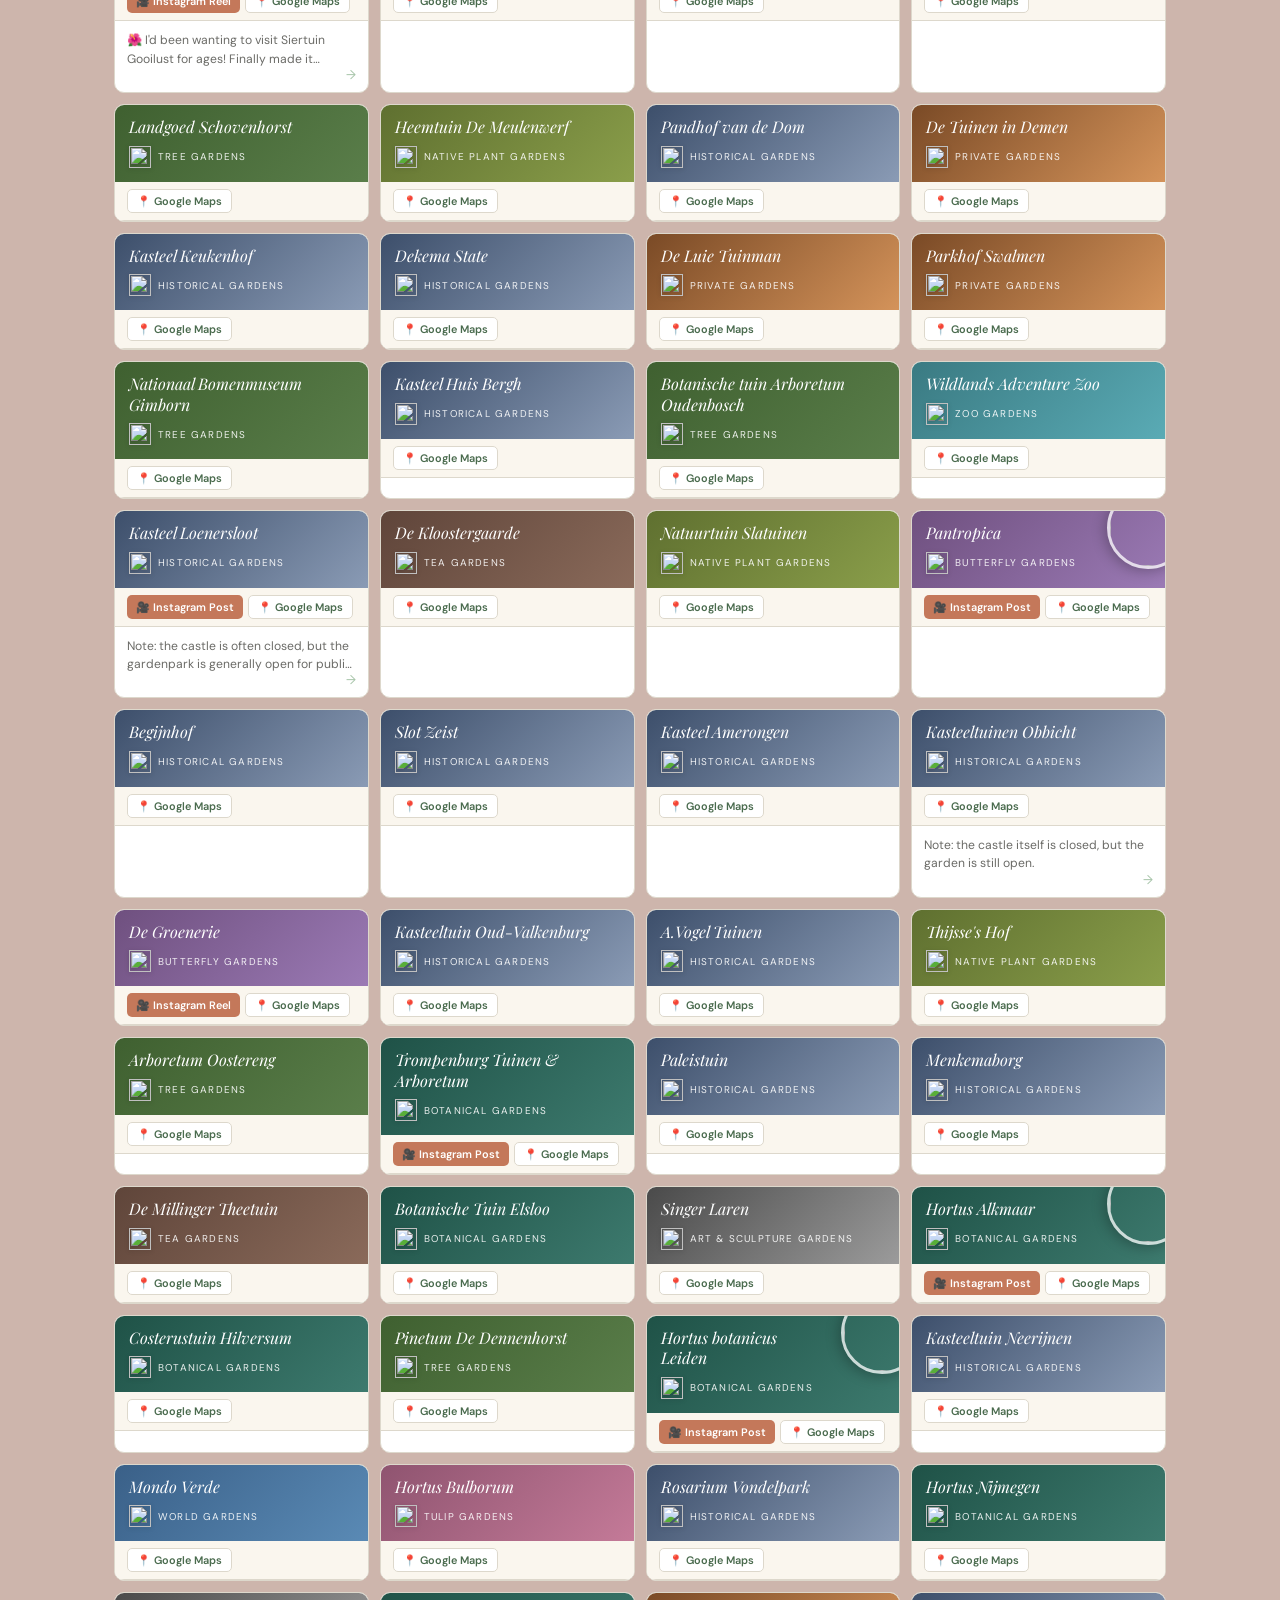
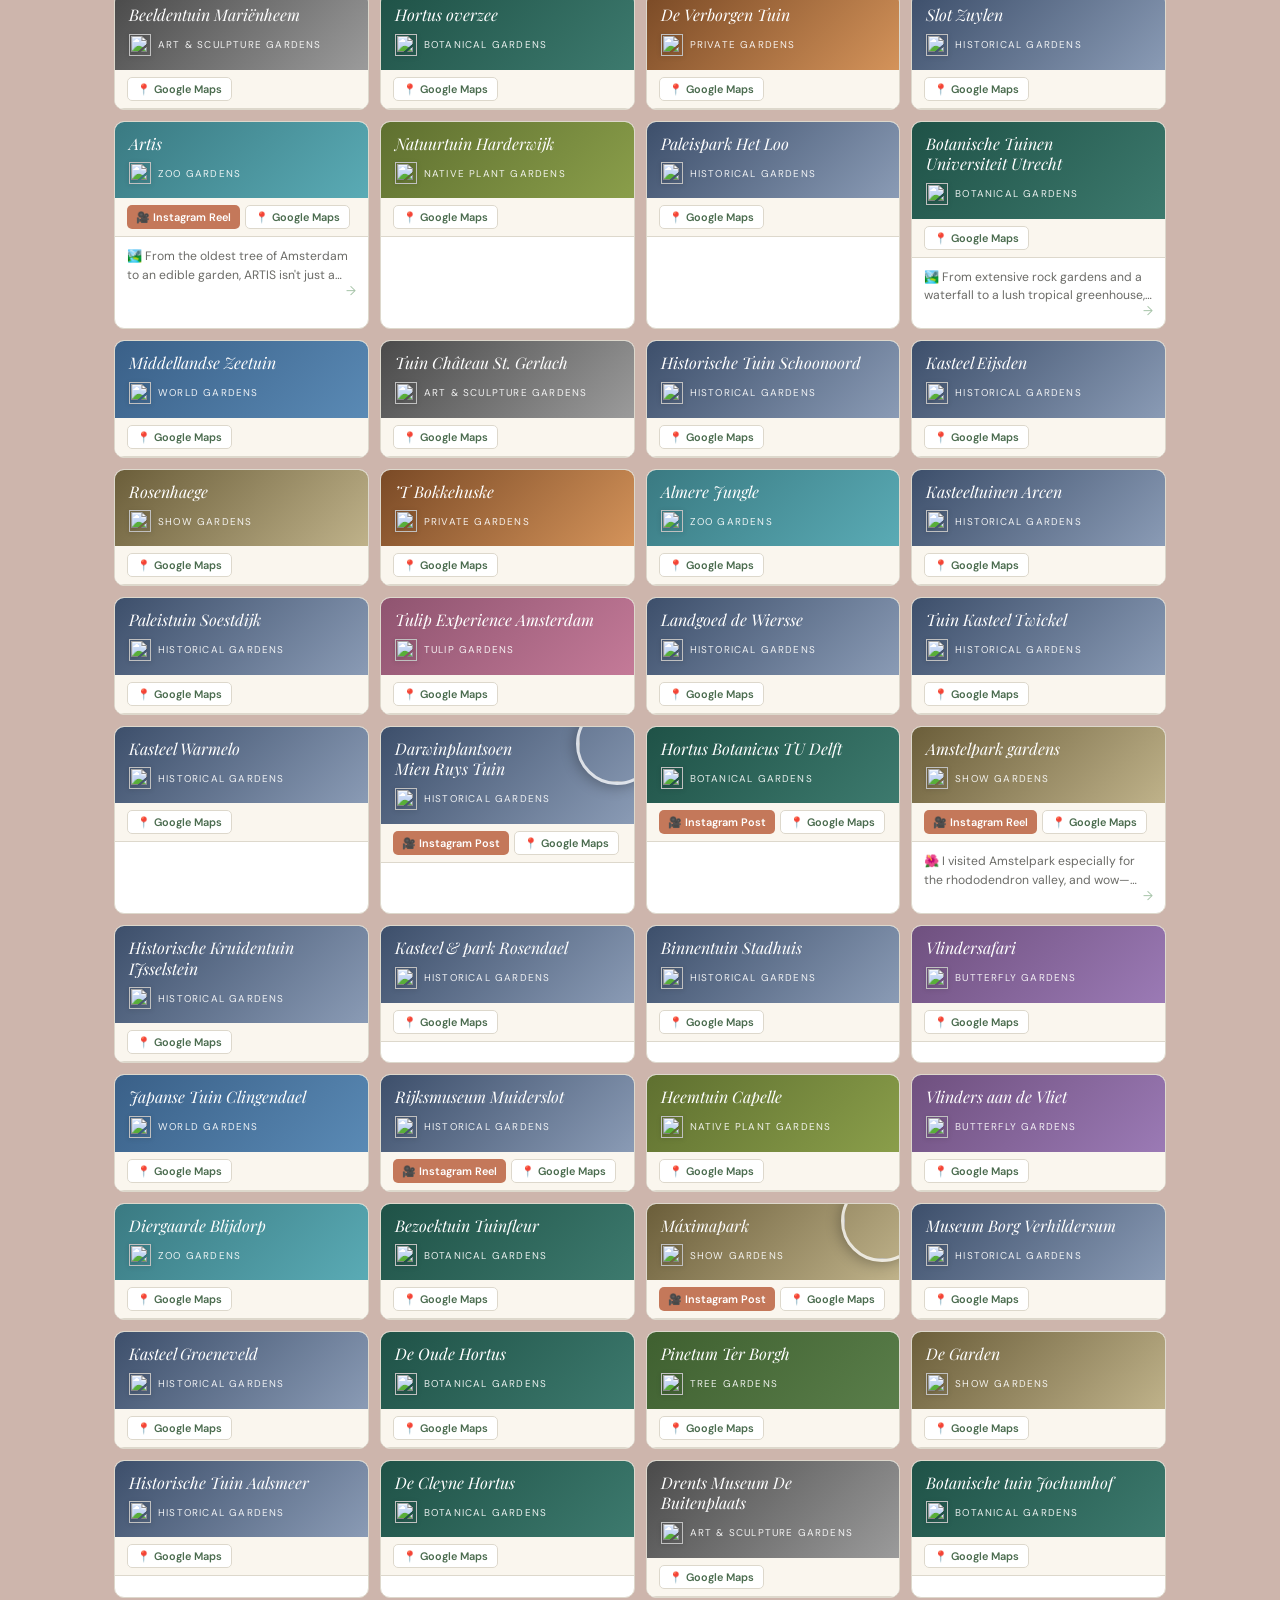
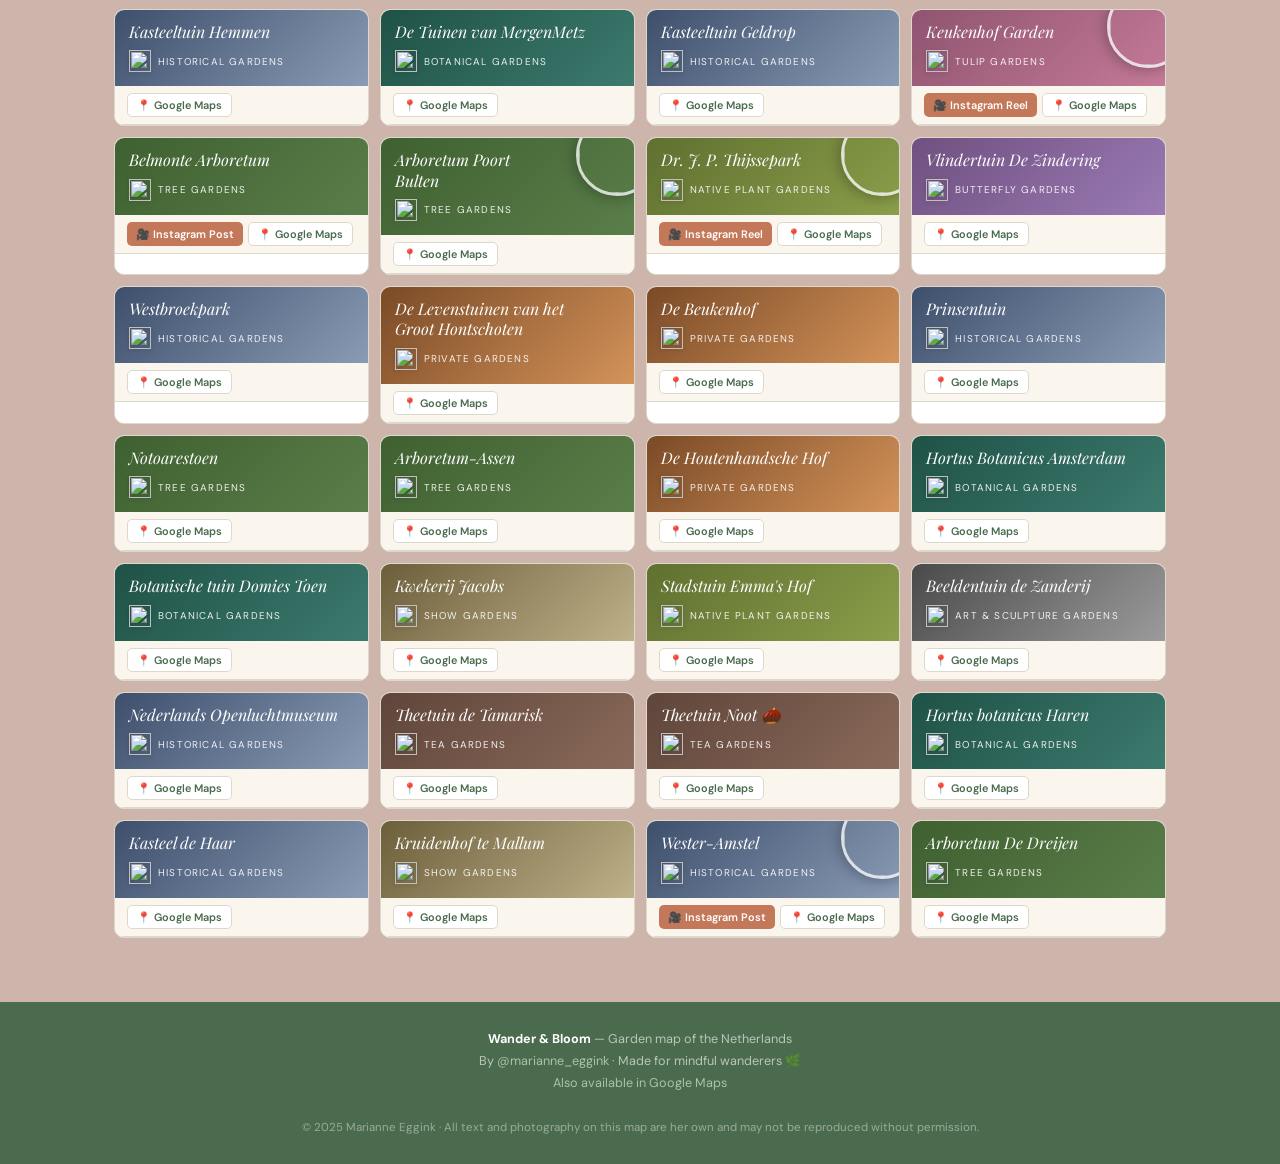
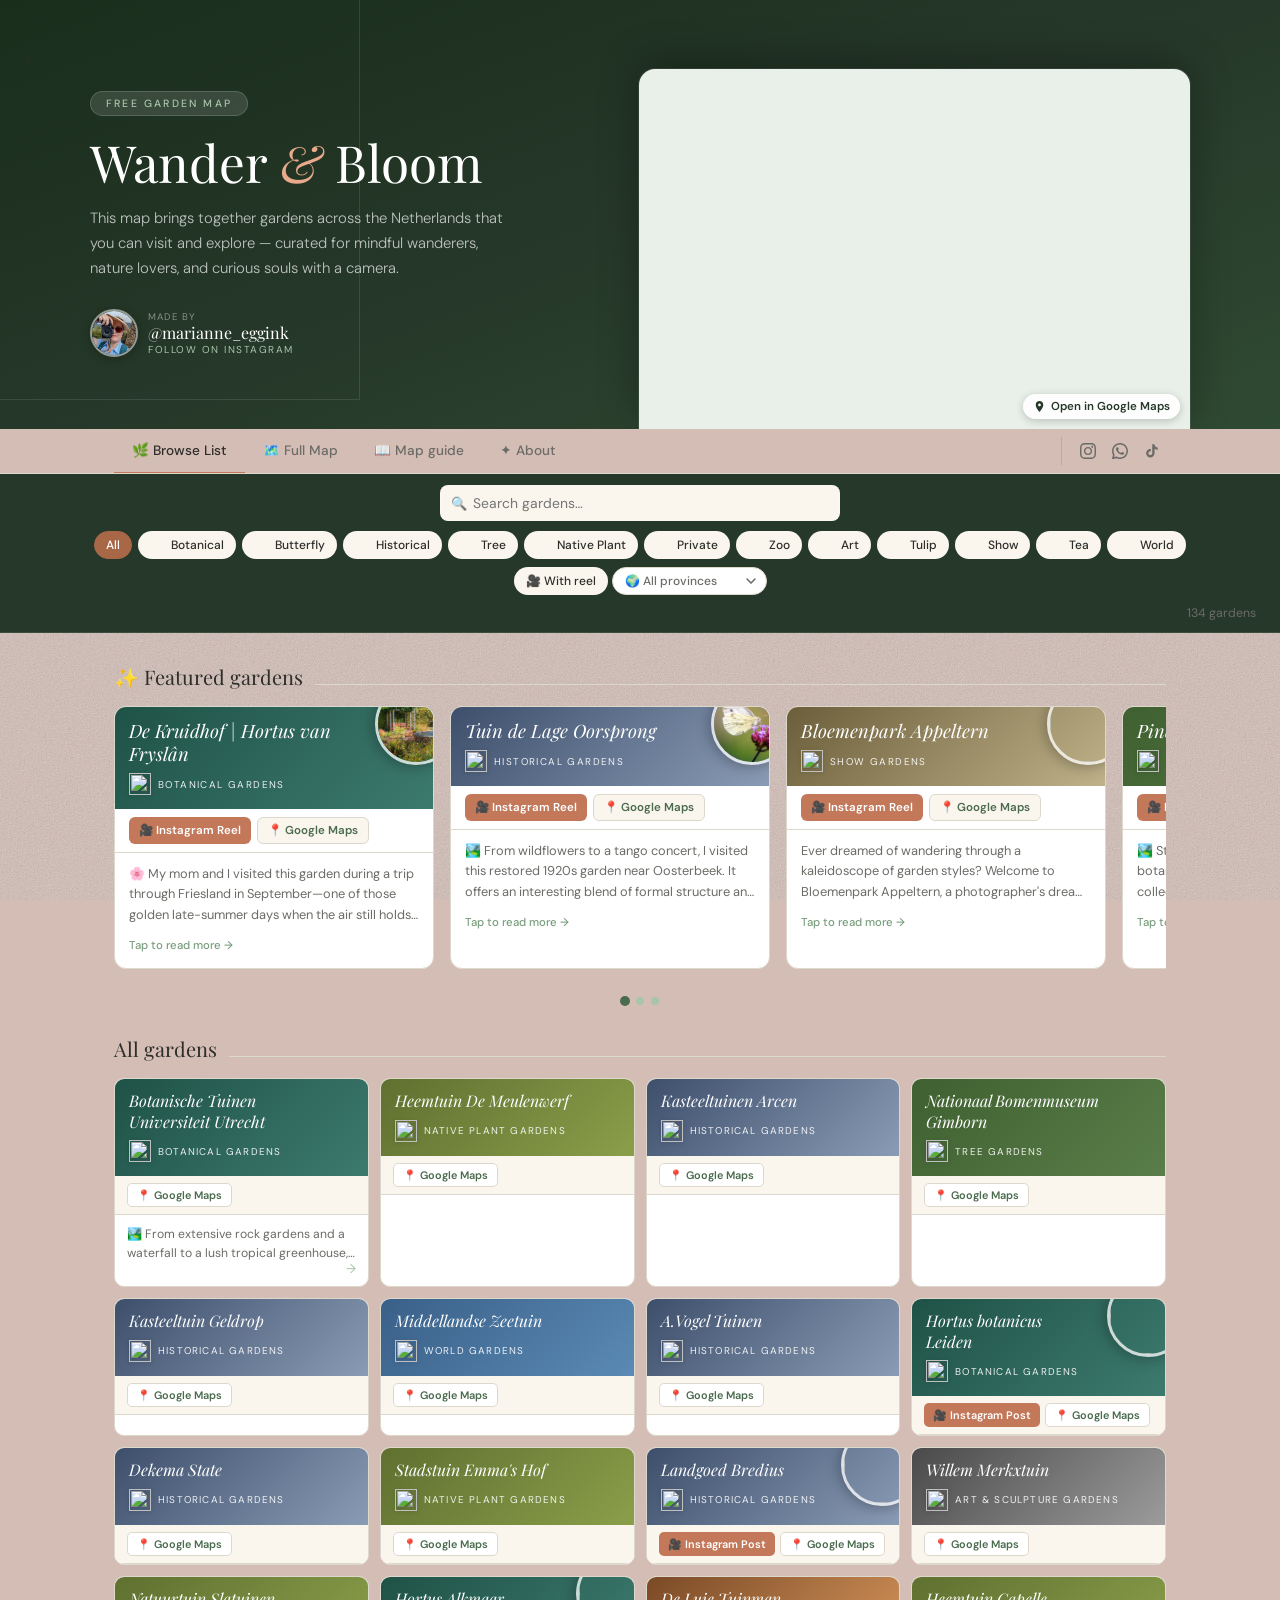
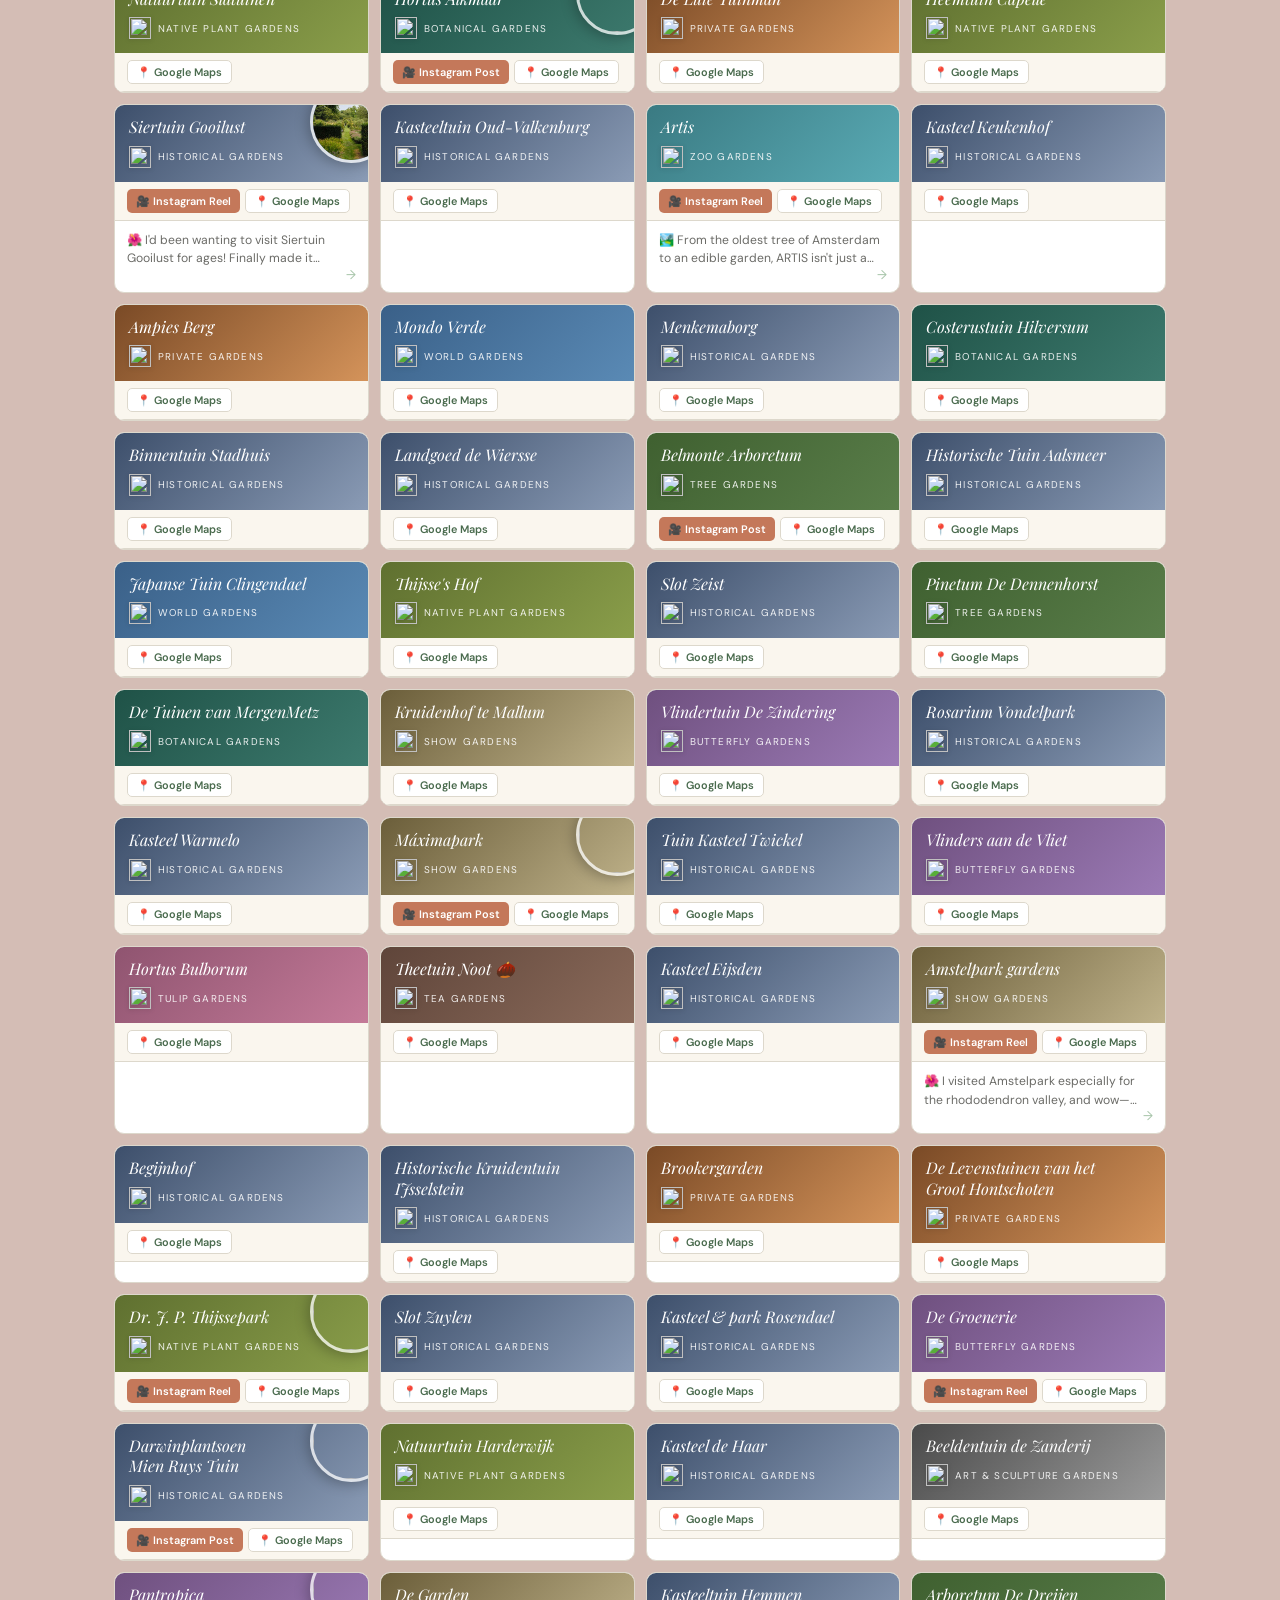
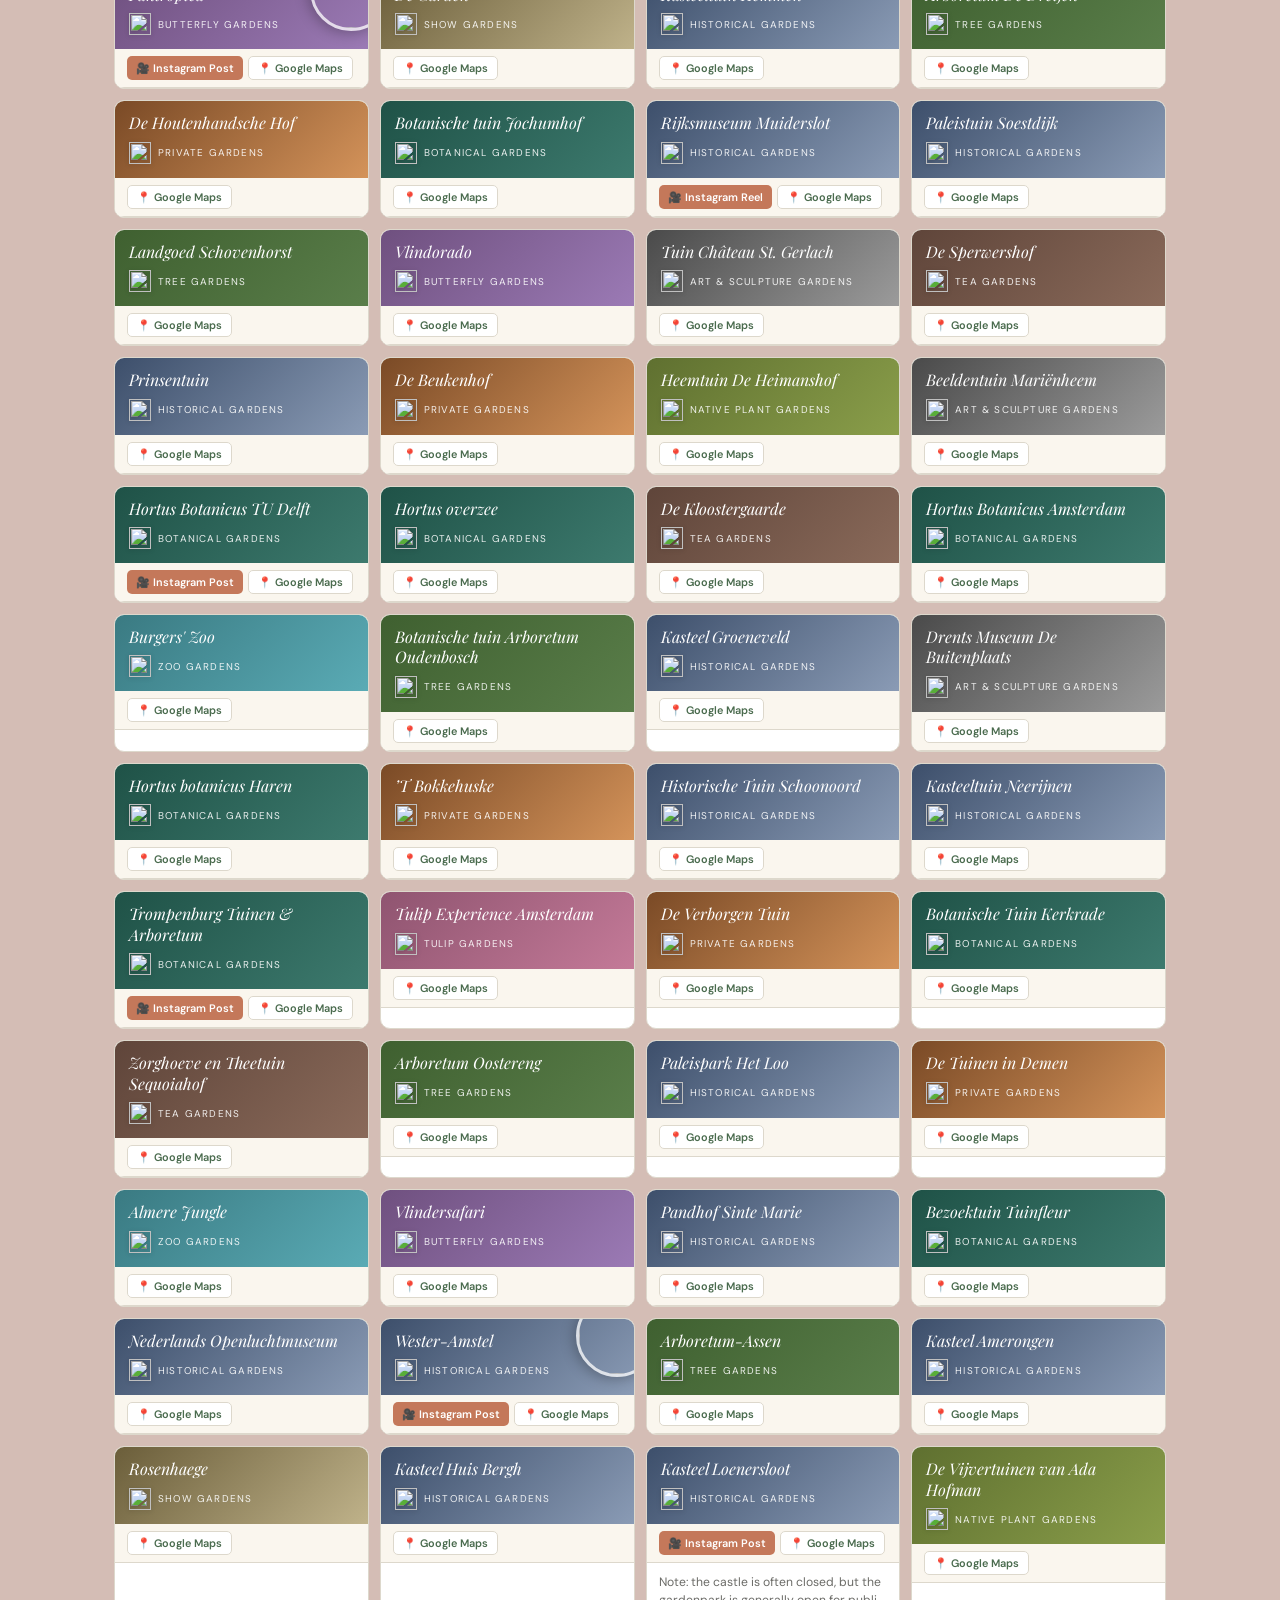
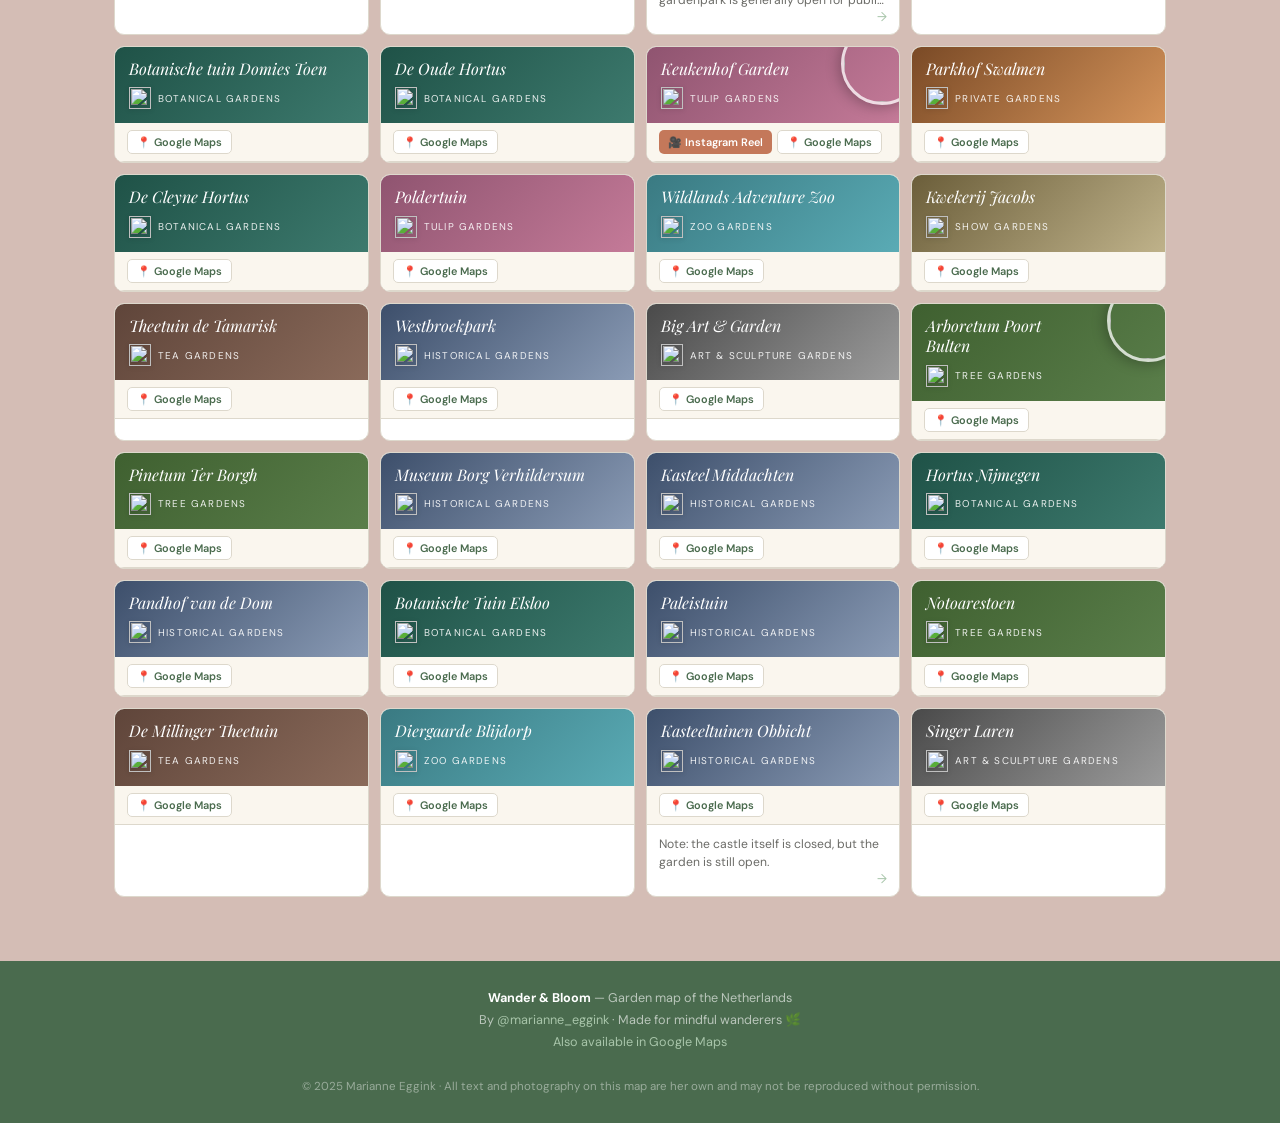
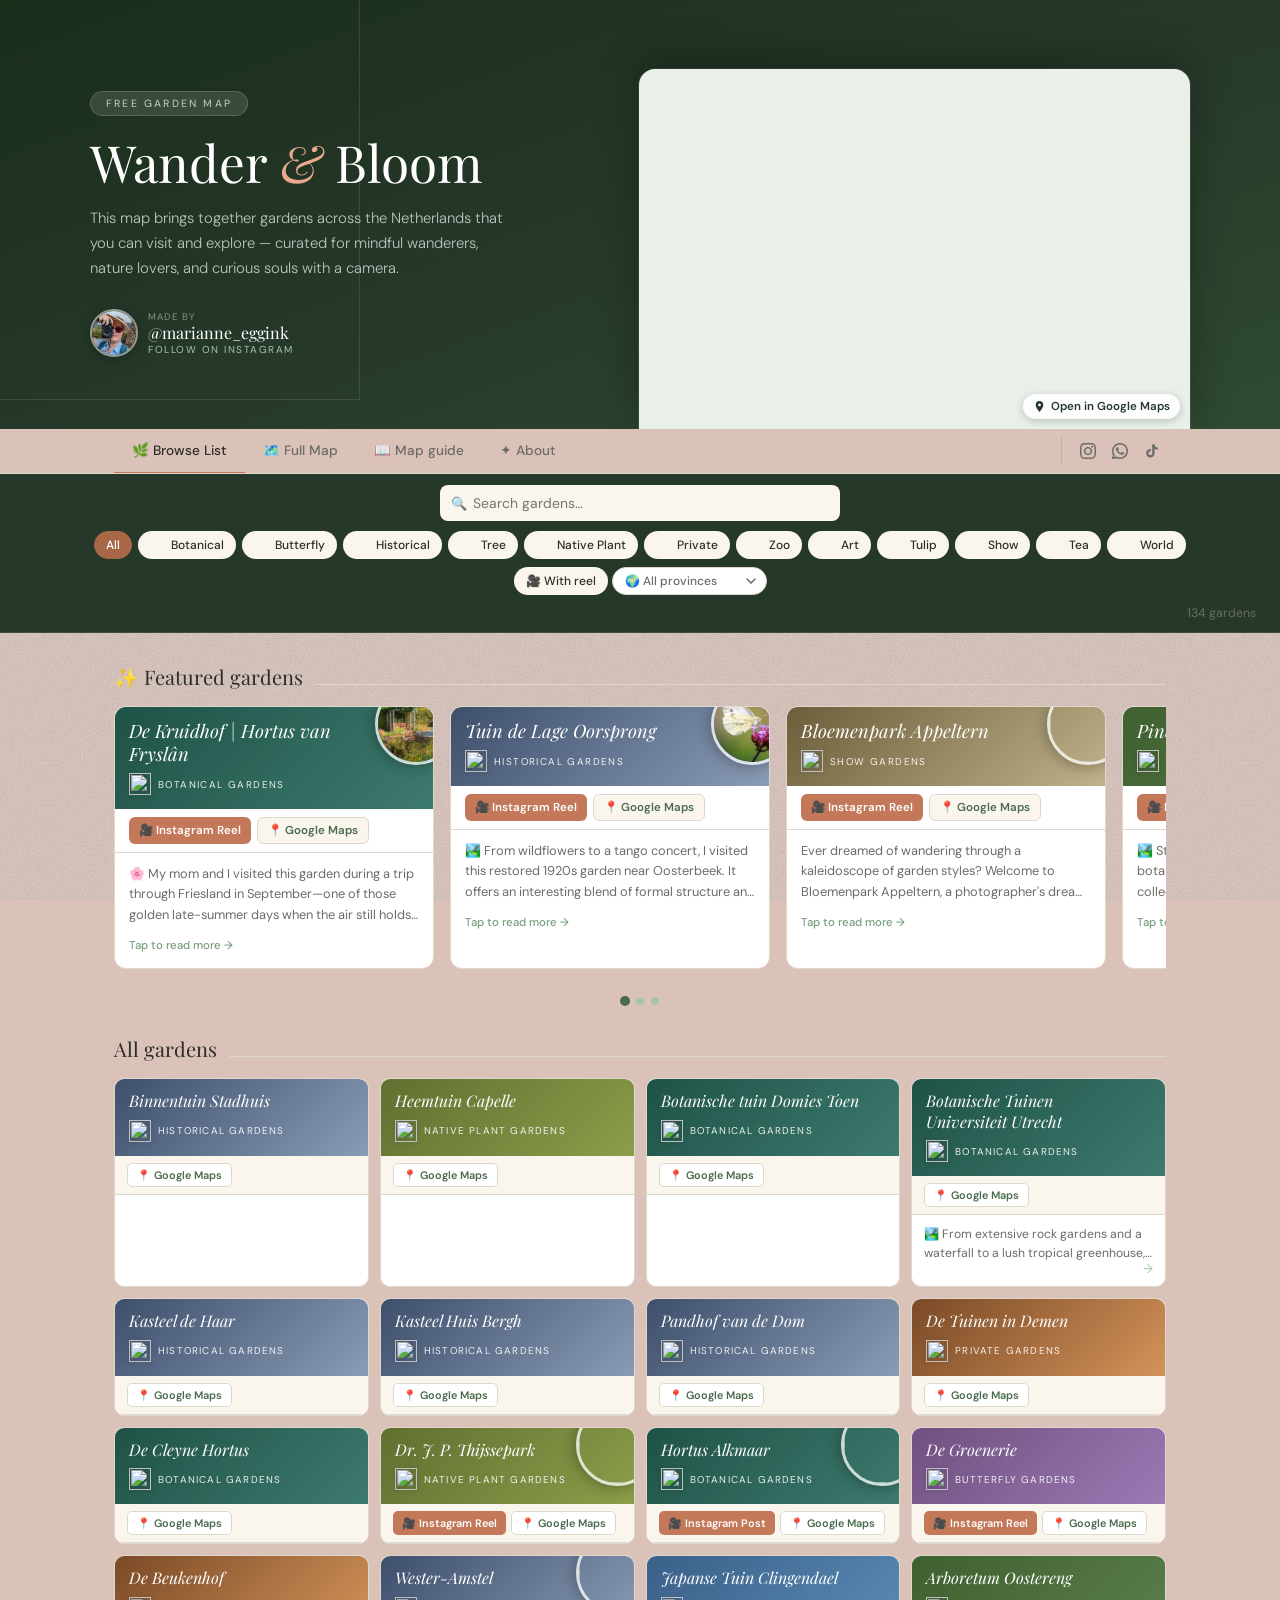
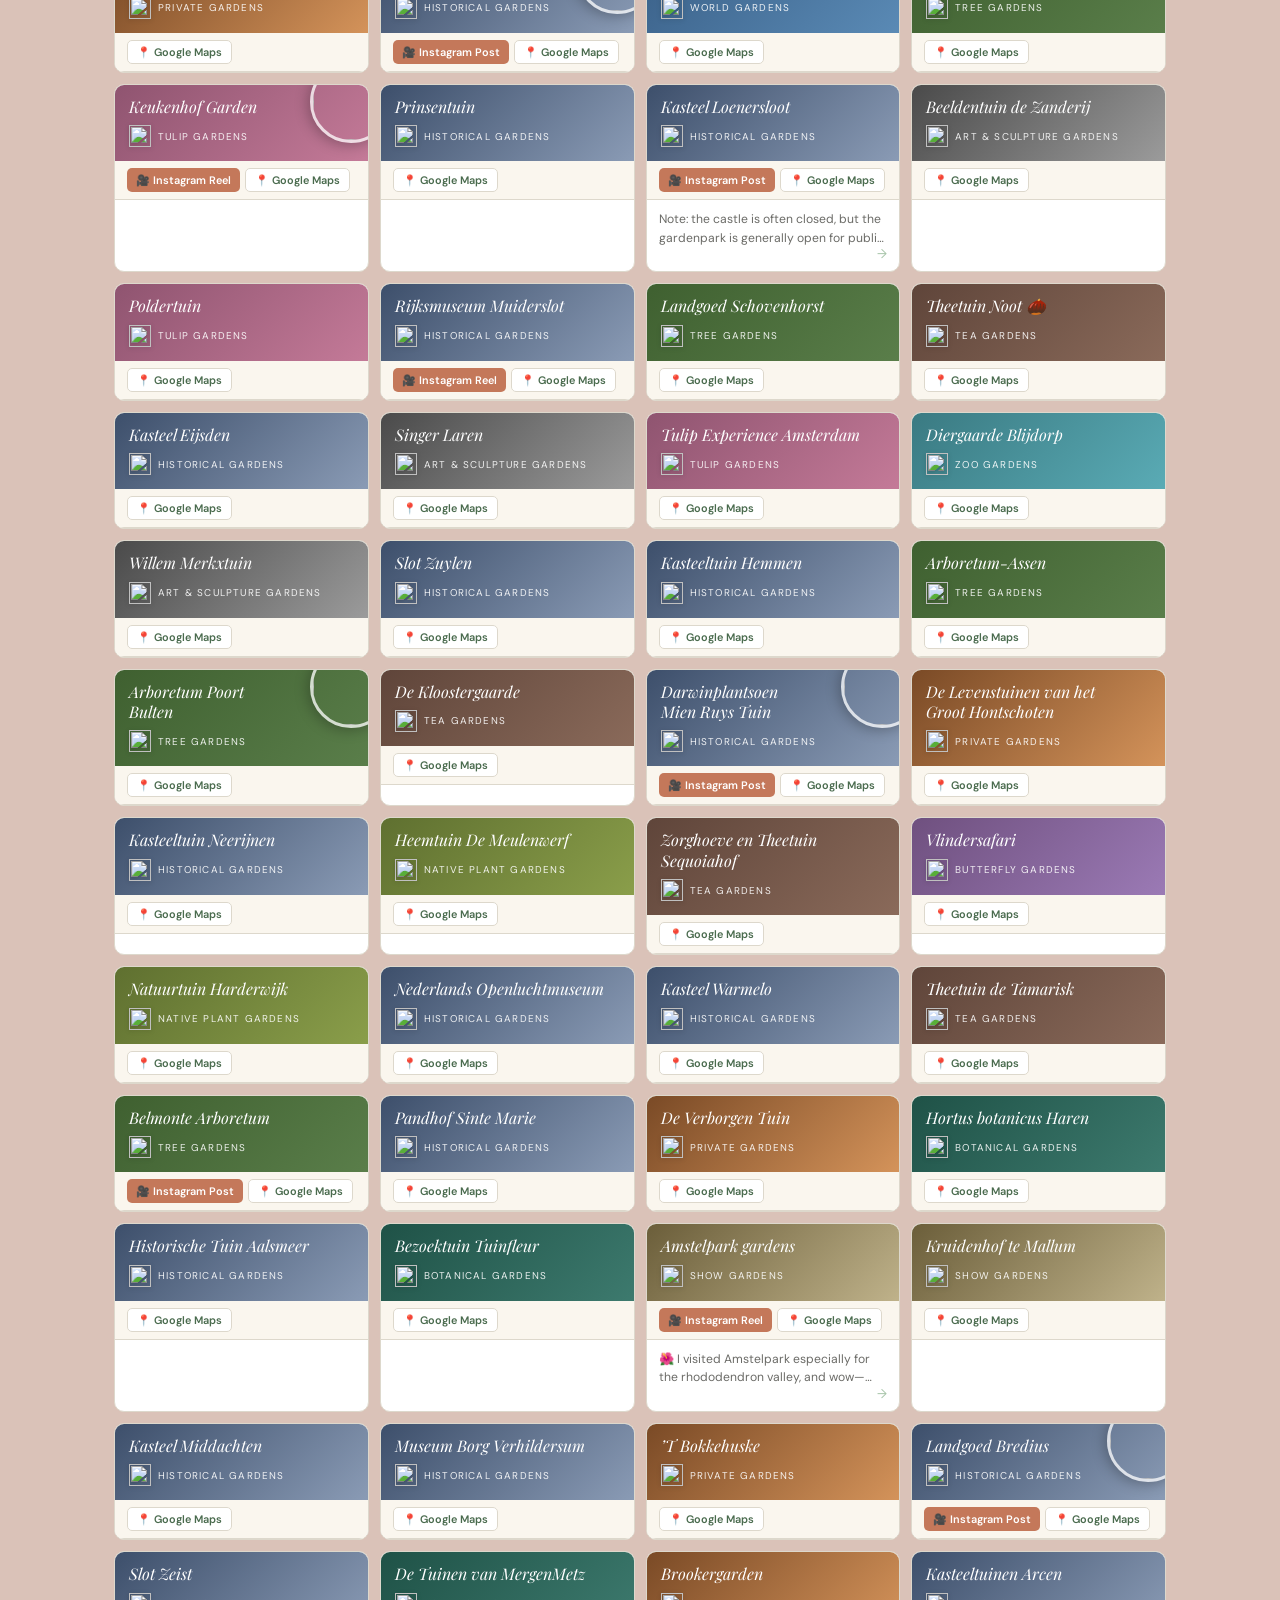
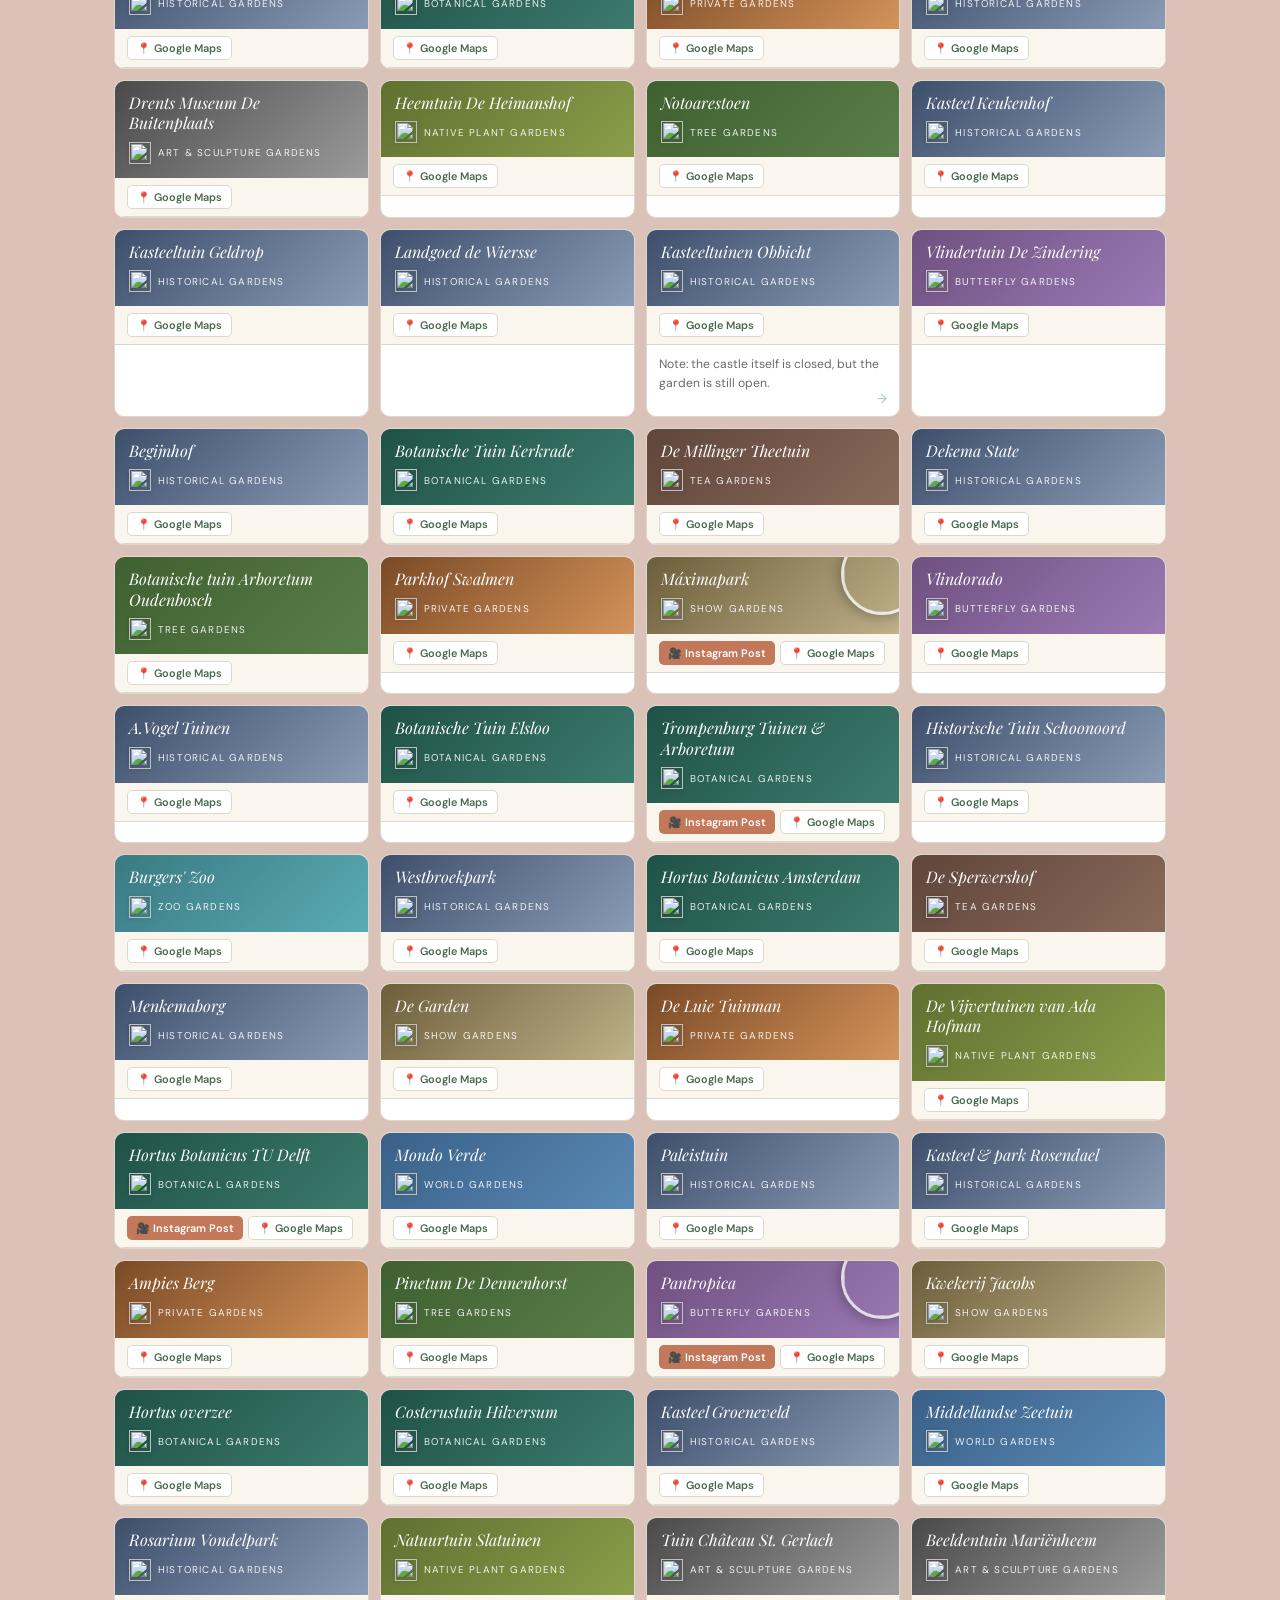
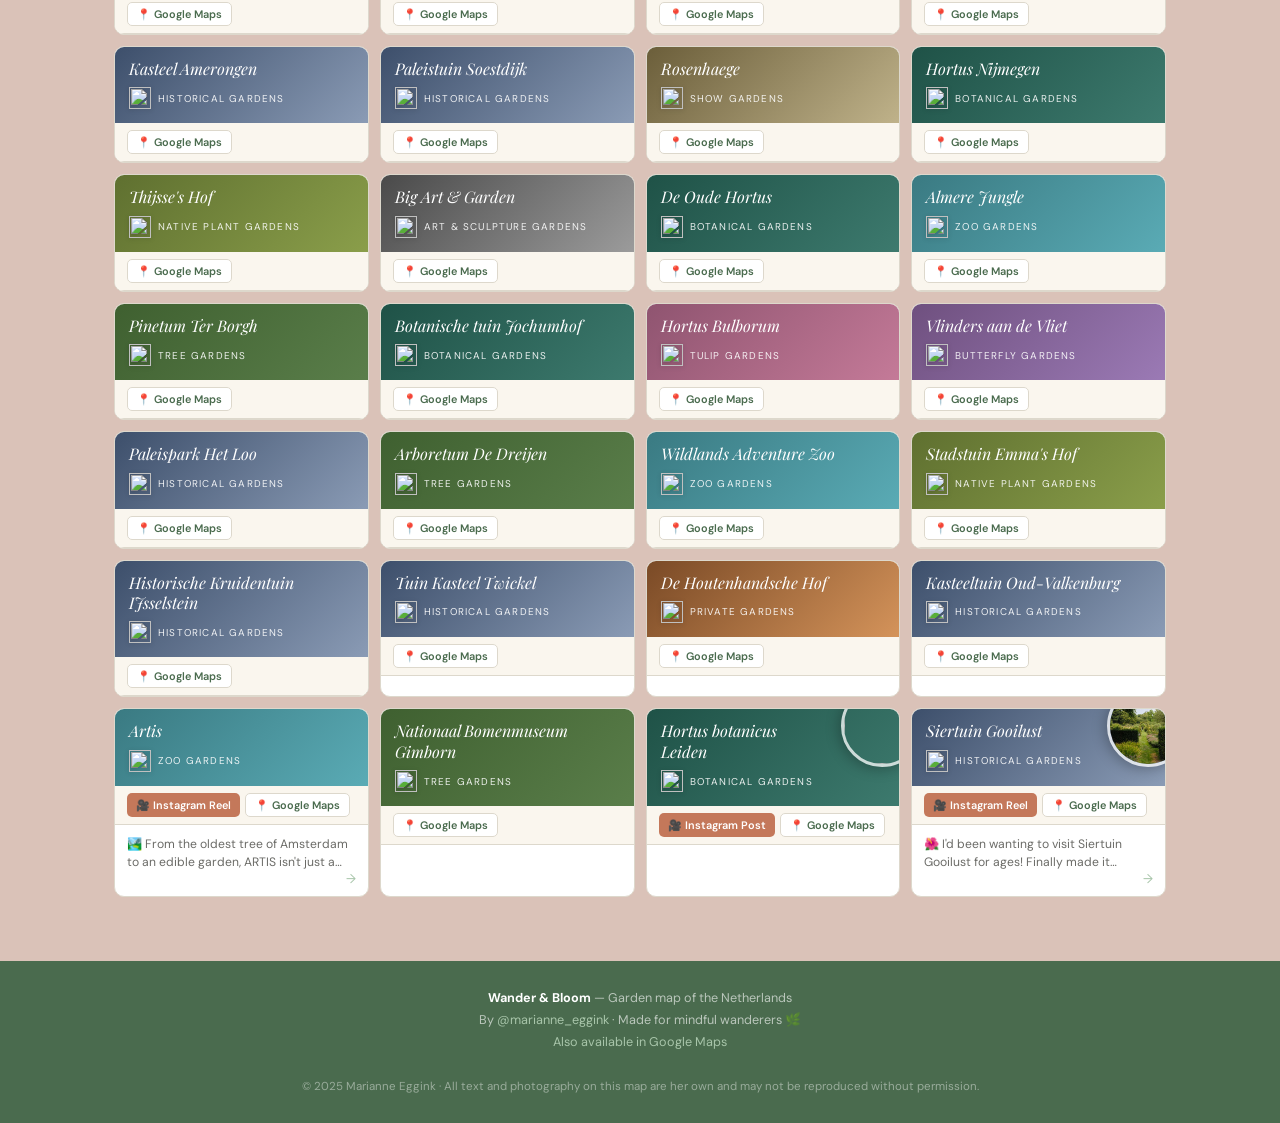
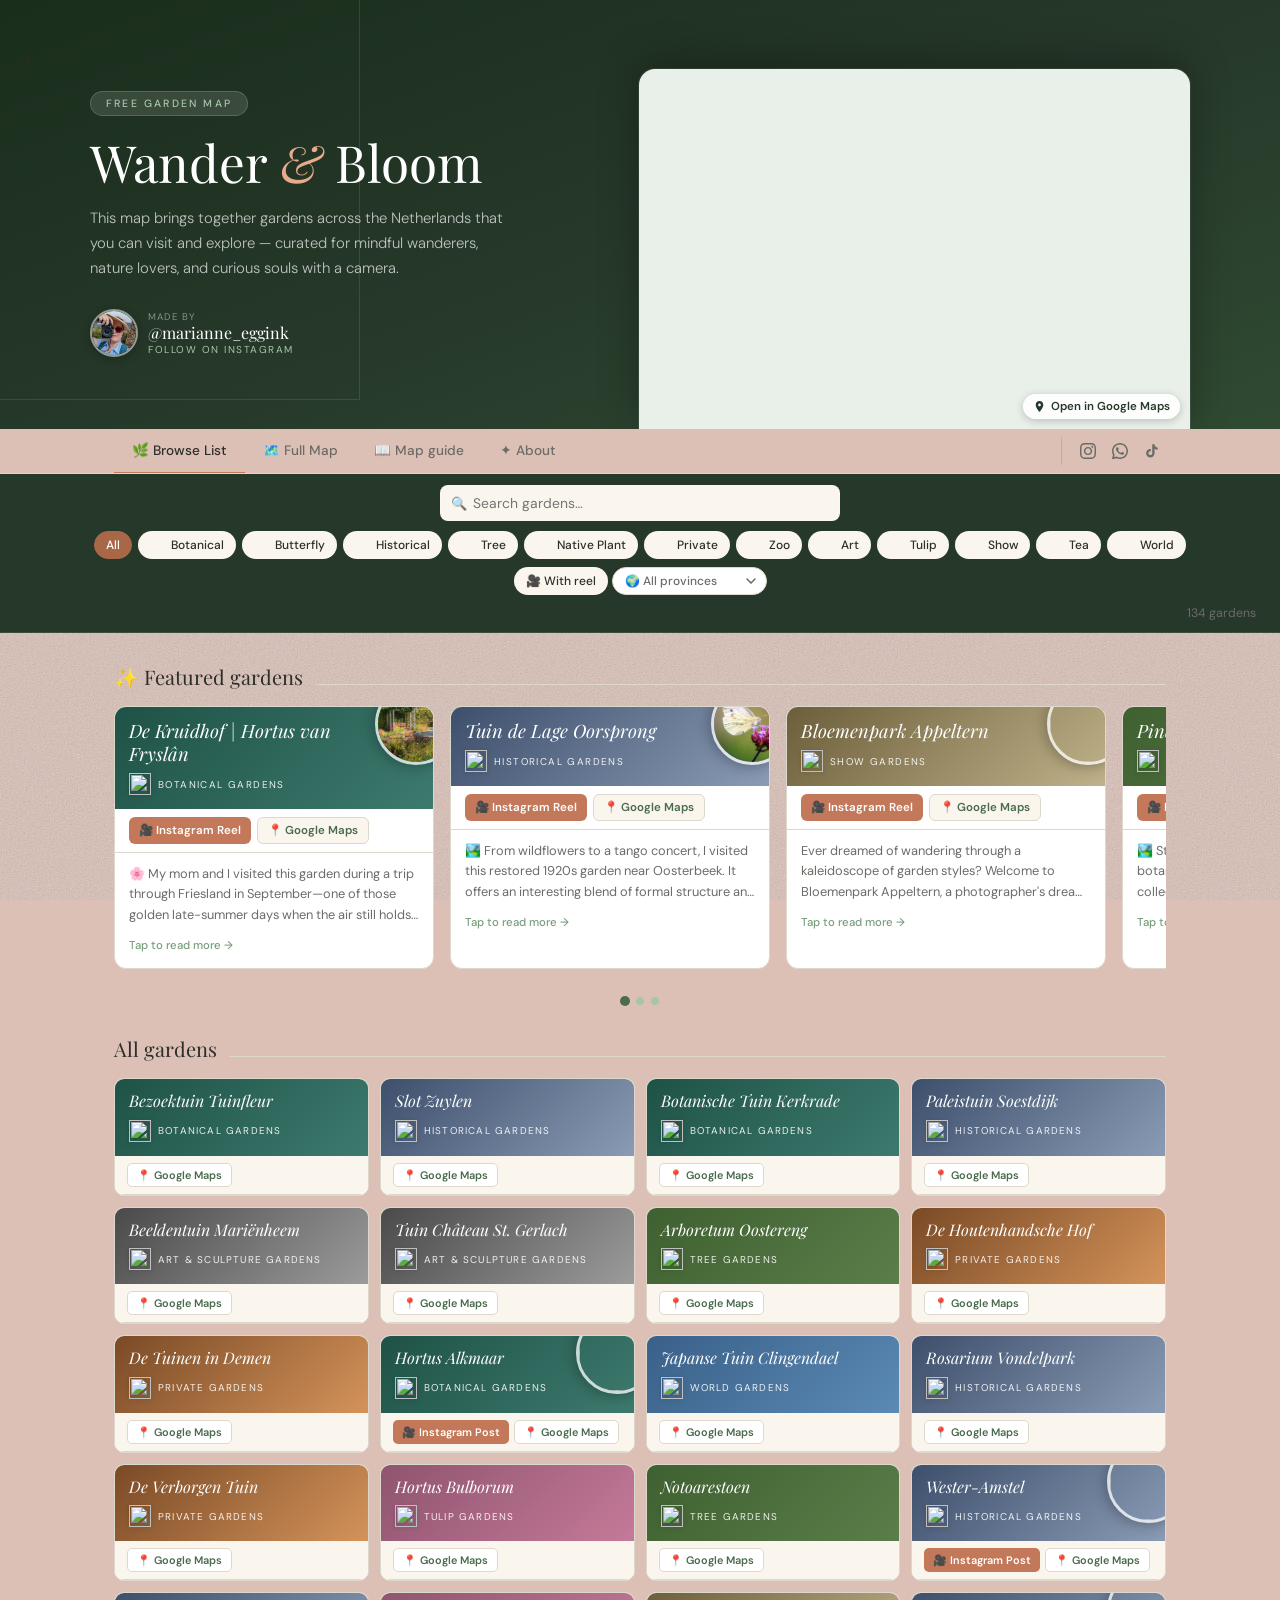
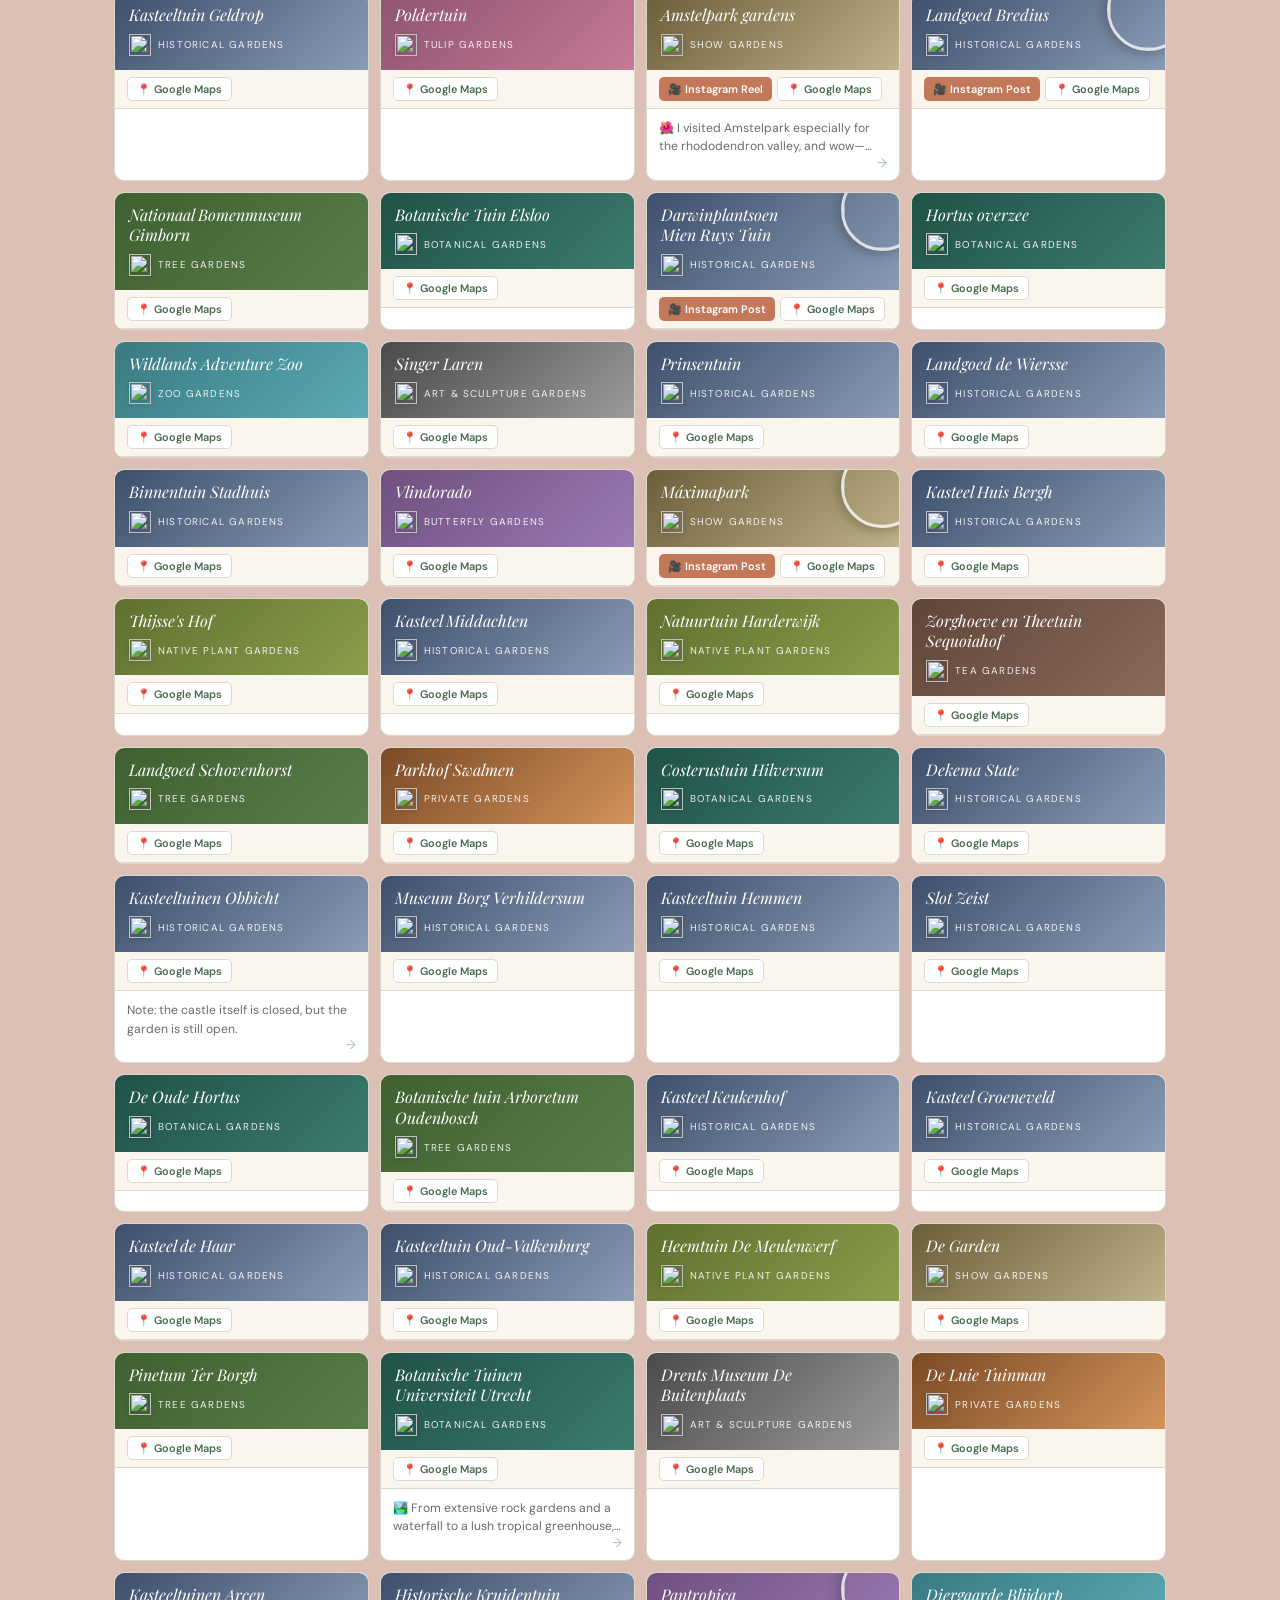
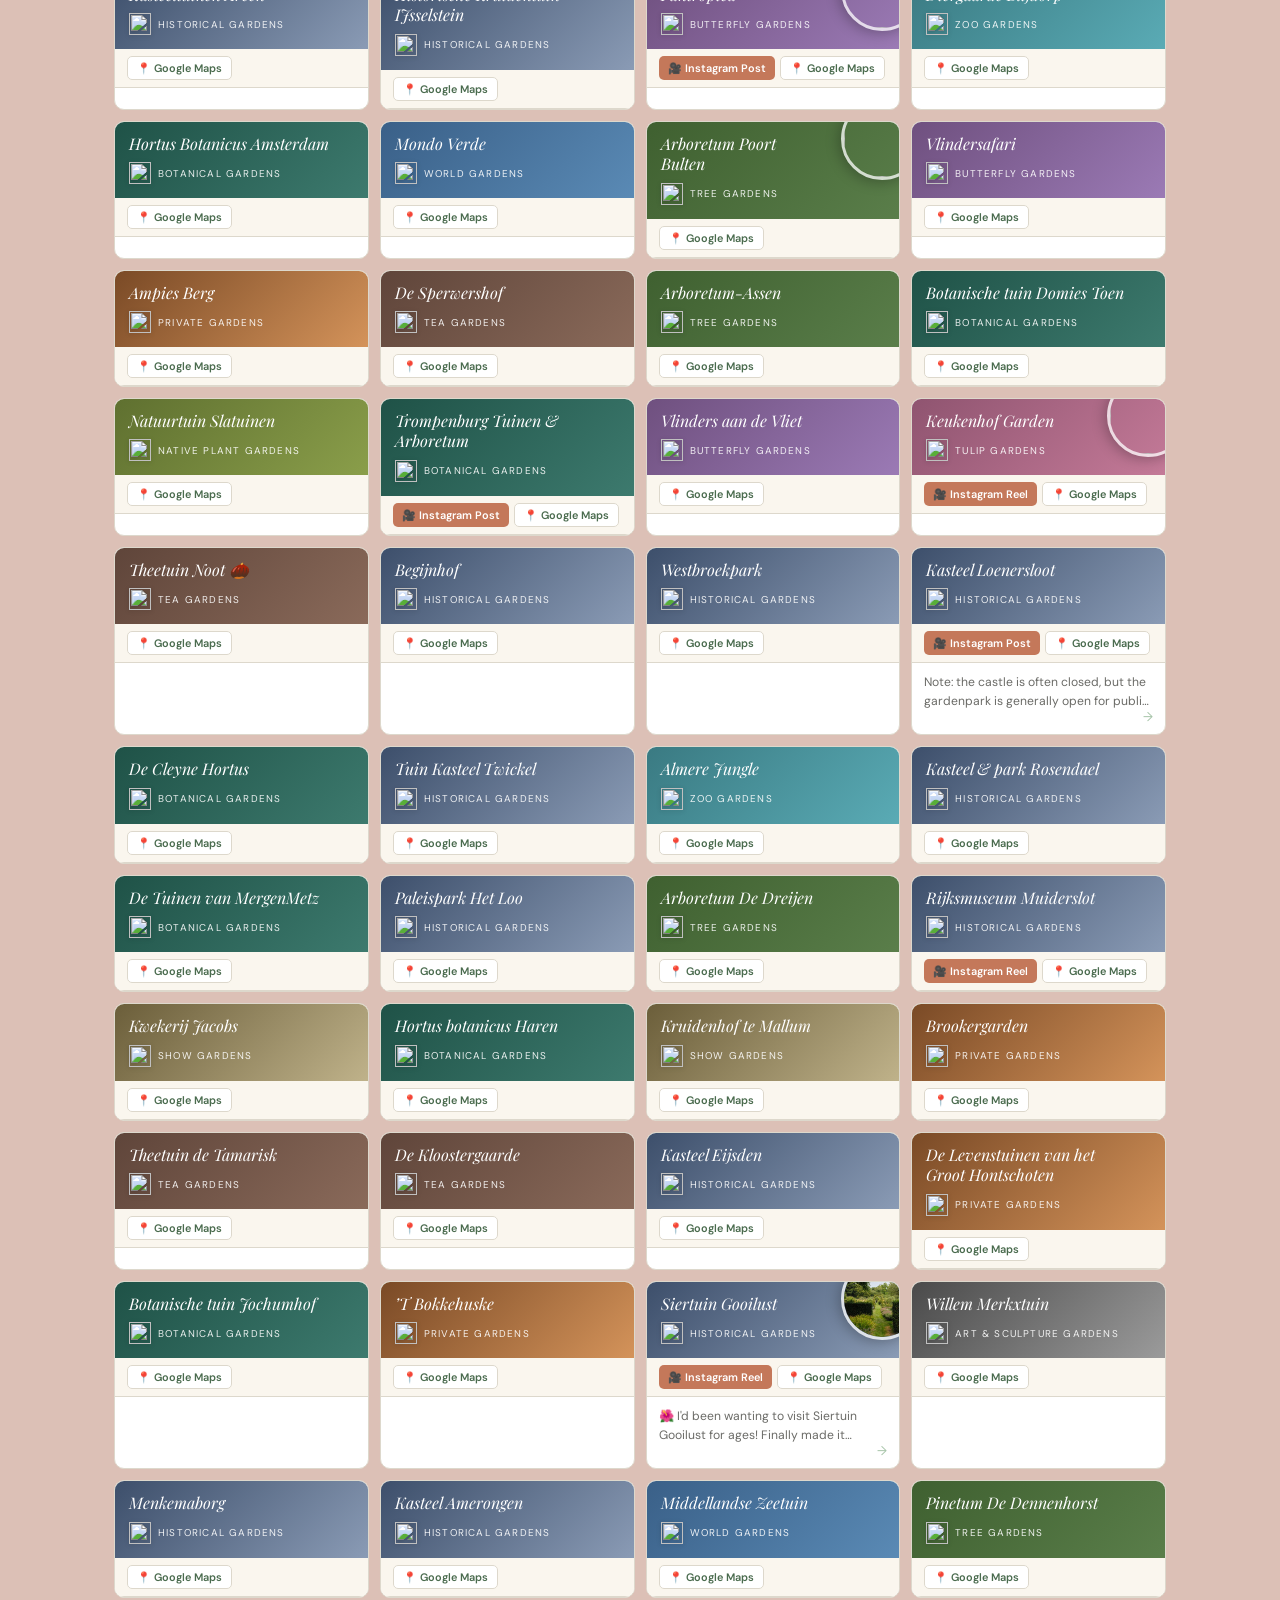
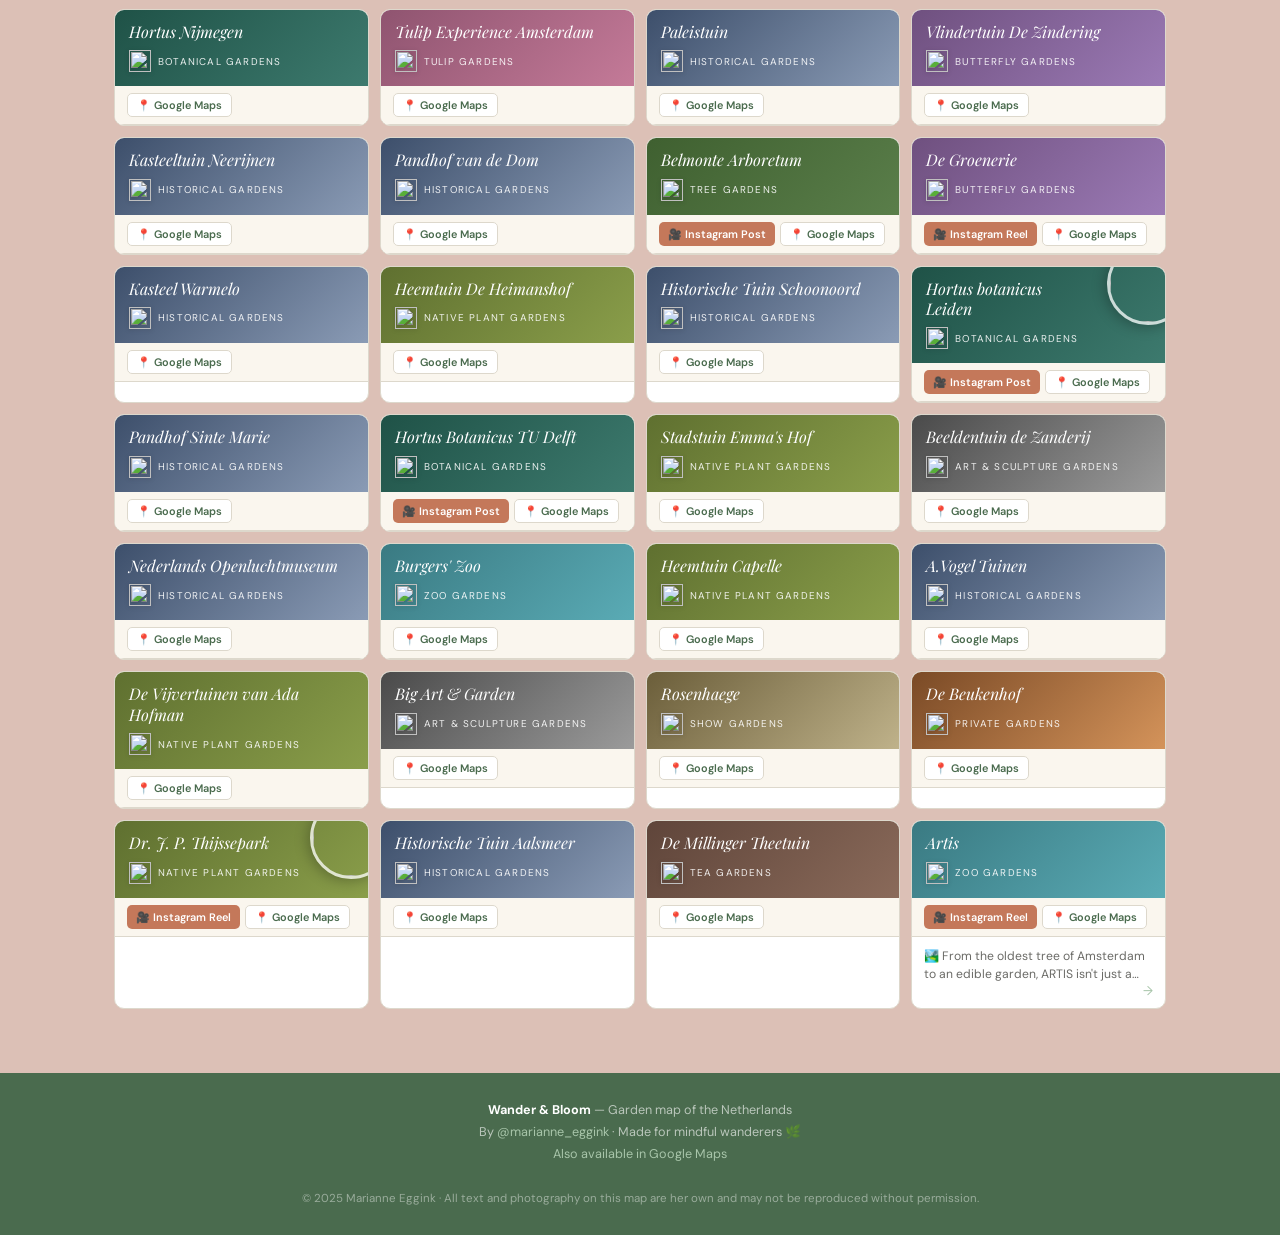
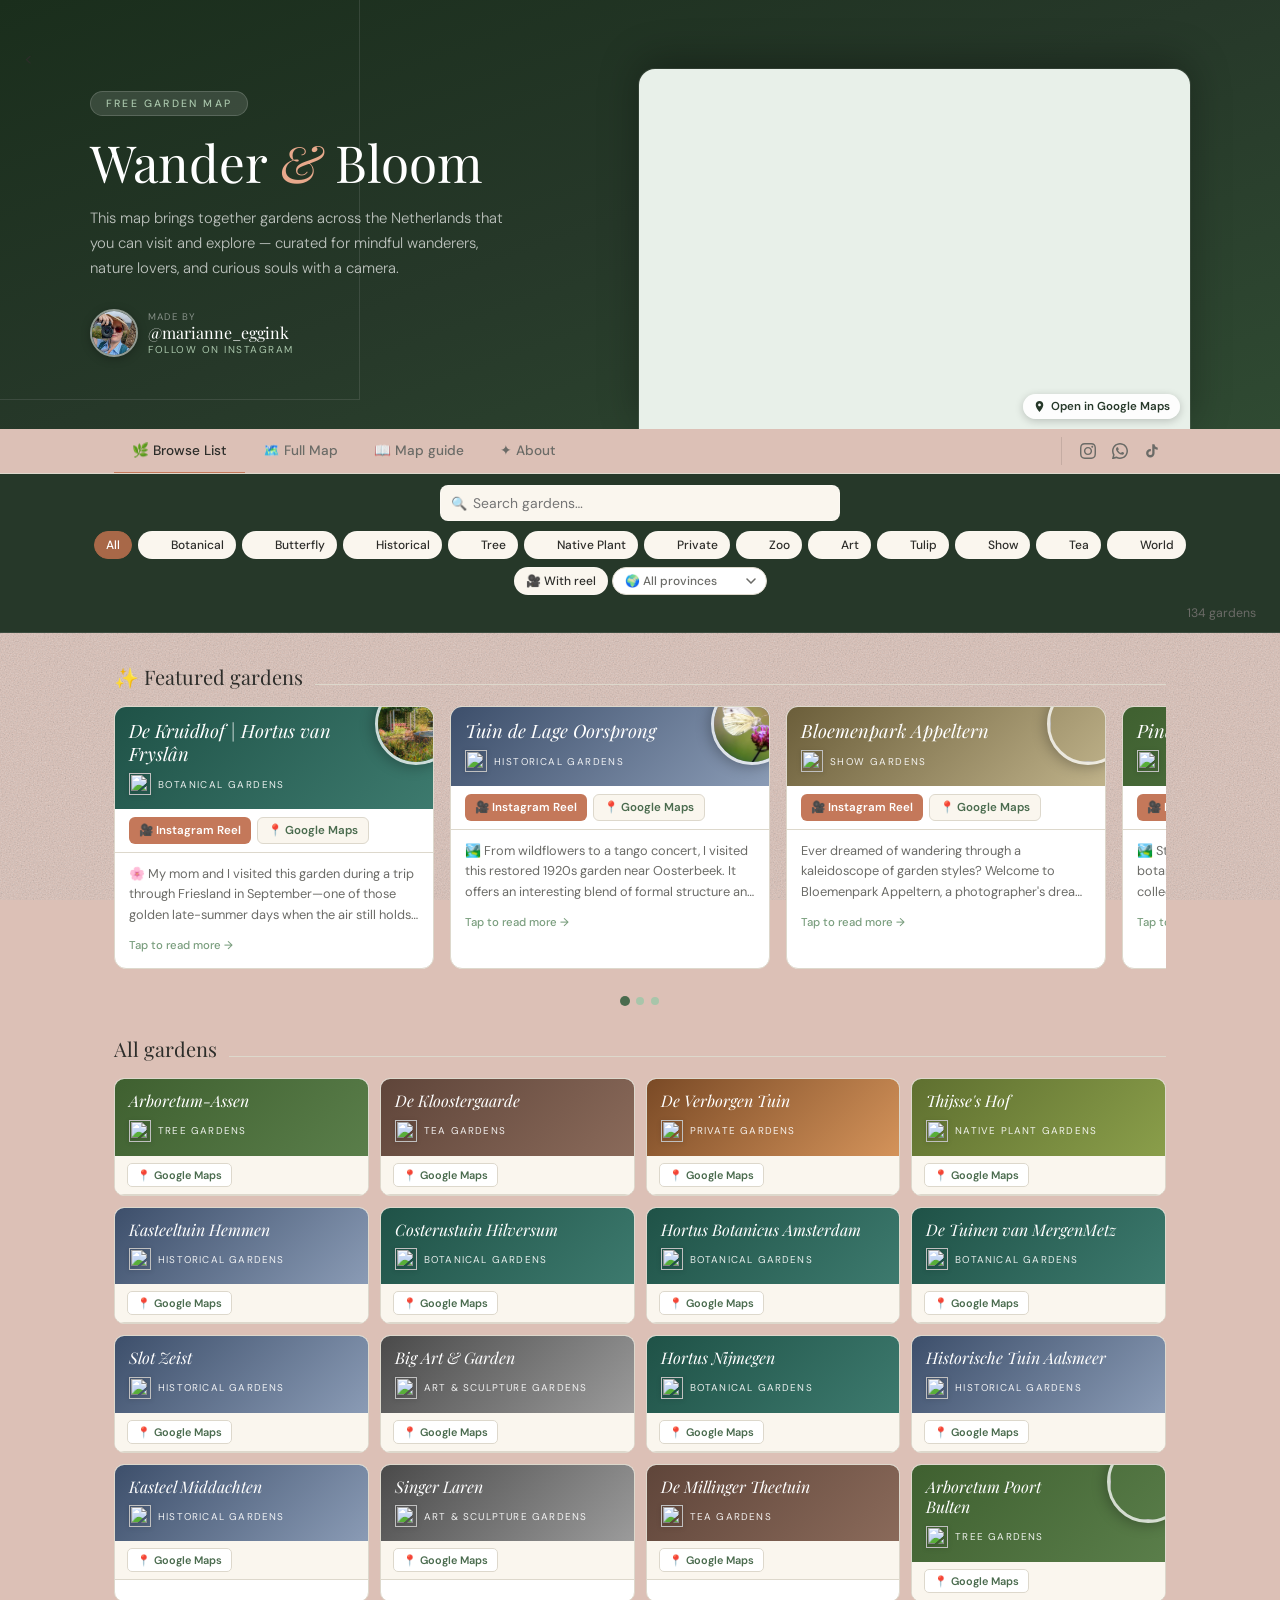
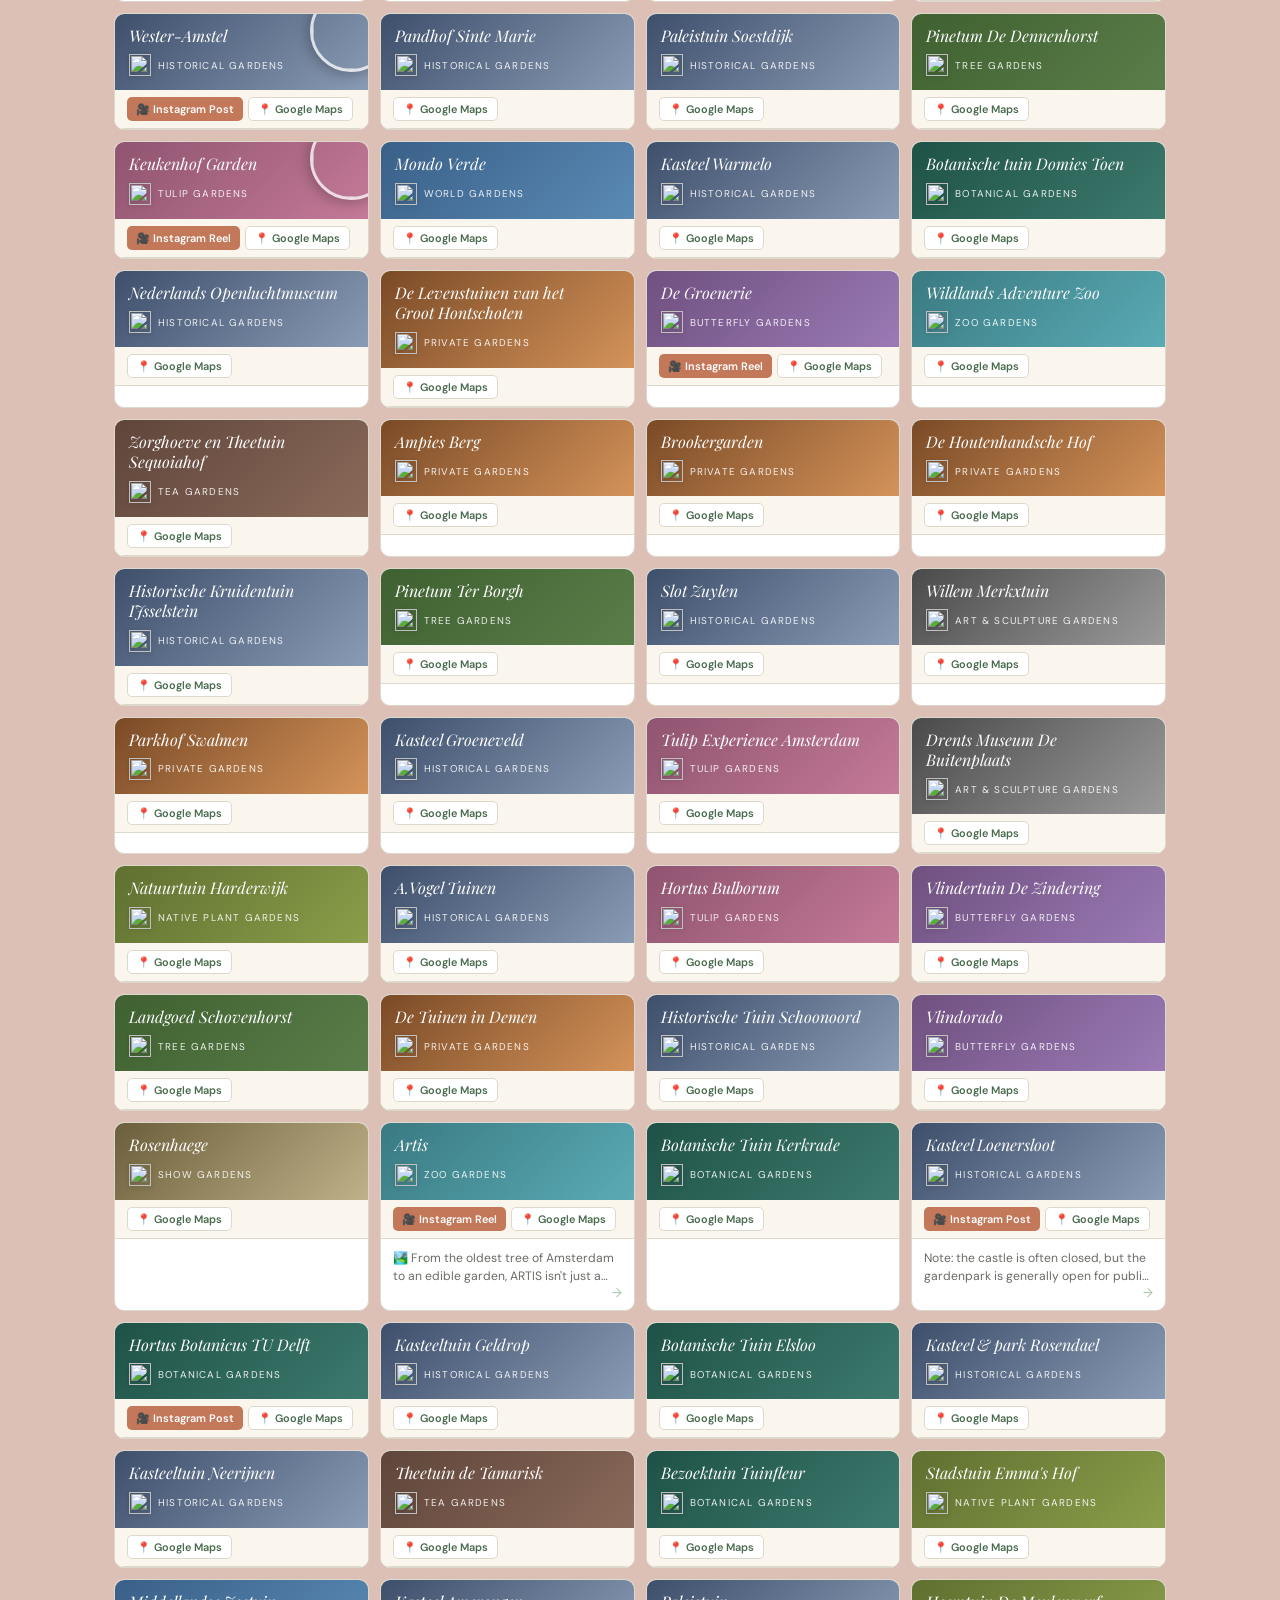
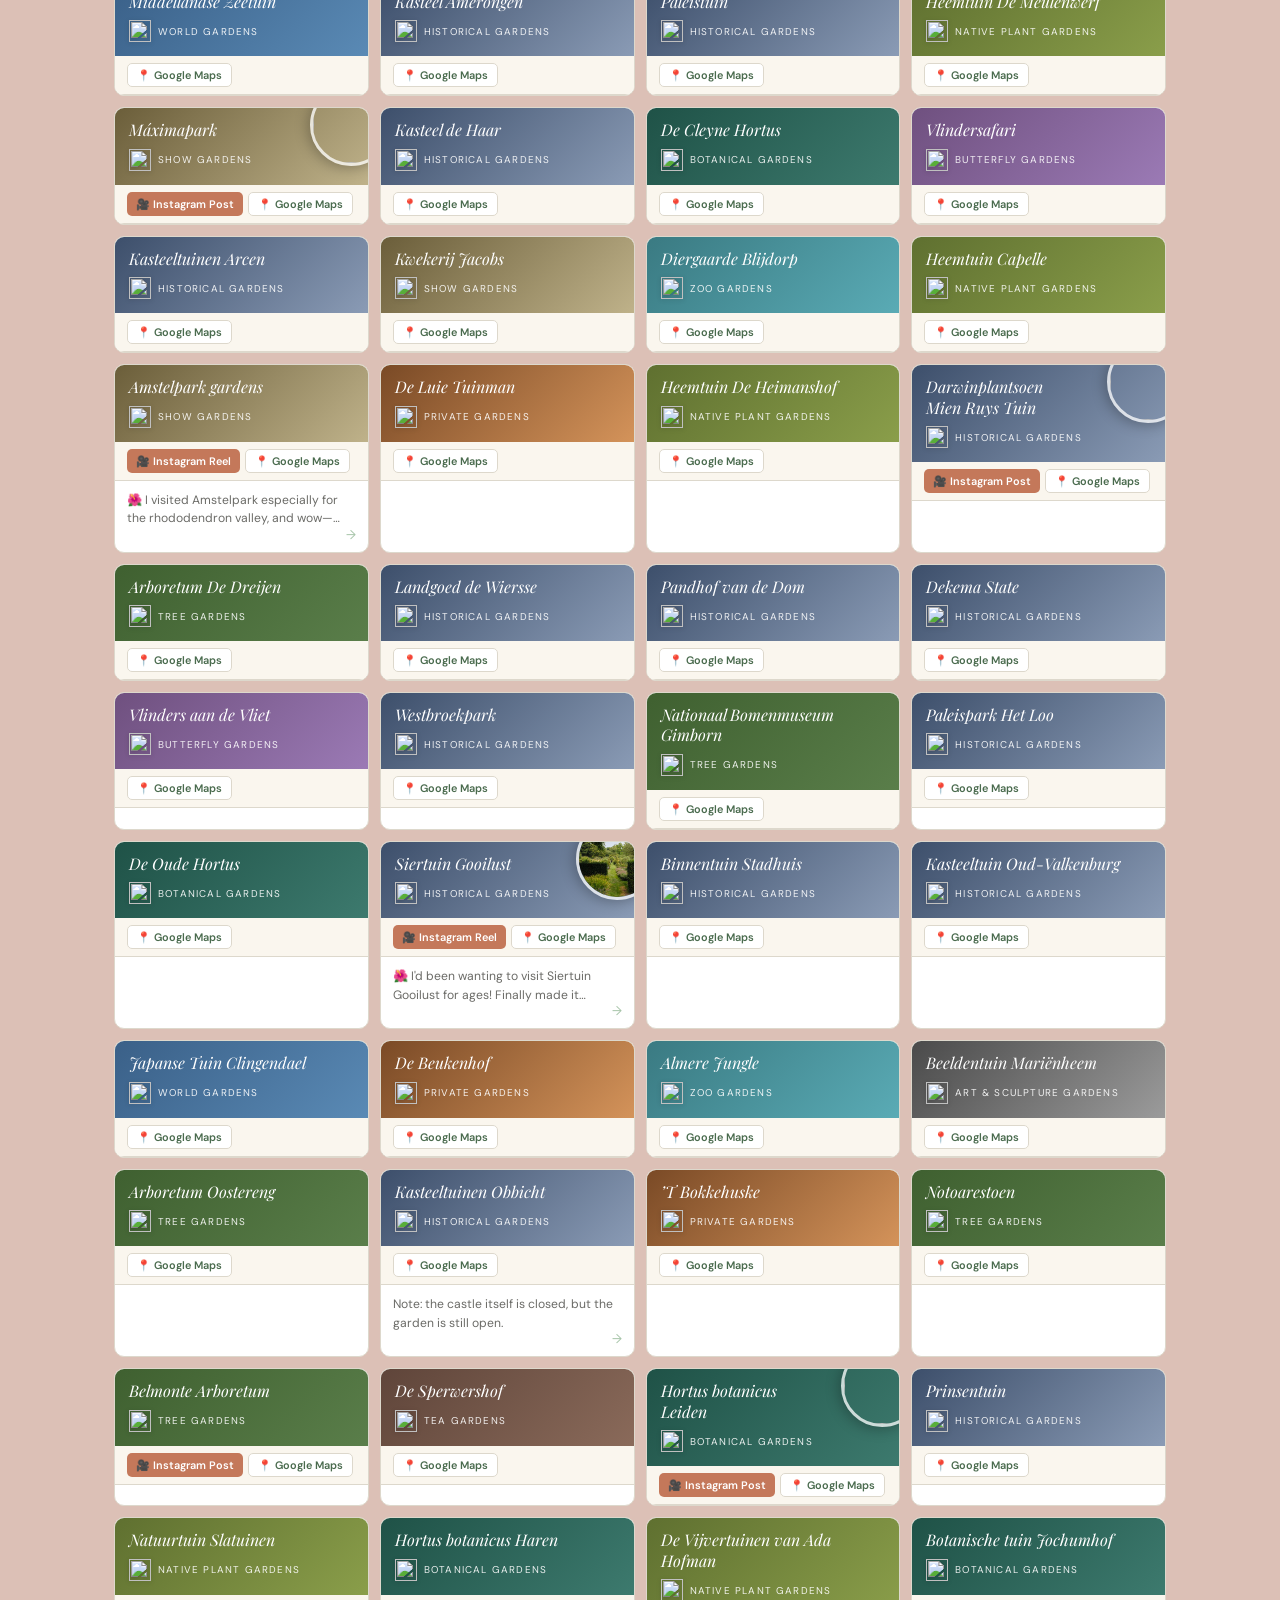
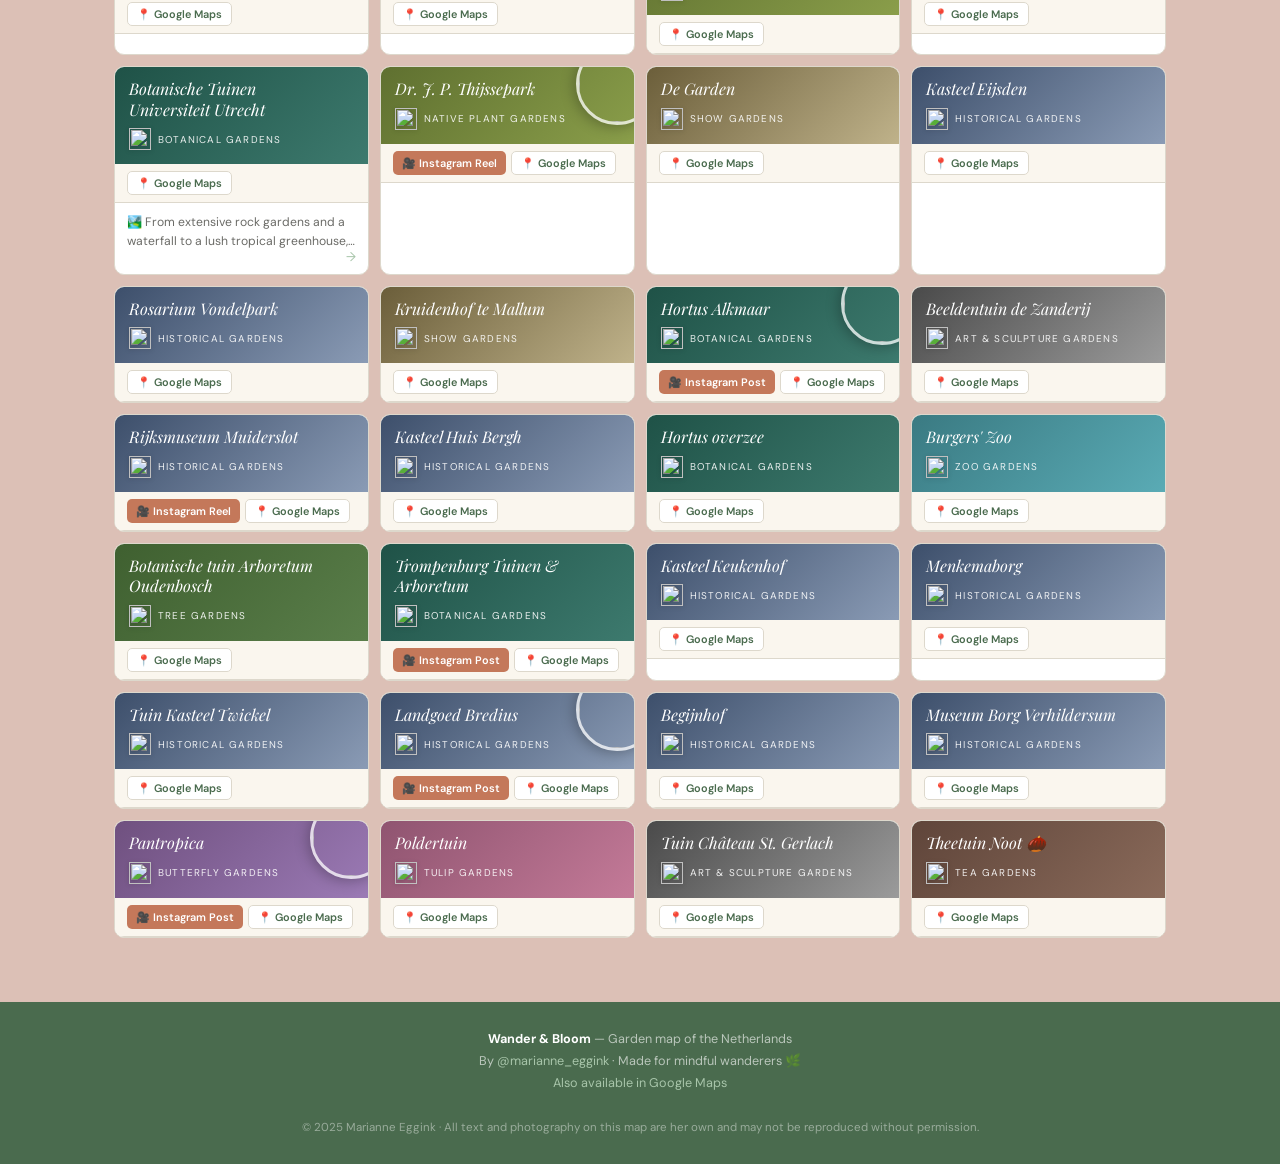
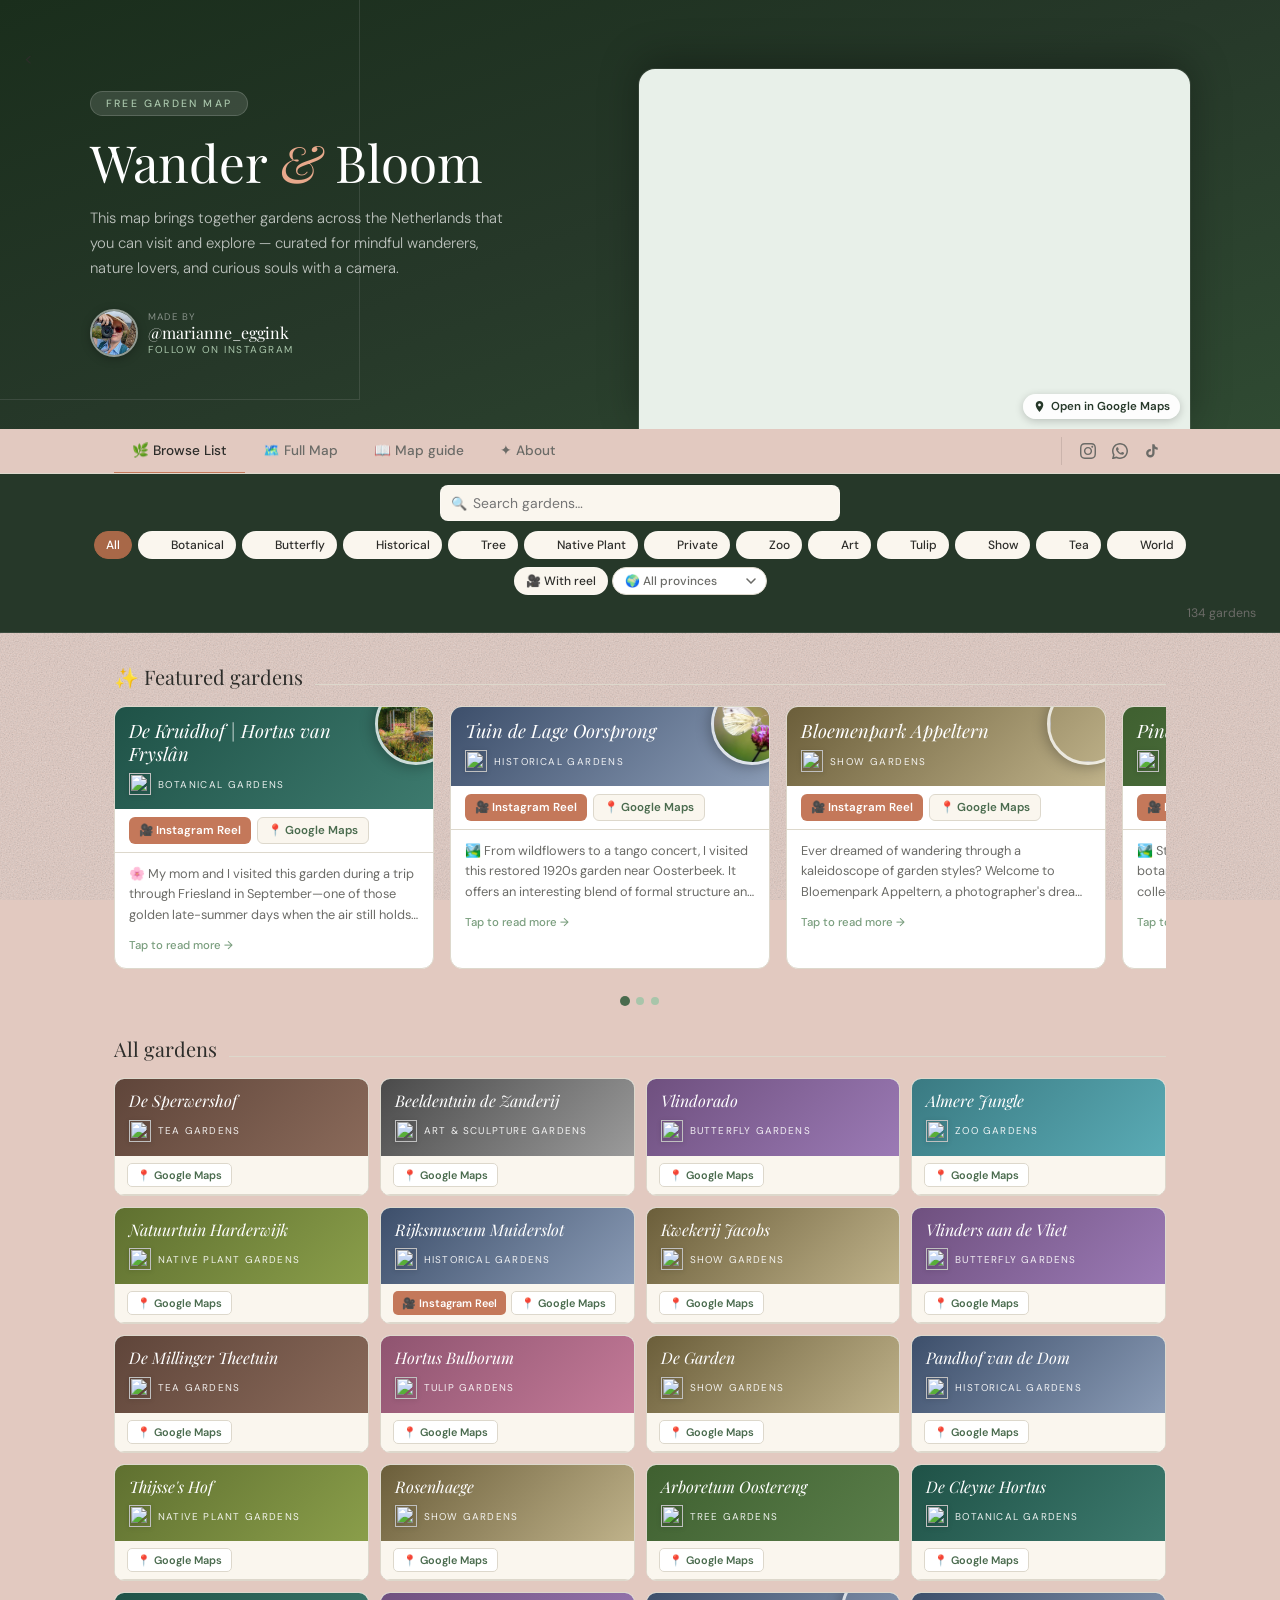
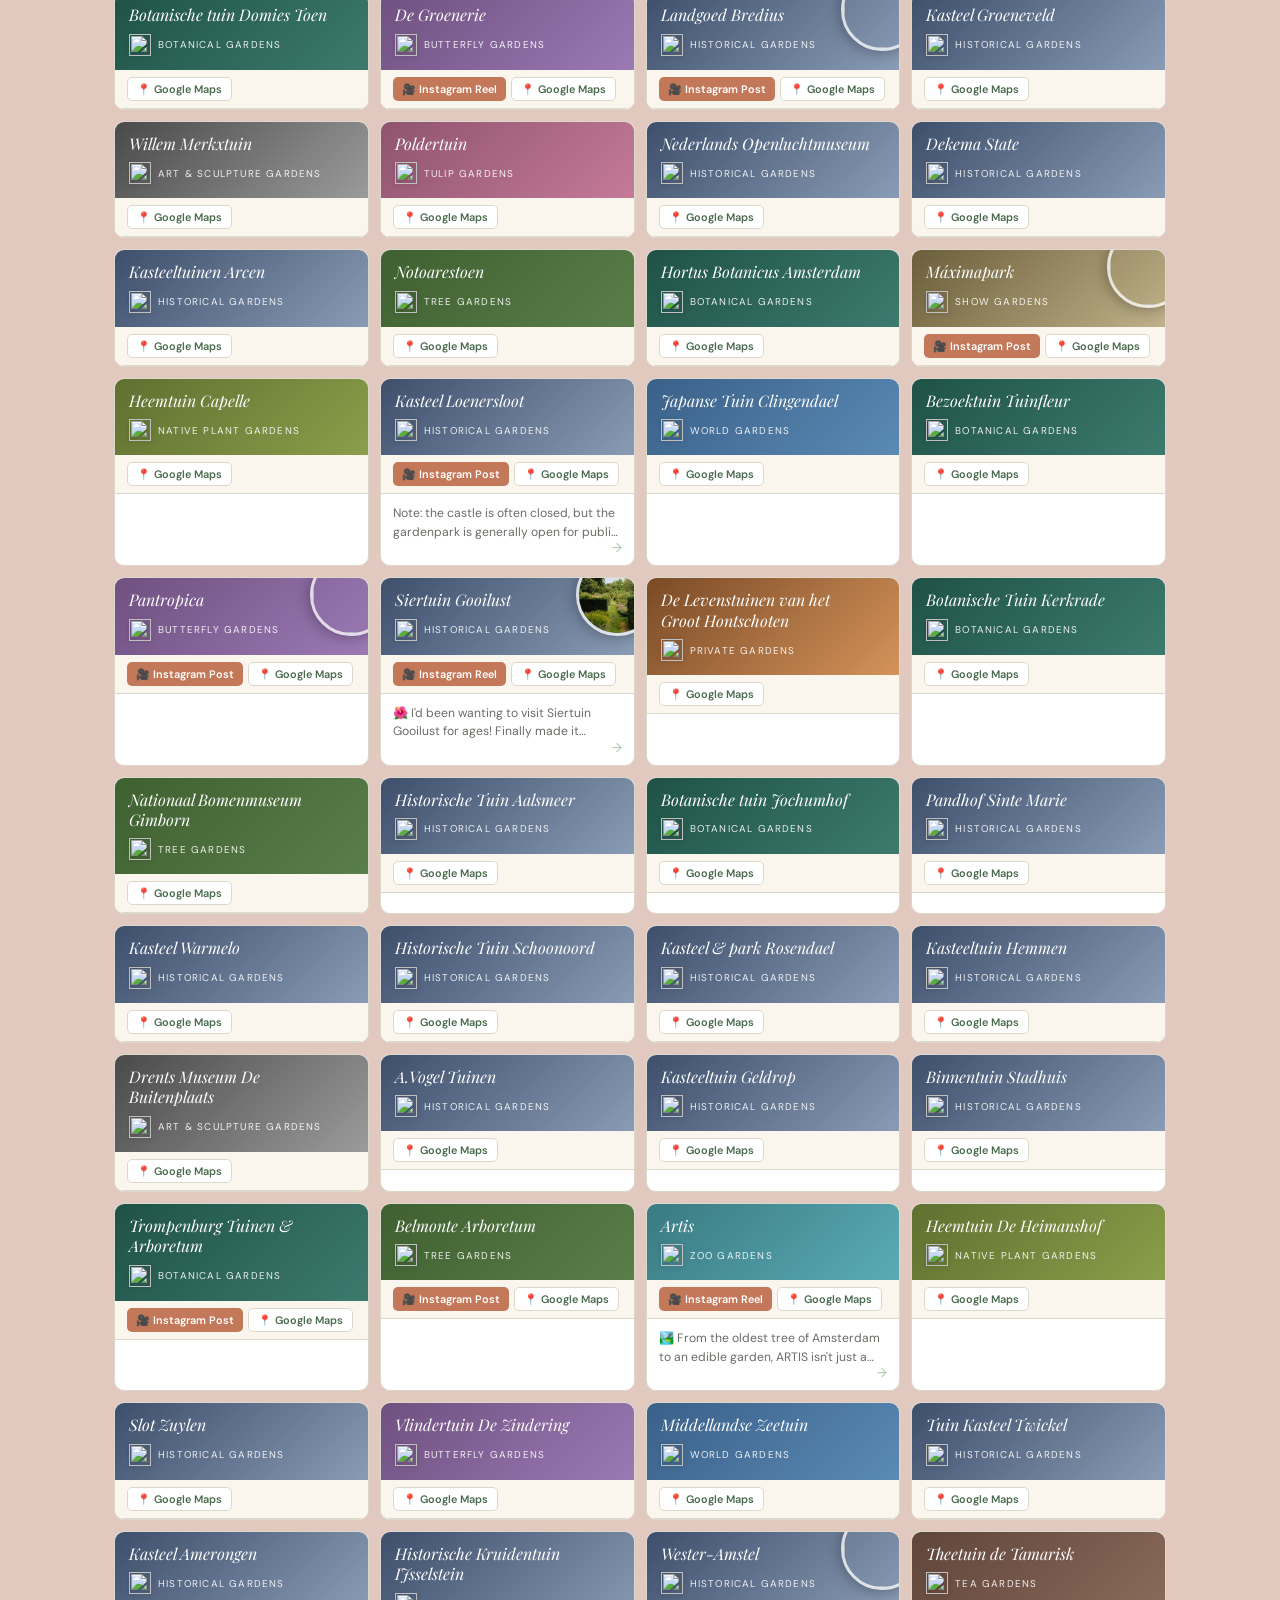
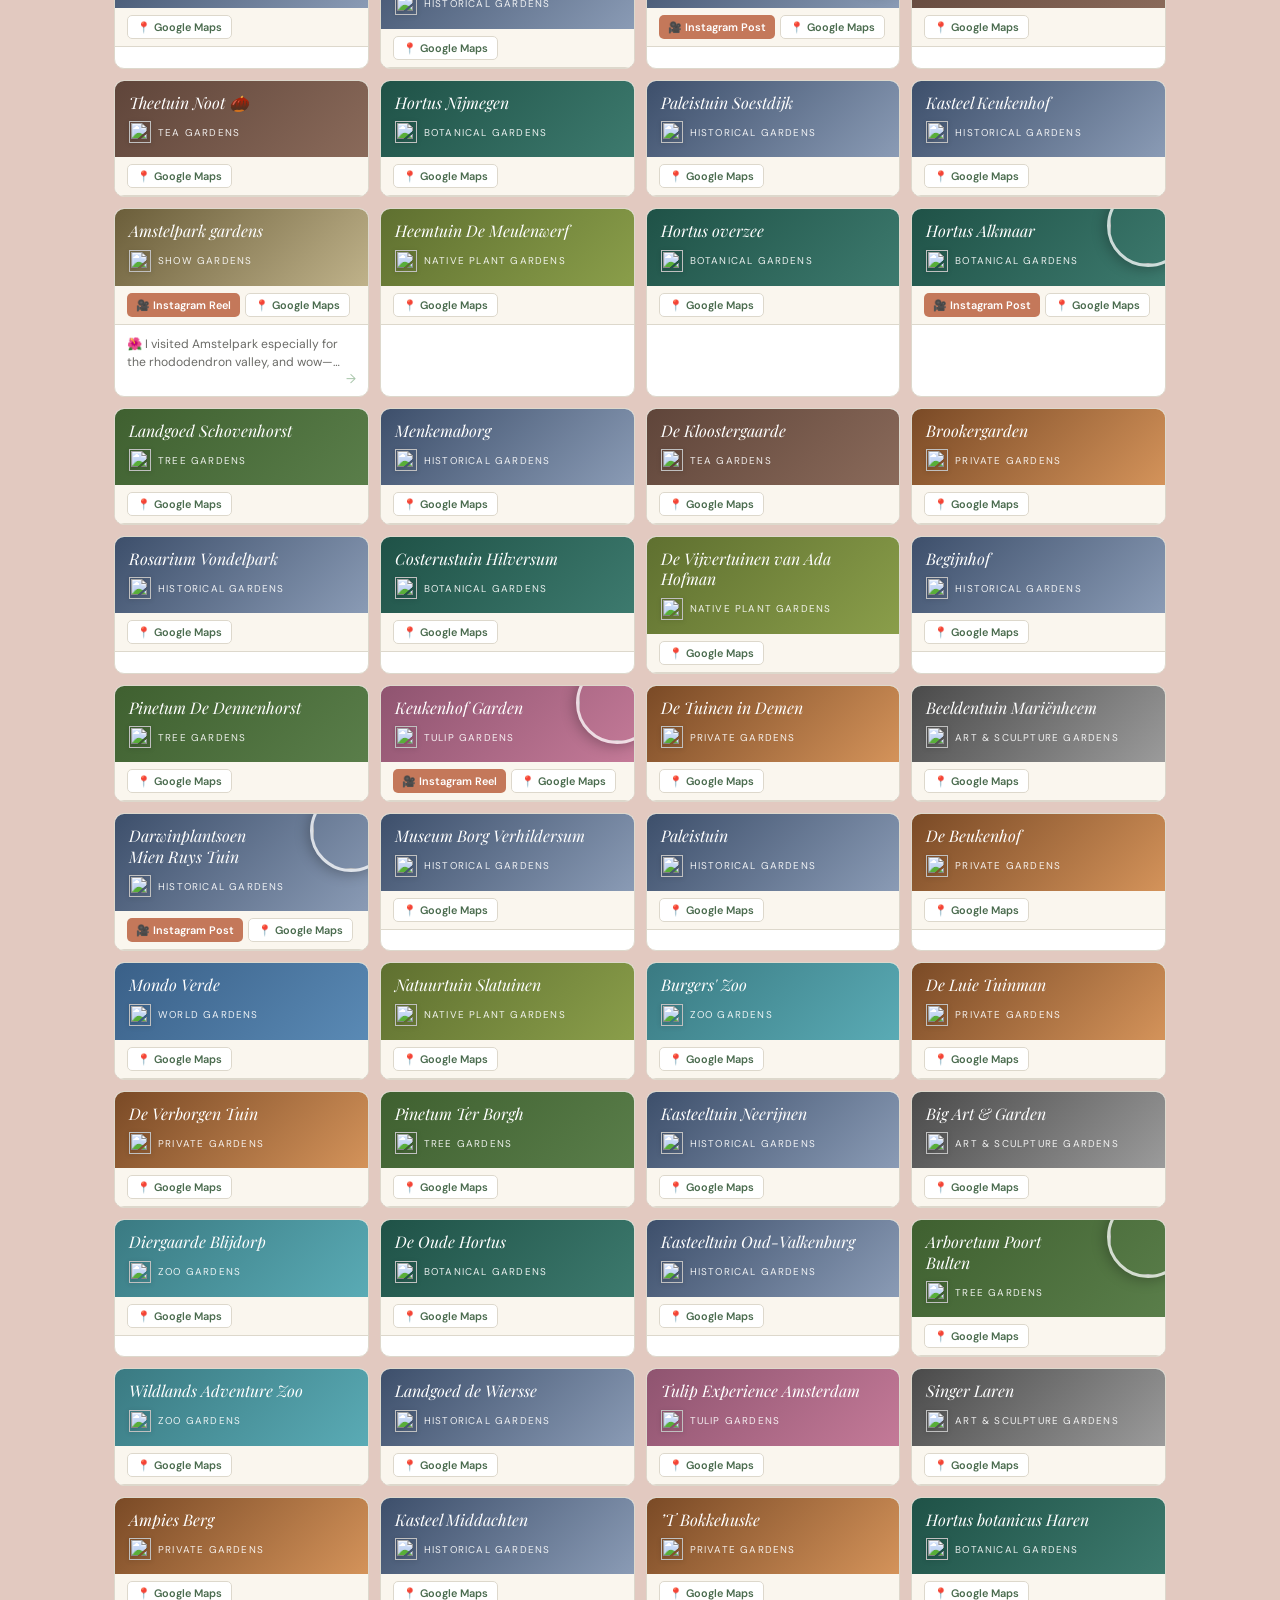
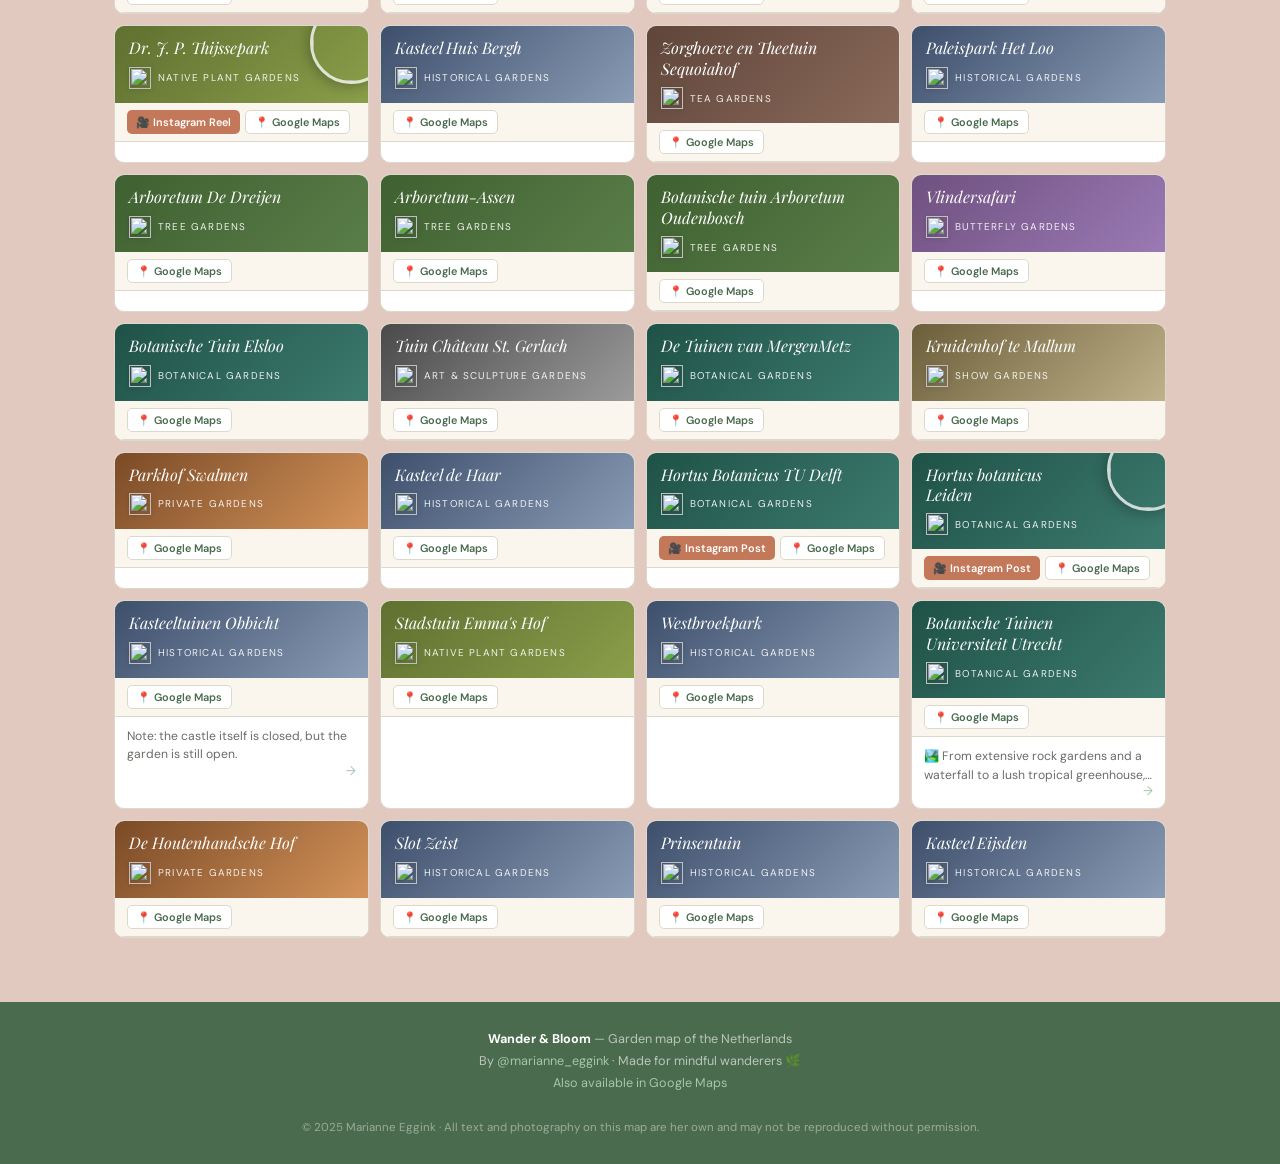
